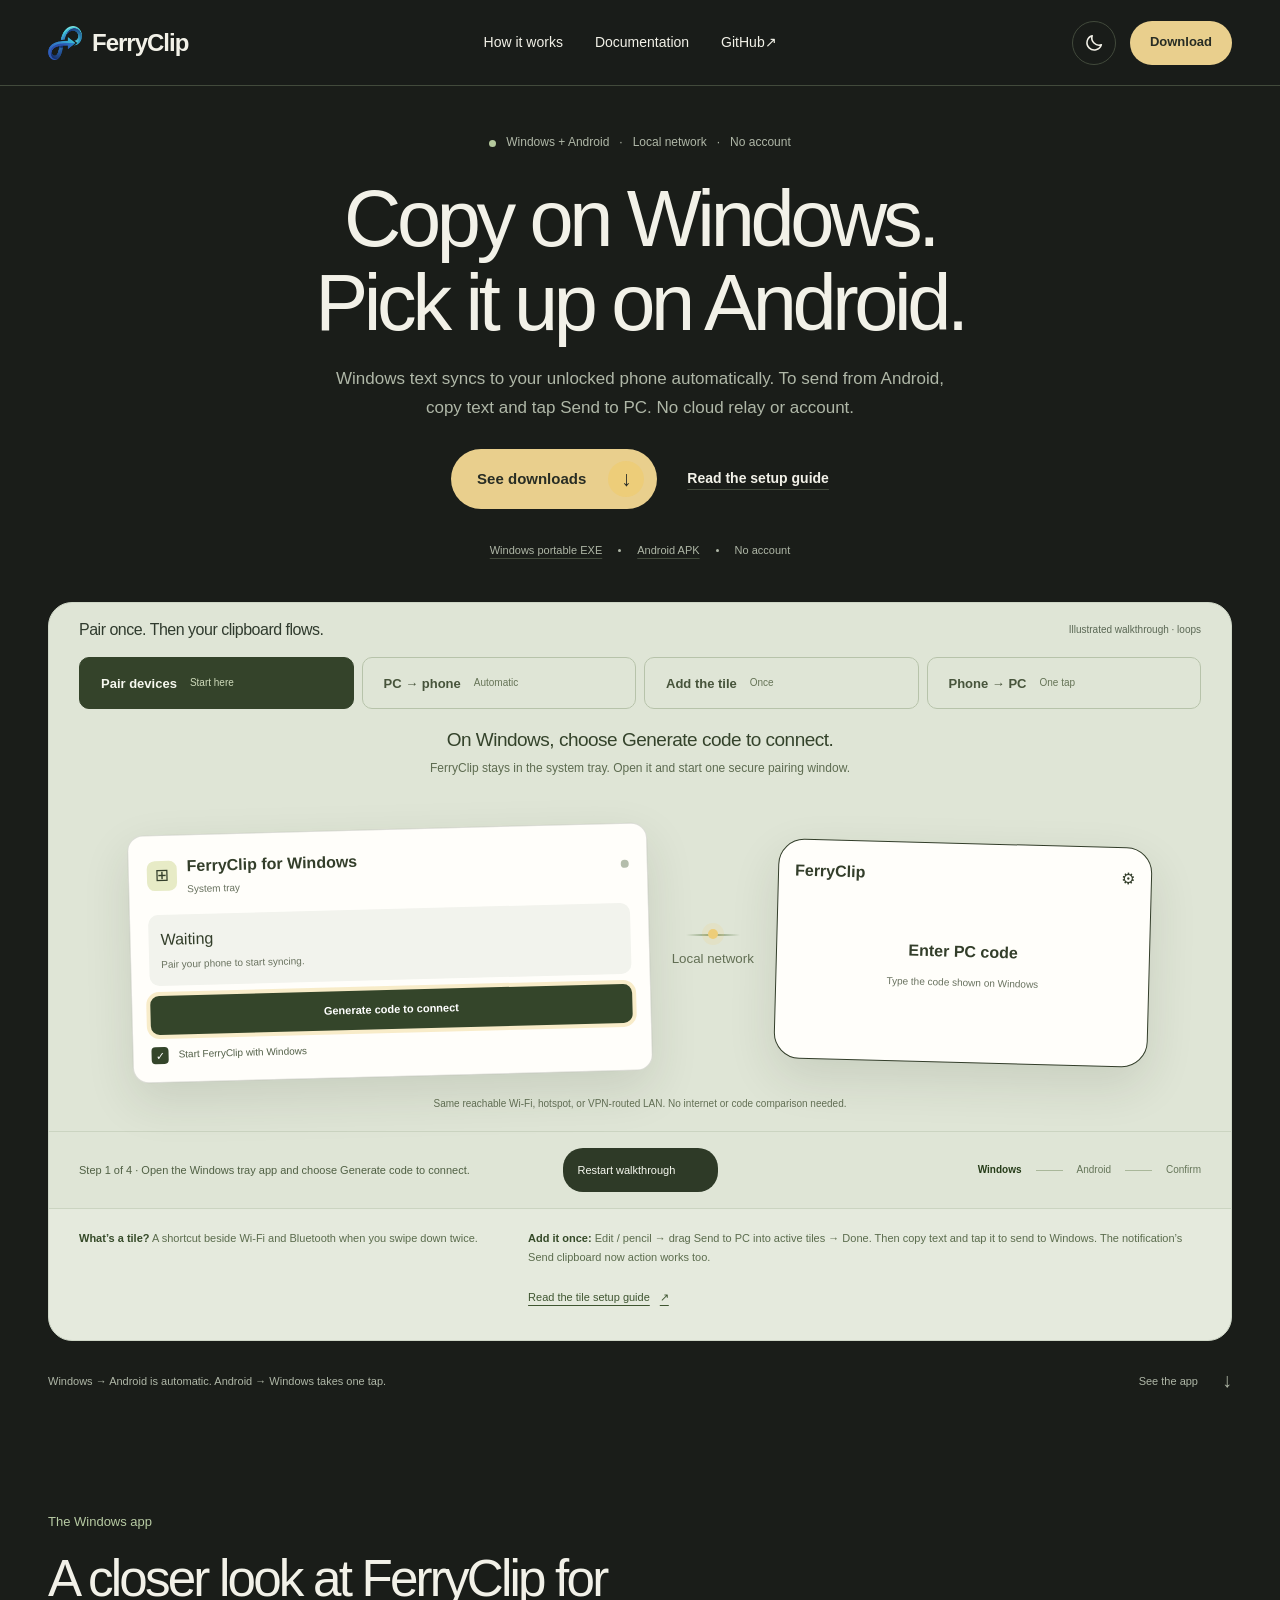
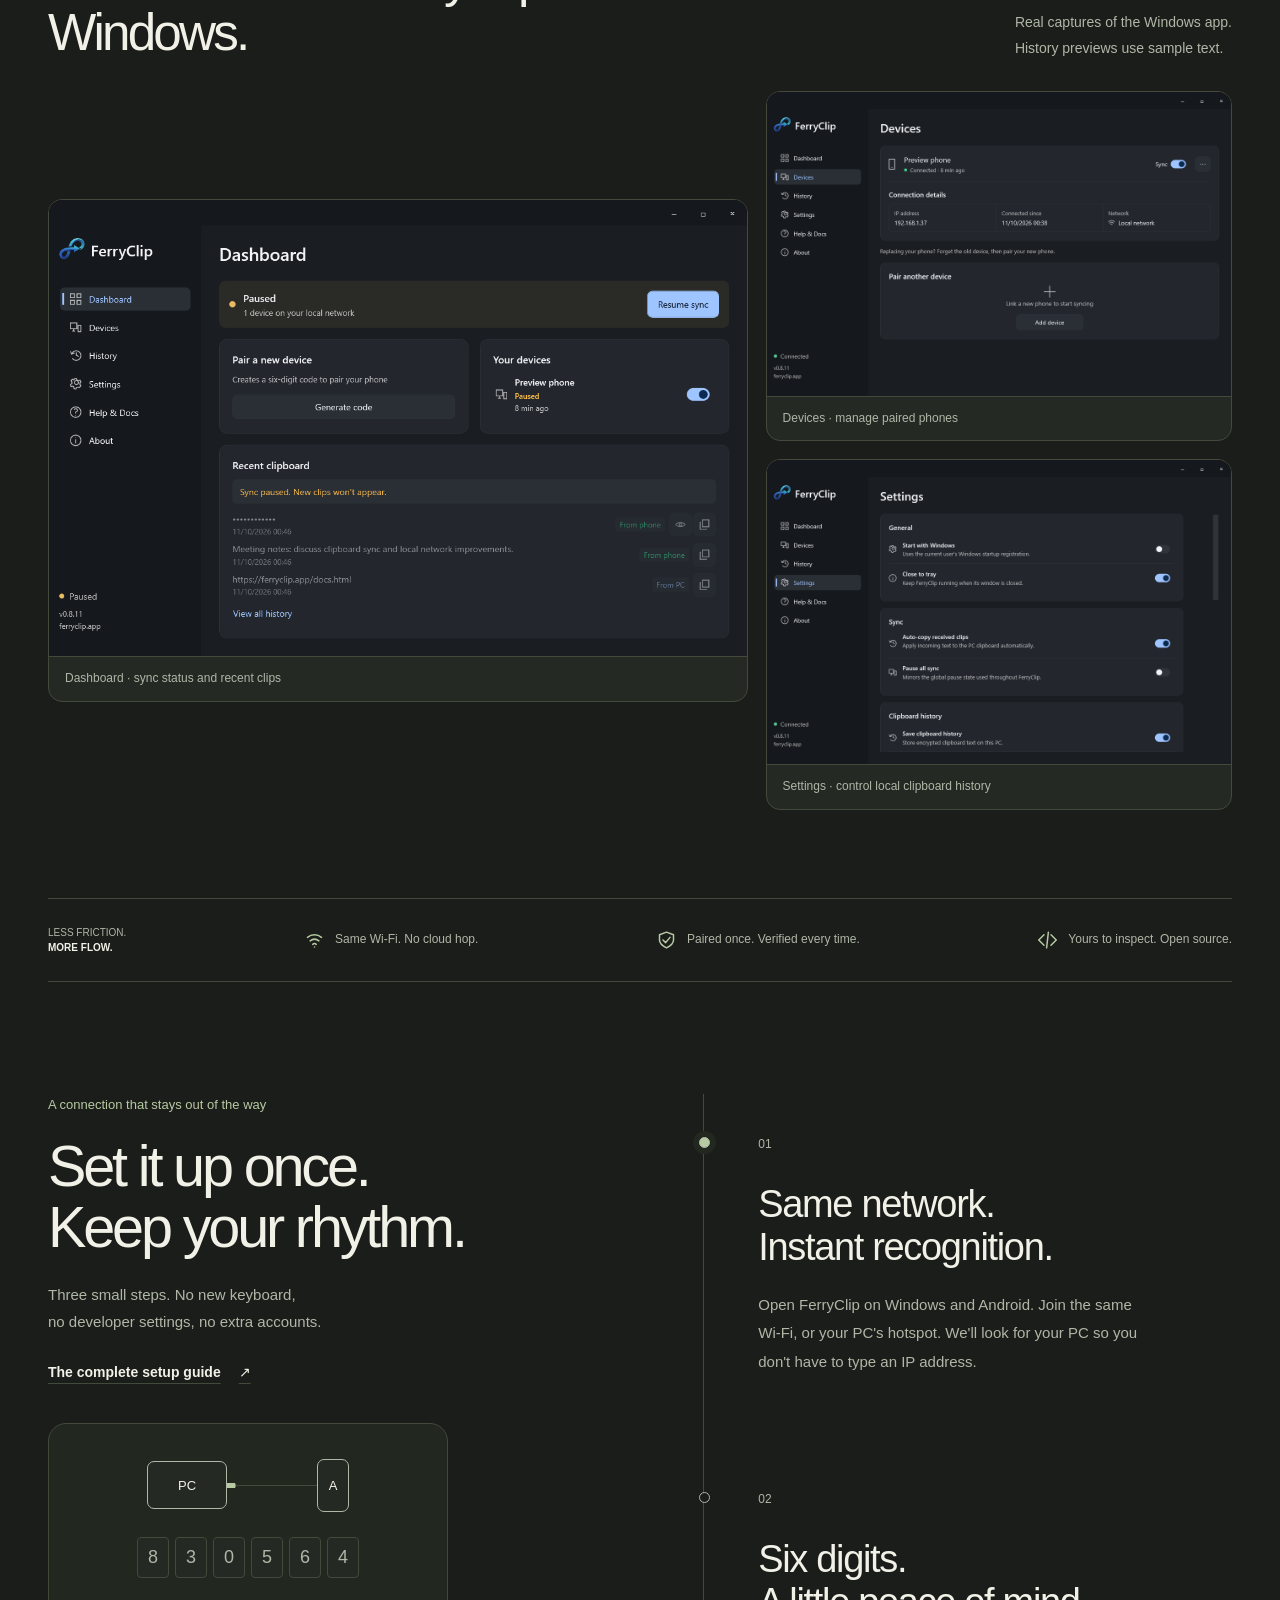
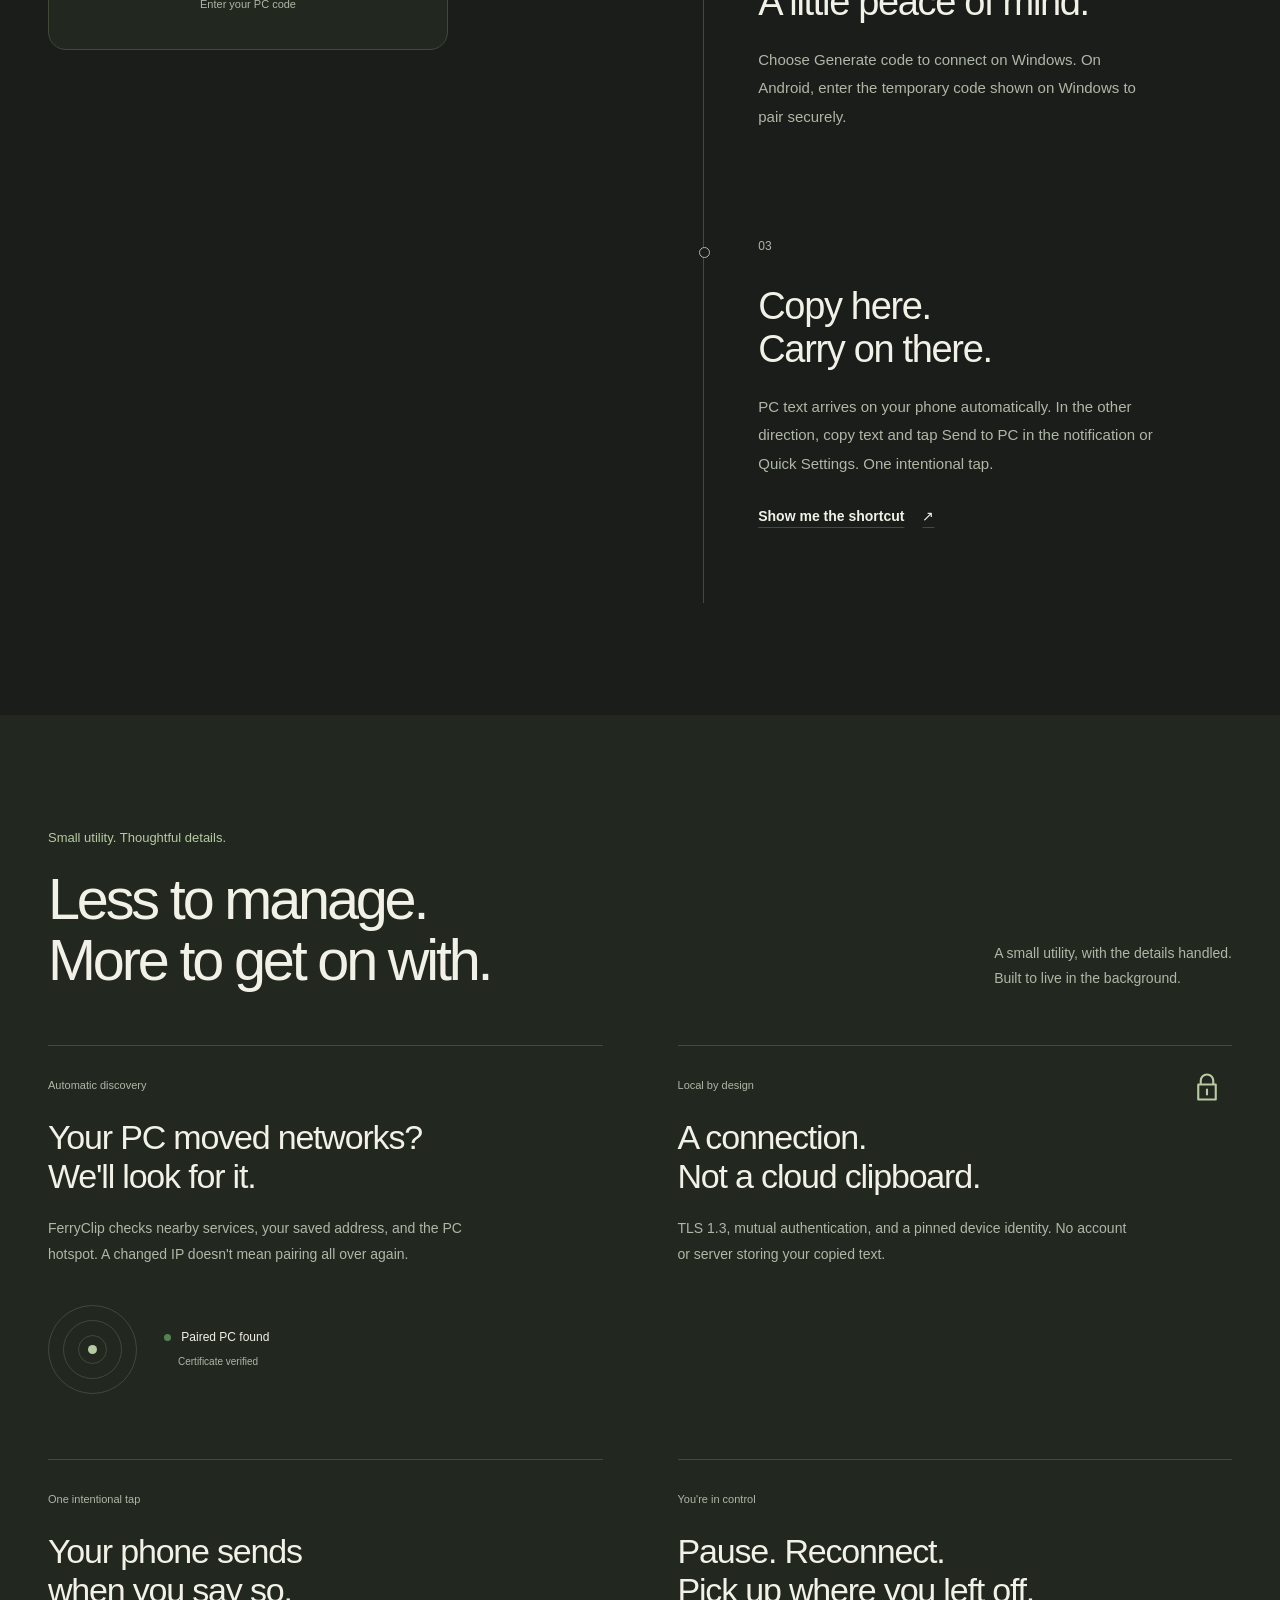
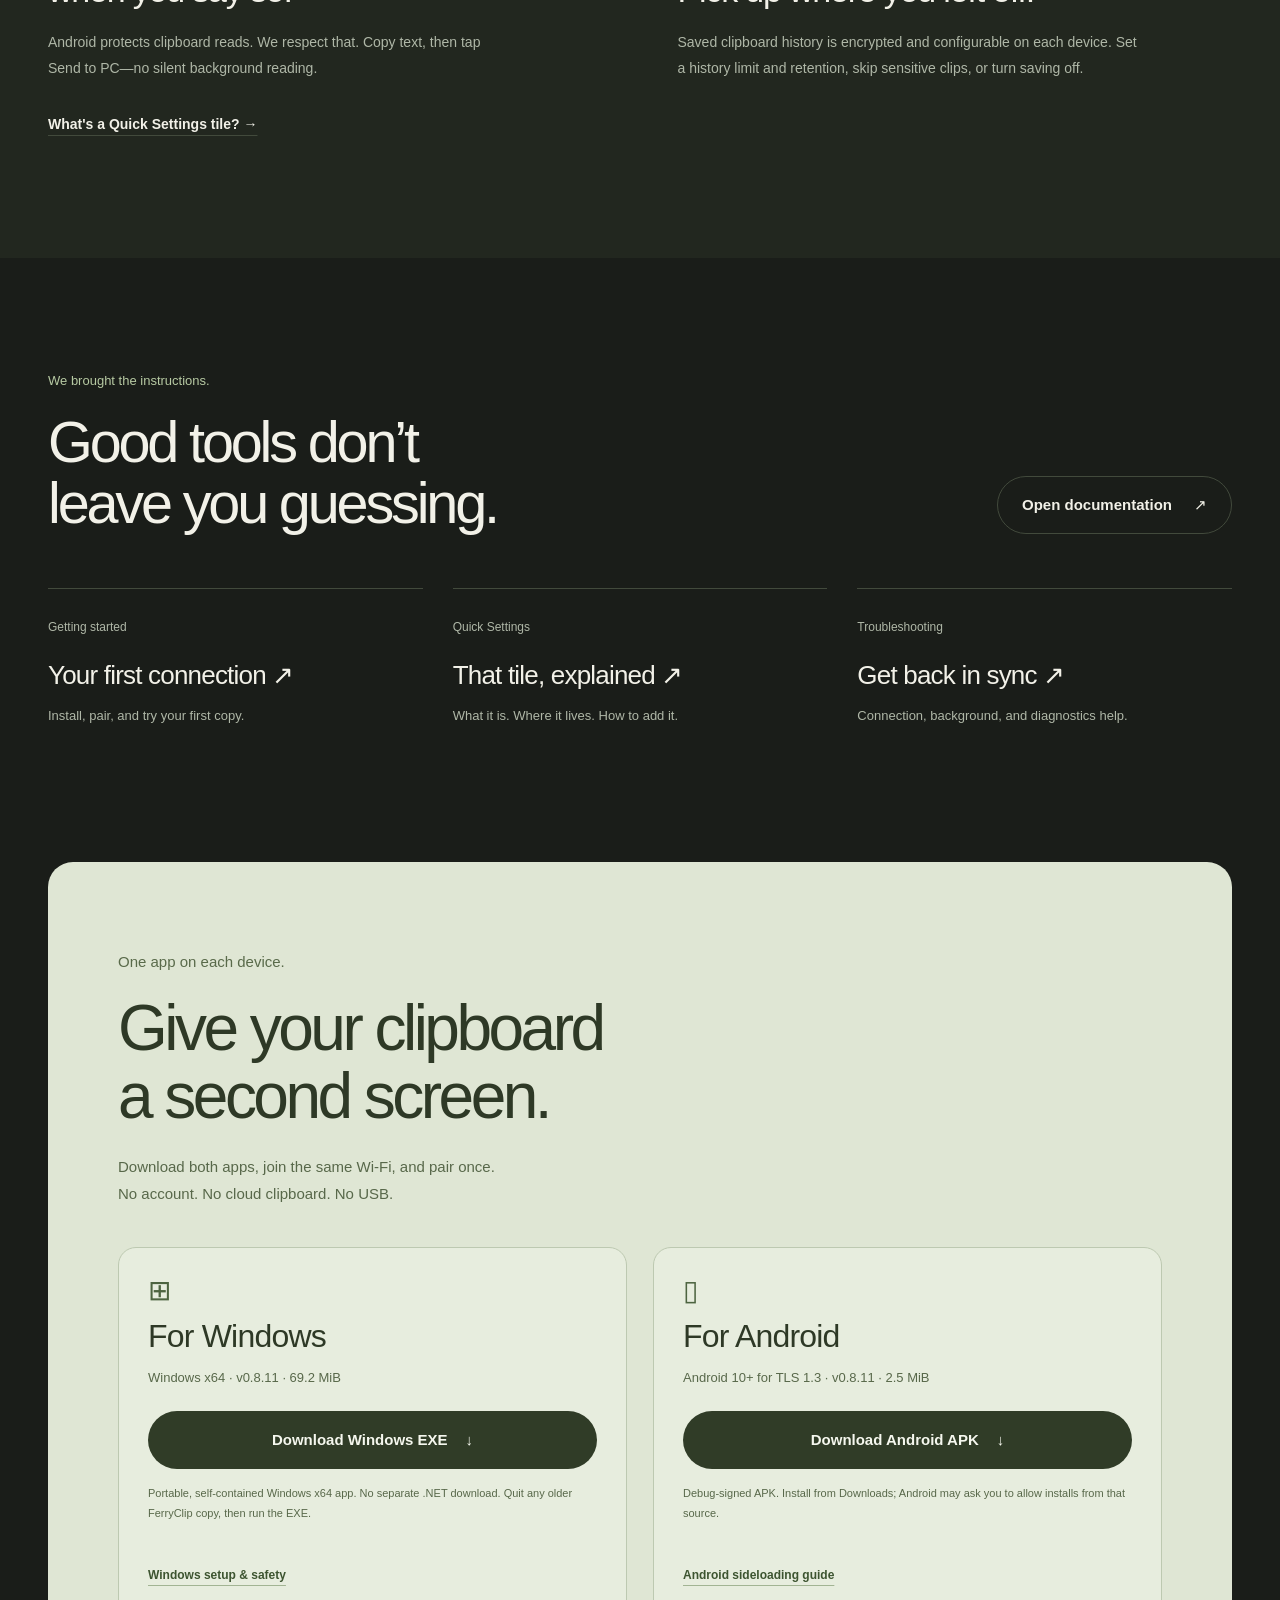
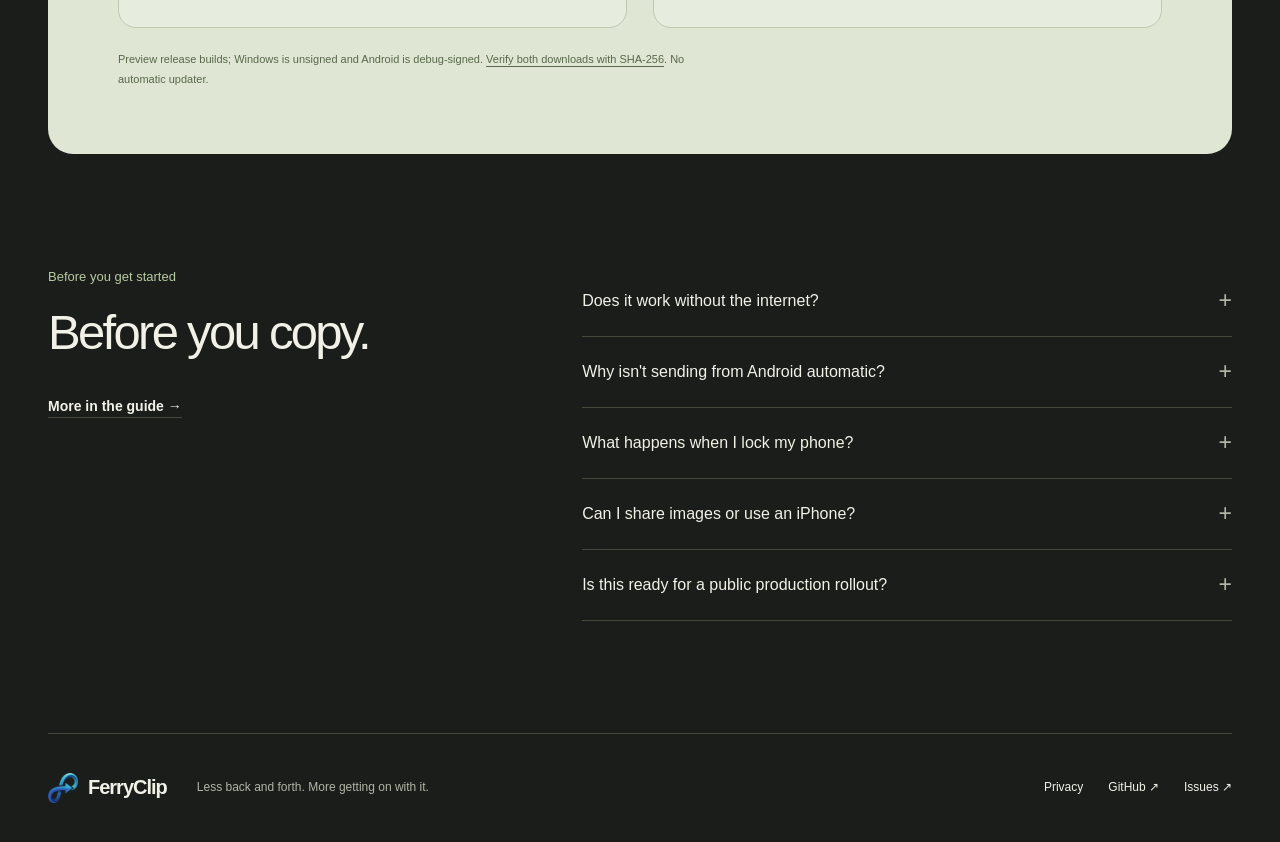
==== site/index.html @ 482cc308 "Phase 10 - Site Improvements #1: Refresh website experience Clarify FerryClip's Windows and Android " ====
<!doctype html>
<html lang="en">
<head>
<meta charset="utf-8"><meta name="viewport" content="width=device-width, initial-scale=1">
<meta name="description" content="FerryClip connects your Windows and Android clipboards over your local network. Transfer clipboard text between Windows and Android over your local network. Windows to Android is automatic; Android to Windows starts with a tap.">
<meta name="color-scheme" content="light dark"><title>FerryClip — Clipboard sync for Windows and Android</title>
<link rel="icon" href="FerryClip-logo.png" type="image/png"><link rel="stylesheet" href="style.css"><script src="app.js" defer></script>
</head>
<body>
<a class="skip" href="#main">Skip to content</a>
<header class="site-header"><div class="container nav">
<a class="brand" href="index.html" aria-label="FerryClip home"><img src="FerryClip-logo.png" width="34" height="34" alt="">FerryClip</a>
<nav aria-label="Main navigation"><a href="#how-it-works">How it works</a><a href="docs.html">Documentation</a><a href="https://github.com/Tanishktewetia/FerryClip" target="_blank" rel="noopener noreferrer">GitHub <span aria-hidden="true">↗</span></a></nav>
<div class="nav-actions"><button class="theme-toggle" aria-label="Switch to dark theme" title="Change theme"><svg viewBox="0 0 24 24" aria-hidden="true"><path d="M20 14A8 8 0 0 1 10 4a8 8 0 1 0 10 10Z"/></svg></button><a class="button small" href="#download">Download</a></div>
</div></header>
<main id="main">
<section class="hero container">
<div class="hero-copy"><p class="release"><span class="dot"></span> Windows + Android <span class="release-divider">·</span> Local network <span class="release-divider">·</span> No account</p>
<h1>Copy on Windows.<br>Pick it up on Android.</h1>
<p class="hero-description">Windows text syncs to your unlocked phone automatically. To send from Android, copy text and tap Send to PC. No cloud relay or account.</p>
<div class="hero-actions"><a class="button" href="#download">See downloads <span class="button-icon" aria-hidden="true">↓</span></a><a class="text-link" href="docs.html#pair">Read the setup guide</a></div>
<p class="hero-facts"><a href="#download">Windows portable EXE</a><span></span><a href="#download">Android APK</a><span></span>No account</p>
</div>
<div class="flow-demo" data-chapter="pair" aria-label="FerryClip product walkthrough: pair Android with Windows, automatic PC to phone, one-time tile setup, then tap to send phone to PC">
<div class="flow-top"><span class="flow-label">Pair once. Then your clipboard flows.</span><div class="motion-tools"><span class="demo-badge">Illustrated walkthrough · loops</span></div></div>
<div class="walkthrough-chapters" role="group" aria-label="Choose a walkthrough chapter" hidden><button type="button" data-chapter-select="pair" aria-pressed="true">Pair devices <small>Start here</small></button><button type="button" data-chapter-select="pc" aria-pressed="false">PC → phone <small>Automatic</small></button><button type="button" data-chapter-select="tile" aria-pressed="false">Add the tile <small>Once</small></button><button type="button" data-chapter-select="phone" aria-pressed="false">Phone → PC <small>One tap</small></button></div>
<div class="scene-instruction"><strong class="instruction-title">On Windows, choose Generate code to connect.</strong><span class="instruction-detail">Then enter that temporary code in FerryClip on Android.</span></div>
<div class="flow-canvas"><div class="pairing-scene" aria-hidden="true"><div class="pair-card pair-windows"><div class="pair-card-top"><span class="pair-os">⊞</span><span><b>FerryClip for Windows</b><small>System tray</small></span><i class="pair-status-dot"></i></div><div class="pair-status"><span>Waiting</span><small>Pair your phone to start syncing.</small></div><div class="pair-action">Generate code to connect</div><div class="pair-code"><small>YOUR CODE</small><b>830 564</b></div><div class="startup-setting"><span class="fake-check">✓</span><span>Start FerryClip with Windows</span></div></div><div class="pair-bridge"><span class="pair-pulse"></span><small>Local network</small></div><div class="pair-card pair-android"><div class="pair-phone-top"><span>FerryClip</span><span>⚙</span></div><div class="android-state android-find"><b>Enter PC code</b><small>Type the code shown on Windows</small></div><div class="android-state android-found"><span class="pair-status-dot"></span><span><b>TANISHK-PC</b><small>PC found by code</small></span></div><div class="android-state android-code"><small>ENTER WINDOWS CODE</small><b>830 564</b><span>Pair securely</span></div><div class="android-state android-connected"><span class="pair-status-dot"></span><b>Connected to TANISHK-PC</b></div></div><div class="pair-caption">Same reachable Wi-Fi, hotspot, or VPN-routed LAN. No internet or code comparison needed.</div></div>
<svg class="flow-track" viewBox="0 0 1000 320" preserveAspectRatio="none" aria-hidden="true"><path class="track-base" d="M160 170 C310 170 335 85 500 85 S680 170 840 170"/><path class="track-signal" d="M160 170 C310 170 335 85 500 85 S680 170 840 170" pathLength="1"/></svg>
<div class="flow-device source-device"><div class="source-chrome"><span class="mini-brand"><img src="FerryClip-logo.png" width="20" height="20" alt="">Windows clipboard</span><span aria-hidden="true">− &nbsp; □</span></div><div class="source-note"><span class="note-caption">On your Windows PC</span><p><span class="selected-text">Keep that thought.</span></p><span class="note-line"></span><span class="note-line short"></span><div class="copy-row"><span class="keycap">Ctrl</span><span class="keycap pc-key">C</span><span class="sample-type">Plain text</span></div><div class="pc-arrival"><span aria-hidden="true">✓</span> From your phone. Ready to paste.</div></div></div>
<div class="in-transit" aria-hidden="true"><span class="paper-clip"></span><span class="paper-lines"></span><span class="paper-lines"></span><b>Direct. Encrypted.</b></div>
<div class="route-note"><svg viewBox="0 0 24 24" aria-hidden="true"><path d="M7 10V7a5 5 0 0 1 10 0v3M5 10h14v11H5zM12 14v3"/></svg><span>Your Wi-Fi.<br> Only your devices.</span></div>
<div class="flow-device destination-device"><div class="phone-speaker"></div><div class="destination-header"><span>9:41</span><span aria-hidden="true">▰</span></div><div class="destination-title"><img src="FerryClip-logo.png" width="20" height="20" alt="">FerryClip<span class="dot"></span></div><p class="destination-greeting">Right where<br>you need it.</p><div class="received-note"><span class="received-label">Ready to paste</span><p class="phone-sample">Keep that thought.</p><span class="arrival-tick" aria-hidden="true">✓</span></div><div class="phone-copy-menu" aria-hidden="true">Copy <span>✓</span></div><div class="phone-swipe" aria-hidden="true"><span>↓</span><small>Swipe down twice</small></div><div class="phone-footnote">From Windows<br><span>Encrypted on your network</span></div><div class="phone-homebar"></div></div>
<div class="tile-zoom" aria-hidden="true"><div class="qs-pull"></div><div class="qs-header"><span>Quick Settings</span><span class="qs-edit">Edit <svg viewBox="0 0 24 24"><path d="m4 15 11-11 5 5-11 11H4v-5ZM13 6l5 5"/></svg></span></div><p class="qs-hint">Your shortcuts beside Wi-Fi and Bluetooth</p><div class="qs-grid"><div class="qs-item"><span aria-hidden="true">◉</span>Wi-Fi</div><div class="qs-item"><span aria-hidden="true">ᛒ</span>Bluetooth</div><div class="qs-item"><span aria-hidden="true">☼</span>Flashlight</div><div class="qs-item qs-slot"><span class="qs-empty">Drop here</span><span class="active-send"><svg viewBox="0 0 24 24"><path d="M3 4h18v12H3zM8 21h8m-4-5v5m-4-10 4-4 4 4m-4-4v7"/></svg><b>Send to PC</b></span><span class="tap-ripple"></span></div></div><div class="qs-footer"><span class="qs-available-label">Available tiles</span><span class="qs-done">Done ✓</span></div><div class="available-send"><svg viewBox="0 0 24 24"><path d="M3 4h18v12H3zM8 21h8m-4-5v5m-4-10 4-4 4 4m-4-4v7"/></svg>Send to PC</div><span class="tile-pointer"></span></div>
</div>
<div class="flow-bottom"><span class="demo-message">PC → phone: automatic. Phone → PC: copy, then tap Send to PC.</span><button class="demo-play" type="button" hidden>Restart walkthrough <span aria-hidden="true">↗</span></button><div class="demo-timeline" aria-hidden="true"><span class="timeline-active">Copy</span><i></i><span>Transfer</span><i></i><span>Paste</span></div></div>
<div class="tile-explainer"><p><strong>What’s a tile?</strong> A shortcut beside Wi-Fi and Bluetooth when you swipe down twice.</p><p><strong>Add it once:</strong> Edit / pencil → drag Send to PC into active tiles → Done. Then copy text and tap it to send to Windows. The notification’s Send clipboard now action works too.</p><a href="docs.html#send">Read the tile setup guide <span aria-hidden="true">↗</span></a></div>
</div>
<div class="hero-scroll"><span>Windows → Android is automatic. Android → Windows takes one tap.</span><a href="#screenshots" aria-label="See FerryClip for Windows">See the app <span aria-hidden="true">↓</span></a></div>
</section>
<section class="app-gallery container" id="screenshots" aria-labelledby="screenshots-title"><div class="section-heading"><div><p class="section-kicker">The Windows app</p><h2 id="screenshots-title">A closer look at FerryClip for Windows.</h2></div><p>Real captures of the Windows app.<br>History previews use sample text.</p></div><div class="app-gallery-grid"><figure class="app-shot app-shot-main"><img src="images/app/windows-dashboard.png" width="1100" height="720" alt="FerryClip for Windows dashboard showing sync status and recent clipboard items"><figcaption>Dashboard · sync status and recent clips</figcaption></figure><figure class="app-shot"><img src="images/app/windows-devices.png" width="1100" height="720" alt="FerryClip for Windows Devices page showing a paired phone and local network connection details"><figcaption>Devices · manage paired phones</figcaption></figure><figure class="app-shot"><img src="images/app/windows-settings.png" width="1100" height="720" alt="FerryClip for Windows Settings page with clipboard-history controls"><figcaption>Settings · control local clipboard history</figcaption></figure></div></section><section class="principles container" aria-label="Product principles"><span>LESS FRICTION.<br><strong>MORE FLOW.</strong></span><div><svg viewBox="0 0 24 24" aria-hidden="true"><path d="M4 9a12 12 0 0 1 16 0M7 13a8 8 0 0 1 10 0m-7 4a3 3 0 0 1 4 0m-2 3h0"/></svg> Same Wi-Fi. No cloud hop.</div><div><svg viewBox="0 0 24 24" aria-hidden="true"><path d="M12 3 4 6v6c0 5 8 9 8 9s8-4 8-9V6ZM8 12l3 3 5-6"/></svg> Paired once. Verified every time.</div><div><svg viewBox="0 0 24 24" aria-hidden="true"><path d="m8 6-6 6 6 6m8-12 6 6-6 6m-3-15-2 18"/></svg> Yours to inspect. Open source.</div></section>
<section class="section container scroll-story" id="how-it-works">
<div class="story-heading"><p class="section-kicker">A connection that stays out of the way</p><h2>Set it up once.<br>Keep your rhythm.</h2><p>Three small steps. No new keyboard,<br>no developer settings, no extra accounts.</p><a class="text-link" href="docs.html#pair">The complete setup guide <span aria-hidden="true">↗</span></a>
<div class="story-object" aria-hidden="true"><div class="story-orbit"><div class="story-host">PC</div><div class="story-wire"><span></span></div><div class="story-phone">A</div></div><div class="story-code"><span>8</span><span>3</span><span>0</span><span>5</span><span>6</span><span>4</span></div><div class="story-caption">Find your devices</div></div></div>
<div class="story-steps"><article data-step="0"><span class="step-number">01</span><h3>Same network.<br>Instant recognition.</h3><p>Open FerryClip on Windows and Android. Join the same Wi-Fi, or your PC's hotspot. We'll look for your PC so you don't have to type an IP address.</p></article><article data-step="1"><span class="step-number">02</span><h3>Six digits.<br>A little peace of mind.</h3><p>Choose Generate code to connect on Windows. On Android, enter the temporary code shown on Windows to pair securely.</p></article><article data-step="2"><span class="step-number">03</span><h3>Copy here.<br>Carry on there.</h3><p>PC text arrives on your phone automatically. In the other direction, copy text and tap Send to PC in the notification or Quick Settings. One intentional tap.</p><a class="text-link" href="docs.html#send">Show me the shortcut <span aria-hidden="true">↗</span></a></article></div>
</section>
<section class="section features-section"><div class="container"><div class="section-heading"><div><p class="section-kicker">Small utility. Thoughtful details.</p><h2>Less to manage.<br>More to get on with.</h2></div><p>A small utility, with the details handled.<br>Built to live in the background.</p></div>
<div class="feature-grid"><article class="feature feature-wide"><span class="feature-tag">AUTOMATIC DISCOVERY</span><h3>Your PC moved networks?<br>We'll look for it.</h3><p>FerryClip checks nearby services, your saved address, and the PC hotspot. A changed IP doesn't mean pairing all over again.</p><div class="discovery-visual"><span class="radar"><i></i><b></b><em></em></span><span class="found-pc"><span class="dot"></span> Paired PC found <small>Certificate verified</small></span></div></article><article class="feature"><span class="feature-tag">LOCAL BY DESIGN</span><div class="lock-art" aria-hidden="true"><svg viewBox="0 0 24 24"><path d="M7 10V7a5 5 0 0 1 10 0v3M5 10h14v12H5zM12 14v4"/></svg></div><h3>A connection.<br>Not a cloud clipboard.</h3><p>TLS 1.3, mutual authentication, and a pinned device identity. No account or server storing your copied text.</p></article><article class="feature"><span class="feature-tag">ONE INTENTIONAL TAP</span><h3>Your phone sends<br>when you say so.</h3><p>Android protects clipboard reads. We respect that. Copy text, then tap Send to PC—no silent background reading.</p><a class="text-link" href="docs.html#send">What's a Quick Settings tile? →</a></article><article class="feature feature-wide feature-control"><div><span class="feature-tag">YOU'RE IN CONTROL</span><h3>Pause. Reconnect.<br>Pick up where you left off.</h3><p>Saved clipboard history is encrypted and configurable on each device. Set a history limit and retention, skip sensitive clips, or turn saving off.</p></div><div class="control-preview"><div><span class="dot"></span> Connected <small>Local network</small></div><hr><p>Pause syncing <span class="switch-demo"></span></p><span class="control-note">A little breathing room,<br>whenever you need it.</span></div></article></div></div></section>
<section class="section container" id="docs"><div class="section-heading"><div><p class="section-kicker">We brought the instructions.</p><h2>Good tools don’t<br>leave you guessing.</h2></div><a class="button secondary" href="docs.html">Open documentation <span aria-hidden="true">↗</span></a></div><div class="doc-cards"><a href="docs.html#pair"><span>Getting started</span><h3>Your first connection ↗</h3><p>Install, pair, and try your first copy.</p></a><a href="docs.html#send"><span>Quick Settings</span><h3>That tile, explained ↗</h3><p>What it is. Where it lives. How to add it.</p></a><a href="docs.html#troubleshoot"><span>Troubleshooting</span><h3>Get back in sync ↗</h3><p>Connection, background, and diagnostics help.</p></a></div></section>
<section class="download-section container" id="download"><div class="downloads-heading"><p class="section-kicker">One app on each device.</p><h2>Give your clipboard<br>a second screen.</h2><p>Download both apps, join the same Wi-Fi, and pair once.<br>No account. No cloud clipboard. No USB.</p></div><div class="platform-downloads"><article class="platform-download"><span class="platform-symbol" aria-hidden="true">⊞</span><h3>For Windows</h3><p data-windows-version>Windows x64 · v0.8.11 · 69.2 MiB</p><a class="button windows-download" href="https://github.com/Tanishktewetia/FerryClip/releases/download/v0.8.11-beta.1/FerryClip-0.8.11-win-x64.exe" download>Download Windows EXE <span aria-hidden="true">↓</span></a><p class="platform-fine">Portable, self-contained Windows x64 app. No separate .NET download. Quit any older FerryClip copy, then run the EXE.</p><a class="text-link" href="docs.html#install">Windows setup &amp; safety</a></article><article class="platform-download"><span class="platform-symbol" aria-hidden="true">▯</span><h3>For Android</h3><p data-android-version>Android 10+ for TLS 1.3 · v0.8.11 · 2.5 MiB</p><a class="button apk-download" href="https://github.com/Tanishktewetia/FerryClip/releases/download/v0.8.11-beta.1/FerryClip-beta-0.8.11.apk" download>Download Android APK <span aria-hidden="true">↓</span></a><p class="platform-fine">Debug-signed APK. Install from Downloads; Android may ask you to allow installs from that source.</p><a class="text-link" href="docs.html#install">Android sideloading guide</a></article></div><p class="download-status" role="status"></p><p class="download-fine">Preview release builds; Windows is unsigned and Android is debug-signed. <a href="downloads/SHA256SUMS.txt" download>Verify both downloads with SHA-256</a>. No automatic updater.</p></section>
<section class="section container faq" id="faq"><div><p class="section-kicker">Before you get started</p><h2>Before you copy.</h2><a class="text-link" href="docs.html">More in the guide →</a></div><div class="faq-list"><details><summary>Does it work without the internet?</summary><p>Clipboard traffic goes directly over your local network. Your devices need to be on the same reachable Wi-Fi or PC hotspot; internet is only needed to download the apps or open online help.</p></details><details><summary>Why isn't sending from Android automatic?</summary><p>Android restricts background clipboard reads. Tap Send clipboard now in the notification, or Send to PC in Quick Settings, to deliberately share your copied text. No extra keyboard or helper app is needed.</p></details><details><summary>What happens when I lock my phone?</summary><p>Incoming PC text is applied when you unlock. Clipboard history is separate: when enabled, clips are stored encrypted on each device and can be limited or cleared in Settings. Android may still show its system clipboard indicator.</p></details><details><summary>Can I share images or use an iPhone?</summary><p>FerryClip currently supports plain text between Windows and Android. Image transfer, iOS, and remote internet syncing are not included.</p></details><details><summary>Is this ready for a public production rollout?</summary><p>These are preview release builds: the Windows EXE is unsigned and the Android APK is debug-signed. Review the source and verify checksums before installing. There is no automatic updater or Play Store release.</p></details></div></section>
</main>
<footer class="container footer"><a class="brand" href="index.html"><img src="FerryClip-logo.png" width="30" height="30" alt="">FerryClip</a><span>Less back and forth. More getting on with it.</span><div><a href="docs.html#privacy">Privacy</a><a href="https://github.com/Tanishktewetia/FerryClip" target="_blank" rel="noopener noreferrer">GitHub ↗</a><a href="https://github.com/Tanishktewetia/FerryClip/issues" target="_blank" rel="noopener noreferrer">Issues ↗</a></div></footer>
</body></html>
---- site/style.css ----
/* FerryClip web: graphite, oyster, soft gold. Device transfer is the visual signature. */
:root{--bg:#f6f5f1;--surface:#fffefa;--soft:#eceee8;--ink:#292d28;--muted:#656b62;--line:#d7dcd1;--brand:#345846;--brand-hover:#254033;--teal:#345846;--gold:#edcd79;--header:rgba(246,245,241,.96);--stage:#e6e9df;--stage-ink:#303b2e;--cta:#292d28;--cta-text:#fffdf6;--ease:cubic-bezier(.22,1,.36,1);font-family:"Segoe UI Variable Text","Segoe UI",Arial,sans-serif;color-scheme:light;font-synthesis:none}
:root[data-theme=dark]{--bg:#1a1d19;--surface:#242923;--soft:#22271f;--ink:#f2f1e8;--muted:#afb7a7;--line:#424a3c;--brand:#e6ca83;--brand-hover:#f1dca8;--teal:#b7caa3;--header:rgba(26,29,25,.96);--stage:#dfe5d6;--stage-ink:#303b2e;--cta:#e9cf8d;--cta-text:#282d24;color-scheme:dark}
*{box-sizing:border-box}html{scroll-behavior:smooth;scroll-padding-top:100px}body{margin:0;background:var(--bg);color:var(--ink);line-height:1.65;-webkit-font-smoothing:antialiased}a{color:inherit;text-decoration:none}button{font:inherit}a,button,summary{touch-action:manipulation;-webkit-tap-highlight-color:transparent}a:focus-visible,button:focus-visible,summary:focus-visible{outline:3px solid var(--brand);outline-offset:5px}img{display:block;max-width:100%}svg{width:22px;height:22px;fill:none;stroke:currentColor;stroke-width:1.7;stroke-linecap:round;stroke-linejoin:round;flex-shrink:0}h1,h2,h3,p{margin:0}h1,h2,h3{font-weight:450;line-height:1.06;letter-spacing:-.055em}h1{font-size:clamp(54px,6.8vw,104px)}h2{font-size:clamp(38px,4.5vw,64px)}h3{font-size:30px;letter-spacing:-.035em}p{color:var(--muted)}.container{width:min(1256px,calc(100% - 96px));margin-inline:auto}.skip{position:fixed;left:20px;top:-90px;background:var(--ink);color:var(--bg);padding:12px 20px;z-index:100}.skip:focus{top:10px}.site-header{height:86px;border-bottom:1px solid var(--line);background:var(--header);position:sticky;top:0;z-index:20;backdrop-filter:blur(16px)}.nav{height:100%;display:flex;align-items:center;justify-content:space-between;gap:24px}.brand{display:flex;align-items:center;gap:10px;font-size:24px;letter-spacing:-1px;font-weight:650;white-space:nowrap}.beta{font-size:9px;letter-spacing:.6px;font-weight:500;border:1px solid var(--line);border-radius:3px;padding:2px 5px;color:var(--muted)}.nav nav{display:flex;gap:32px;font-size:14px}.nav nav a{display:flex;align-items:center;min-height:44px}.nav nav a:hover,.text-link:hover{color:var(--brand)}.nav-actions{display:flex;align-items:center;gap:14px}.theme-toggle{border:1px solid var(--line);background:transparent;color:var(--ink);width:44px;height:44px;display:grid;place-items:center;border-radius:50%;cursor:pointer}.button{display:inline-flex;align-items:center;justify-content:center;gap:22px;background:var(--cta);color:var(--cta-text);border:1px solid transparent;border-radius:100px;padding:11px 12px 11px 25px;min-height:58px;font-size:15px;font-weight:600;line-height:1.3;transition:box-shadow .2s,background .2s;position:relative}.button:hover{box-shadow:0 0 0 5px color-mix(in srgb,var(--ink) 8%,transparent)}.button-icon{width:36px;height:36px;display:grid;place-items:center;border-radius:50%;background:var(--gold);color:#292d28;font-size:21px;font-weight:400;transition:transform .3s var(--ease)}.button:hover .button-icon{transform:rotate(-35deg)}.button.small{min-height:44px;padding:11px 19px;font-size:13px;gap:16px}.button.secondary{background:transparent;border-color:var(--line);color:var(--ink);padding:15px 24px}.button.light{background:var(--gold);color:#292d28;padding:18px 25px}.text-link{font-size:14px;display:inline-flex;align-items:center;gap:18px;min-height:44px;font-weight:550;text-decoration:underline;text-decoration-color:var(--line);text-underline-offset:6px;text-decoration-thickness:1px}.text-link:hover{text-decoration-color:currentColor}.hero{display:block;padding-top:54px;padding-bottom:34px}.hero-copy{text-align:center;max-width:1120px;margin:auto}.release{display:inline-flex;align-items:center;gap:10px;color:var(--muted);font-size:12px;min-height:44px;margin-bottom:22px}.release-version{border:1px solid var(--line);border-radius:20px;padding:3px 9px;font-size:10px}.dot{display:inline-block;width:7px;height:7px;background:#558254;border-radius:50%;flex-shrink:0}[data-theme=dark] .release .dot{background:#b4c89c}.hero-description{font-size:17px;line-height:1.7;margin:24px auto 0;max-width:620px}.hero-actions{display:flex;align-items:center;justify-content:center;gap:30px;margin-top:26px}.hero-facts{display:flex;align-items:center;justify-content:center;gap:16px;font-size:11px;margin-top:19px}.hero-facts span{width:3px;height:3px;border-radius:50%;background:var(--muted)}.hero-scroll{display:flex;justify-content:space-between;font-size:11px;color:var(--muted);align-items:center;padding-top:18px}.hero-scroll a{display:flex;align-items:center;gap:24px;min-height:44px}.hero-scroll a span{font-size:20px}.flow-demo{background:var(--stage);color:var(--stage-ink);border-radius:24px;margin-top:45px;position:relative;overflow:hidden;border:1px solid #ced6c6;isolation:isolate}.flow-top,.flow-bottom{display:flex;align-items:center;justify-content:space-between;gap:20px;position:relative;z-index:5;padding:20px 30px}.flow-label{font-size:16px;letter-spacing:-.5px}.motion-tools{display:flex;align-items:center;gap:15px}.demo-badge{font-size:10px;color:#5b6855}.motion-toggle{border:1px solid #aebaa2;border-radius:30px;color:#35442e;padding:8px 13px;background:transparent;cursor:pointer;min-height:44px;font-size:11px}.motion-toggle:hover{background:#ffffff70}.flow-canvas{height:340px;position:relative;max-width:1080px;margin:auto}.flow-track{position:absolute;inset:0;width:100%;height:100%;stroke-width:1.5;overflow:visible}.track-base{stroke:#9bab8c;stroke-dasharray:3 7}.track-signal{stroke:#607444;stroke-width:2;stroke-dasharray:1;stroke-dashoffset:0}.flow-device{position:absolute;z-index:2;box-shadow:0 18px 40px -25px #25331c65}.source-device{width:340px;left:4%;top:30px;background:#fffefa;border:1px solid #bfc8b6;border-radius:12px;transform:rotate(-4deg)}.source-chrome{display:flex;align-items:center;justify-content:space-between;padding:15px 18px;border-bottom:1px solid #e5e8df;font-size:12px;color:#79826f}.mini-brand{display:flex;align-items:center;gap:8px;font-size:11px;font-weight:600;color:#38452e}.source-note{padding:24px}.note-caption{font-size:10px;color:#637055}.source-note p{font-size:23px;letter-spacing:-.7px;color:#333e2a;margin:13px 0 18px;line-height:1.5}.selected-text{background:#e7ebc6;box-decoration-break:clone;padding:3px}.note-line{display:block;background:#e3e7dc;width:78%;height:5px;border-radius:3px;margin:9px 0}.note-line.short{width:48%}.copy-row{display:flex;align-items:center;gap:5px;margin-top:25px}.keycap{border:1px solid #d8ddcd;background:#f5f6f0;border-radius:4px;color:#727f61;font-size:10px;padding:2px 6px;box-shadow:0 2px 0 #d8ddcd}.demo-play{border:0;background:#2e3a27;color:#f6f8ef;border-radius:20px;min-height:44px;padding:10px 15px;font-size:11px;margin-left:auto;cursor:pointer;display:flex;align-items:center;gap:20px}.demo-play:hover{background:#435039}.destination-device{width:199px;height:313px;right:8%;top:0;background:#fffefa;border:5px solid #333d2c;outline:1px solid #78856c;border-radius:29px;transform:rotate(6deg);padding:12px 14px}.phone-speaker{position:absolute;top:6px;left:calc(50% - 22px);width:44px;height:6px;border-radius:6px;background:#2d3825}.destination-header{display:flex;justify-content:space-between;font-size:7px;color:#69755c;padding:0 5px;margin-bottom:23px}.destination-title{display:flex;align-items:center;gap:7px;font-size:12px;font-weight:650;color:#35402e}.destination-title .dot{margin-left:auto;width:5px;height:5px}.destination-greeting{font-size:22px;line-height:1.1;letter-spacing:-.7px;color:#35402e;margin-top:18px}.received-note{border:1px solid #c6d2b8;background:#e6eddd;padding:12px 11px;margin-top:17px;border-radius:10px;position:relative}.received-label{font-size:8px;color:#596c4b}.received-note p{font-size:11px;color:#384e2b;margin-top:7px}.arrival-tick{position:absolute;right:10px;top:10px;font-size:12px;color:#52733f}.phone-footnote{font-size:8px;line-height:1.8;color:#57684a;margin:14px 3px}.phone-footnote span{font-size:7px;color:#667456}.phone-homebar{position:absolute;bottom:7px;left:calc(50% - 22px);width:44px;height:3px;background:#35402e;border-radius:3px}.in-transit{position:absolute;z-index:4;left:48%;top:50px;width:106px;height:127px;background:#efcf74;box-shadow:0 9px 15px -8px #65552960;border-radius:3px 14px 3px 3px;transform:rotate(9deg);padding:39px 14px 12px;color:#514321;pointer-events:none}.paper-clip{position:absolute;top:-11px;left:18px;height:34px;width:10px;border:2px solid #777549;border-radius:5px;transform:rotate(10deg)}.paper-lines{display:block;height:3px;width:100%;background:#b5995266;margin:7px 0}.paper-lines:nth-of-type(3){width:67%}.in-transit b{font-size:8px;font-weight:500;display:block;margin-top:10px;white-space:nowrap}.route-note{position:absolute;top:215px;left:48%;display:flex;align-items:center;gap:10px;color:#647252;font-size:10px;line-height:1.5}.route-note svg{height:18px;width:18px}.flow-bottom{border-top:1px solid #cbd4c1;font-size:11px;padding-block:16px}.demo-message{color:#506044;min-height:18px}.demo-timeline{display:flex;align-items:center;gap:14px;font-size:10px;color:#66765a}.demo-timeline i{width:27px;height:1px;background:#a9b79a}.demo-timeline .timeline-active{color:#263c19;font-weight:650}.principles{display:flex;justify-content:space-between;gap:24px;align-items:center;padding-block:26px;border-block:1px solid var(--line)}.principles>span{font-size:10px;color:var(--muted);line-height:1.5}.principles strong{font-weight:600;color:var(--ink)}.principles div{display:flex;align-items:center;gap:10px;font-size:12px;color:var(--muted)}.principles svg{color:var(--teal);width:21px}.section{padding-block:112px}.section-kicker{font-size:13px;margin-bottom:20px;color:var(--teal)}.section-heading{display:flex;justify-content:space-between;align-items:flex-end;gap:40px;margin-bottom:54px}.section-heading>p{font-size:14px;line-height:1.8}.scroll-story{display:grid;grid-template-columns:1.05fr 1fr;gap:100px;position:relative}.story-heading{position:sticky;top:128px;align-self:start}.story-heading>p:not(.section-kicker){font-size:15px;margin-top:23px;line-height:1.8}.story-heading>.text-link{margin-top:16px}.story-object{background:var(--soft);border-radius:18px;padding:35px 30px;margin-top:28px;max-width:400px;border:1px solid var(--line)}.story-orbit{display:flex;justify-content:center;align-items:center;margin-bottom:25px}.story-host,.story-phone{display:grid;place-items:center;border:1.5px solid var(--muted);font-size:13px;color:var(--ink);background:var(--surface);width:80px;height:48px;border-radius:7px}.story-phone{width:32px;height:53px}.story-wire{width:90px;height:1px;background:var(--line);position:relative}.story-wire span{position:absolute;inset:-2px 0;background:var(--teal);border-radius:4px;transform:scaleX(.15);transform-origin:left}.story-code{display:flex;gap:6px;justify-content:center}.story-code span{font-size:18px;font-variant-numeric:tabular-nums;background:var(--surface);border:1px solid var(--line);padding:5px 10px;border-radius:4px;color:var(--muted);transition:color .35s,background .35s}.story-caption{text-align:center;margin-top:17px;font-size:11px;color:var(--muted)}.scroll-story[data-active-step="1"] .story-code span{background:var(--gold);color:#3e4129;border-color:#c2b987}.scroll-story[data-active-step="2"] .story-phone{background:var(--gold);color:#3e4129;border-color:#c2b987}.story-steps{position:relative}.story-steps:before{content:"";position:absolute;left:0;top:0;bottom:0;background:var(--line);width:1px}.story-steps article{position:relative;min-height:355px;padding:33px 0 65px 55px;display:flex;flex-direction:column;justify-content:center}.story-steps article:before{content:"";position:absolute;width:9px;height:9px;left:-4px;top:43px;background:var(--bg);border:1px solid var(--muted);border-radius:50%;transition:background .3s,box-shadow .3s}.story-steps article.is-current:before{background:var(--teal);box-shadow:0 0 0 6px var(--soft)}.step-number{font-size:12px;color:var(--muted);margin-bottom:28px;font-variant-numeric:tabular-nums}.story-steps h3{font-size:38px;line-height:1.13;margin-bottom:22px}.story-steps p{font-size:15px;line-height:1.9;max-width:400px}.story-steps .text-link{margin-top:16px;align-self:start}.features-section{background:var(--soft)}.feature-grid{display:grid;grid-template-columns:1fr 1fr;column-gap:75px;row-gap:55px}.feature{padding:30px 0 0;border-top:1px solid var(--line);position:relative;min-width:0}.feature-tag{font-size:11px;color:var(--muted);display:block;margin-bottom:24px;text-transform:lowercase}.feature-tag:first-letter{text-transform:uppercase}.feature h3{font-size:34px;margin-bottom:20px;line-height:1.15}.feature p{font-size:14px;line-height:1.85;max-width:460px}.feature .text-link{margin-top:20px}.discovery-visual{height:110px;display:flex;align-items:center;gap:27px;margin-top:26px}.radar{position:relative;width:89px;height:89px;border:1px solid var(--line);border-radius:50%}.radar i,.radar b,.radar em{position:absolute;inset:14px;border:1px solid var(--line);border-radius:50%}.radar b{inset:29px}.radar em{inset:39px;background:var(--teal);border:0}.found-pc{font-size:12px}.found-pc .dot{margin-right:7px}.found-pc small{display:block;margin:6px 0 0 14px;font-size:10px;color:var(--muted)}.lock-art{position:absolute;right:10px;top:26px;color:var(--teal)}.lock-art svg{width:30px;height:30px}.control-preview{display:none}.doc-cards{display:grid;grid-template-columns:repeat(3,1fr);gap:30px}.doc-cards>a{border-top:1px solid var(--line);padding:24px 0;transition:border-color .2s}.doc-cards>a:hover{border-color:var(--brand)}.doc-cards span{font-size:12px;color:var(--muted)}.doc-cards h3{font-size:26px;margin:23px 0 15px;letter-spacing:-.8px}.doc-cards p{font-size:13px}.download-section{border-radius:25px;background:#dfe6d4;color:#2e3926;padding:64px 70px;display:flex;justify-content:space-between;align-items:center;gap:40px;position:relative;overflow:hidden}.download-section .section-kicker{color:#596a4a}.download-section h2{font-size:64px}.download-section p{color:#58684a;font-size:15px;margin-top:22px;line-height:1.8}.download-actions{display:flex;align-items:center;gap:27px;margin-top:29px;flex-wrap:wrap}.download-actions .button{background:#303c27;color:#f5f7ee}.download-actions .text-link{color:#35442c;text-decoration-color:#acb8a2}.download-fine{font-size:11px!important;max-width:600px}.download-fine a{text-decoration:underline;text-underline-offset:3px}.download-mark{width:190px;text-align:center;flex-shrink:0;margin-right:15px}.download-mark img{width:138px;height:138px;transform:rotate(-11deg);margin:auto}.download-mark span{display:block;font-size:11px;letter-spacing:1px;line-height:1.8;margin-top:32px;color:#657756}.download-status{font-size:12px;margin-top:10px;display:block;color:#354d27}.faq{display:grid;grid-template-columns:1fr 1.4fr;gap:70px}.faq h2{font-size:49px}.faq .text-link{margin-top:26px}.faq-list details{border-bottom:1px solid var(--line)}.faq-list summary{list-style:none;cursor:pointer;font-size:16px;font-weight:500;line-height:1.5;padding:23px 30px 23px 0;position:relative}.faq-list summary::-webkit-details-marker{display:none}.faq-list summary:after{content:"+";position:absolute;right:0;top:17px;font-size:23px;font-weight:300;color:var(--muted)}.faq-list details[open] summary:after{content:"−"}.faq-list p{font-size:14px;line-height:1.9;padding-bottom:24px}.footer{border-top:1px solid var(--line);padding-block:32px;display:flex;align-items:center;gap:30px}.footer .brand{font-size:20px}.footer>span{flex:1;font-size:12px;color:var(--muted)}.footer>div{display:flex;gap:25px;font-size:12px}.footer a:not(.brand){display:inline-flex;align-items:center;min-height:44px}.footer a:hover{color:var(--brand)}[hidden]{display:none!important}
/* Guide uses the same palette and controls, with long-form typography. */
.overline{font-size:12px;color:var(--teal);display:block;margin-bottom:20px;letter-spacing:.4px}.docs-layout{display:grid;grid-template-columns:220px 1fr;gap:72px;padding-block:60px 90px}.docs-sidebar{position:sticky;top:125px;align-self:start}.docs-sidebar strong{font-size:11px;letter-spacing:1px;color:var(--teal);display:block;margin-bottom:15px}.docs-sidebar a{display:block;padding:10px 12px;border-left:2px solid var(--line);font-size:13px;color:var(--muted)}.docs-sidebar a:hover{border-color:var(--brand);color:var(--brand);background:var(--soft)}.docs-content{max-width:790px;min-width:0}.docs-content h1{font-size:60px;margin-bottom:22px}.docs-content>.lead{font-size:18px;max-width:670px}.docs-content section{padding-top:54px;border-top:1px solid var(--line);margin-top:45px;scroll-margin-top:110px}.docs-content h2{font-size:33px;margin-bottom:24px}.docs-content h3{font-size:23px;margin:26px 0 13px}.docs-content p,.docs-content li{font-size:15px;line-height:1.9;color:var(--muted)}.docs-content li{padding-left:6px;margin-block:12px}.docs-content strong{color:var(--ink)}.docs-content a:not(.button){color:var(--brand);text-decoration:underline;text-underline-offset:3px}.callout{background:var(--soft);border-left:3px solid var(--teal);padding:17px 22px;border-radius:0 8px 8px 0;margin:24px 0;font-size:14px;color:var(--muted)}.docs-content code{font:13px Consolas,monospace;overflow-wrap:anywhere;background:var(--soft);padding:3px 5px;border-radius:4px}.docs-content pre{background:var(--soft);border:1px solid var(--line);border-radius:9px;padding:20px;overflow:auto}.docs-content pre code{padding:0;white-space:pre}.docs-content .button{margin-block:16px;padding:17px 24px}.checksum{font:12px/1.8 Consolas,monospace;color:var(--muted);overflow-wrap:anywhere}
@media(max-width:1100px){.container{width:calc(100% - 64px)}h1{font-size:76px}.source-device{width:300px;left:3%;top:38px}.destination-device{right:4%;width:180px;height:306px}.source-note{padding:21px}.source-note p{font-size:21px}.in-transit{left:48%;width:94px;height:117px;top:42px;padding:32px 11px 10px}.in-transit b{font-size:7px}.route-note{left:47%;font-size:9px}.scroll-story{gap:65px}.story-steps article{padding-left:40px}.story-steps h3{font-size:34px}.story-heading h2{font-size:49px}.story-object{padding:27px}.feature-grid{column-gap:45px}.download-section{padding:50px}.download-section h2{font-size:52px}.nav nav{gap:22px}}
@media(max-width:800px){.container{width:calc(100% - 40px)}.site-header{height:76px}.nav{gap:12px}.nav nav{display:none}.brand{font-size:22px}.brand img{width:30px;height:30px}.nav-actions{gap:10px}.hero{padding-top:37px}.hero h1{font-size:65px}.hero-description{font-size:16px}.hero-actions{gap:25px}.hero-copy{max-width:none}.flow-demo{margin-top:35px;border-radius:19px}.flow-canvas{height:303px}.flow-top,.flow-bottom{padding:17px 20px}.flow-top{gap:10px}.flow-label{font-size:14px}.demo-badge{display:none}.source-device{width:260px;left:3%;top:40px}.source-note{padding:17px}.source-note p{font-size:18px}.source-chrome{padding:12px}.source-chrome .mini-brand{font-size:9px}.copy-row{margin-top:17px}.destination-device{width:166px;height:282px;right:4%;top:0;padding:11px}.destination-greeting{font-size:20px;margin-top:14px}.destination-header{margin-bottom:19px}.received-note{padding:10px 8px}.received-note p{font-size:10px}.phone-footnote{font-size:7px}.in-transit{width:80px;height:101px;left:48%;top:43px;padding:28px 10px 8px}.in-transit b{font-size:6px;margin-top:7px}.paper-lines{margin:5px 0}.route-note{left:47%;top:217px;font-size:8px;gap:7px}.route-note svg{width:14px;height:14px}.flow-bottom{font-size:9px;gap:10px}.demo-timeline{gap:9px;font-size:9px}.demo-timeline i{width:17px}.principles{display:grid;grid-template-columns:1fr 1fr;gap:20px}.principles div{font-size:11px}.section{padding-block:75px}.section-heading{gap:26px;margin-bottom:35px}.section-heading h2{font-size:44px}.section-heading>p{font-size:13px}.scroll-story{gap:40px}.story-heading{top:100px}.story-heading h2{font-size:40px}.story-heading>p:not(.section-kicker){font-size:13px}.story-steps article{min-height:350px;padding-left:27px}.story-steps h3{font-size:29px}.story-steps p{font-size:14px}.story-object{padding:23px 18px}.story-host{width:60px}.story-wire{width:45px}.story-code{gap:4px}.story-code span{font-size:15px;padding:4px 7px}.feature h3{font-size:29px}.feature-grid{column-gap:30px}.discovery-visual{gap:17px}.radar{width:69px;height:69px}.radar i{inset:11px}.radar b{inset:23px}.radar em{inset:30px}.found-pc{font-size:10px}.found-pc small{font-size:9px}.doc-cards{gap:20px}.doc-cards h3{font-size:22px}.download-section{padding:36px;gap:20px}.download-section h2{font-size:43px}.download-mark{width:105px;margin:0}.download-mark img{width:100px;height:100px}.download-mark span{font-size:8px}.faq{grid-template-columns:1fr;gap:28px}.faq h2{font-size:42px}.footer{flex-wrap:wrap;gap:15px}.footer>span{flex-basis:60%;font-size:11px}.footer>div{flex-basis:100%}.docs-layout{grid-template-columns:1fr;gap:30px;padding-top:30px}.docs-sidebar{position:static;display:flex;flex-wrap:wrap;gap:4px;border-bottom:1px solid var(--line);padding-bottom:20px}.docs-sidebar strong{width:100%;margin-bottom:5px}.docs-sidebar a{border-left:0;border:1px solid var(--line);border-radius:6px;padding:8px 10px;min-height:44px}.docs-content h1{font-size:49px}}
@media(max-width:600px){.container{width:calc(100% - 36px)}.beta{display:none}.nav-actions{gap:8px}.button.small{font-size:11px;gap:9px;padding:11px 15px}.hero h1{font-size:clamp(40px,8.9vw,53px);letter-spacing:-.055em;line-height:1.08}.release{font-size:10px;gap:7px;margin-bottom:18px}.release-version{font-size:9px;padding:2px 6px}.hero-description{font-size:14px;margin-top:20px;line-height:1.8}.hero-actions{flex-direction:column;gap:8px;margin-top:25px}.hero-actions .button{font-size:14px;gap:20px;width:auto;padding-left:23px}.hero-facts{font-size:10px;gap:12px;margin-top:11px}.hero-scroll{font-size:9px;padding-top:9px;gap:15px}.hero-scroll>span{max-width:150px}.hero-scroll a{gap:12px;white-space:nowrap}.flow-demo{margin-top:30px}.flow-top{padding:14px}.flow-label{font-size:12px}.motion-toggle{font-size:10px;min-height:44px;padding:7px 11px}.flow-canvas{height:312px}.source-device{width:207px;top:23px;left:16px;transform:rotate(-5deg)}.source-chrome{padding:11px}.source-chrome .mini-brand{font-size:8px;gap:6px}.source-chrome .mini-brand img{width:16px;height:16px}.source-chrome>span:last-child{display:none}.source-note{padding:17px 15px}.note-caption{font-size:8px}.source-note p{font-size:16px;margin:10px 0 14px}.copy-row{margin-top:15px}.keycap{font-size:8px;padding:2px 4px}.demo-play{font-size:9px;padding:9px 12px;gap:12px;min-height:44px}.note-line{height:4px;margin:7px 0}.destination-device{width:140px;height:246px;right:15px;top:46px;transform:rotate(7deg);border-width:4px;border-radius:24px;padding:9px}.destination-header{font-size:6px;margin-bottom:18px}.destination-title{font-size:10px;gap:5px}.destination-title img{width:16px;height:16px}.destination-greeting{font-size:18px;margin-top:12px}.received-note{margin-top:12px;padding:9px 7px}.received-label{font-size:7px}.received-note p{font-size:8px}.arrival-tick{font-size:10px;right:7px;top:8px}.phone-footnote{font-size:6px;margin-top:12px}.phone-footnote span{font-size:6px}.in-transit{width:68px;height:86px;left:38%;top:189px;padding:25px 9px 8px;transform:rotate(-7deg);z-index:4}.in-transit b{font-size:5px}.paper-clip{height:25px;width:8px;top:-8px;left:13px}.paper-lines{height:2px}.route-note{left:19px;top:279px;font-size:7px;gap:5px}.route-note span br{display:none}.route-note svg{width:11px;height:11px}.flow-track{opacity:.45}.flow-bottom{display:block;padding:14px;font-size:9px}.demo-timeline{display:none}.principles{padding-block:22px;gap:19px 14px}.principles div{font-size:10px;gap:8px}.principles svg{width:17px}.principles>span{font-size:9px}.section{padding-block:60px}.section-heading{flex-direction:column;align-items:flex-start;gap:23px}.section-heading h2{font-size:39px}.section-heading>p br{display:none}.section-kicker{font-size:11px;margin-bottom:17px}.scroll-story{display:block}.story-heading{position:static}.story-heading h2{font-size:43px}.story-heading>p:not(.section-kicker){font-size:14px}.story-object{display:none}.story-steps{margin-top:32px}.story-steps article{min-height:0;padding:25px 0 34px 29px}.story-steps article:before{top:32px}.story-steps h3{font-size:30px;margin-bottom:17px}.step-number{margin-bottom:20px}.feature-grid{grid-template-columns:1fr;gap:35px}.feature h3{font-size:32px}.feature{padding-top:23px}.feature-tag{margin-bottom:19px}.discovery-visual{height:92px}.doc-cards{grid-template-columns:1fr;gap:5px}.doc-cards>a{padding-block:23px}.doc-cards h3{font-size:27px;margin:17px 0 12px}.download-section{padding:30px;display:block;border-radius:19px}.download-section h2{font-size:43px}.download-section p{font-size:14px}.desktop-break{display:none}.download-actions{gap:8px;margin-top:24px;flex-direction:column;align-items:stretch}.download-actions .button{padding:17px 20px;font-size:13px}.download-actions .text-link{justify-content:center}.download-fine{font-size:10px!important}.download-mark{display:none}.faq-list summary{font-size:15px}.faq h2{font-size:40px}.footer>span{flex-basis:100%;font-size:12px}.footer>div{justify-content:space-between}.docs-content h1{font-size:44px}.docs-content h2{font-size:29px}.docs-content ol,.docs-content ul{padding-left:20px}}
@media(max-width:360px){.release{flex-wrap:wrap;justify-content:center;gap:5px}.source-device{width:190px;left:10px}.destination-device{width:125px;right:10px;top:68px;height:230px}.destination-greeting{font-size:17px}.received-note p{font-size:7px}.source-note{padding:13px}.source-note p{font-size:15px}.route-note{top:286px}.hero h1{font-size:39px}.flow-label{font-size:11px}}
@media(prefers-reduced-motion:reduce){html{scroll-behavior:auto}*,*:before,*:after{animation:none!important;transition:none!important}.button:hover .button-icon{transform:none}.story-heading{position:static}}
@media print{.story-heading{position:static}.motion-tools,.demo-play,.theme-toggle{display:none}.site-header{position:static}}

/* The sample control lives outside device layers: never occluded on a narrow phone. */
.sample-type{font-size:9px;color:#62714f;margin-left:auto}
.flow-bottom .demo-play{margin:0;min-width:116px;flex-shrink:0}
@media(min-width:801px){.hero{padding-top:35px}.hero h1{font-size:clamp(60px,6.2vw,94px)}.hero .release{margin-bottom:12px}.hero-description{margin-top:20px}.flow-demo{margin-top:30px}.flow-top{padding-block:14px}.flow-canvas{height:325px}}
@media(max-width:800px){.flow-bottom{flex-wrap:wrap}.demo-message{flex-basis:100%}.flow-bottom .demo-play{margin-left:auto;min-height:44px}.demo-timeline{order:1}.flow-bottom .demo-play{order:2}}
@media(max-width:600px){.flow-bottom{display:flex;align-items:center;gap:12px}.demo-message{font-size:10px}.flow-bottom .demo-play{margin:0;min-width:125px;font-size:11px}.flow-canvas{height:300px}.route-note{top:276px}}

@media(min-width:801px){.flow-bottom{display:grid;grid-template-columns:minmax(0,1fr) auto minmax(0,1fr)}.demo-timeline{justify-self:end}.flow-bottom .demo-play{justify-self:center}}
/* Bidirectional product walkthrough. The tile UI is a clearly labelled illustration. */
.walkthrough-chapters{display:flex;gap:8px;padding:0 30px 18px;justify-content:center}.walkthrough-chapters button{border:1px solid #b7c3aa;background:transparent;color:#47543b;border-radius:10px;min-height:52px;padding:9px 21px;font-size:13px;font-weight:600;cursor:pointer;display:flex;align-items:center;gap:13px}.walkthrough-chapters button small{font-size:10px;font-weight:400;color:#667457}.walkthrough-chapters button[aria-pressed=true]{background:#34432a;color:#f6f8ef;border-color:#34432a}.walkthrough-chapters button[aria-pressed=true] small{color:#cedaba}.scene-instruction{text-align:center;min-height:79px;padding:0 25px 18px;color:#34432b;position:relative;z-index:5}.instruction-title{display:block;font-size:19px;font-weight:500;letter-spacing:-.5px;line-height:1.4}.instruction-detail{display:block;font-size:12px;line-height:1.6;margin-top:5px;color:#5e6c51}.pc-arrival{display:none;font-size:10px;color:#44662d;margin-top:13px;align-items:center;gap:7px}.pc-arrival span{border-radius:50%;background:#dde9ce;width:17px;height:17px;display:grid;place-items:center}.source-note .copy-row{margin-top:20px}.source-device{min-height:261px}.phone-copy-menu{position:absolute;top:111px;left:37px;padding:6px 14px;background:#34432b;color:#f4f7ed;border-radius:20px;font-size:10px;opacity:0}.phone-copy-menu span{margin-left:10px;color:#e6cf83}.phone-swipe{position:absolute;top:18px;left:20px;right:20px;display:flex;flex-direction:column;align-items:center;background:#eaf0e0ed;border-radius:13px;padding:12px 5px;opacity:0;color:#35492a}.phone-swipe>span{font-size:34px;line-height:1.2}.phone-swipe small{font-size:9px}.tile-zoom{position:absolute;left:calc(50% - 166px);top:3px;width:332px;height:295px;background:#fafcf6;border:1px solid #9daa8e;border-radius:20px;z-index:6;padding:14px 18px;box-shadow:0 18px 44px -19px #33422780;opacity:0;visibility:hidden;pointer-events:none;color:#36442b;transform-origin:90% 50%}.qs-pull{height:3px;width:30px;background:#b6c1a8;border-radius:3px;margin:0 auto 10px}.qs-header{display:flex;align-items:center;justify-content:space-between;font-size:16px;font-weight:600}.qs-edit{font-size:11px;font-weight:500;display:flex;gap:5px;align-items:center;min-height:23px;color:#62734e}.qs-edit svg{height:14px;width:14px}.qs-hint{font-size:9px;line-height:1.5;color:#6a785b;margin:5px 0 12px}.qs-grid{display:grid;grid-template-columns:1fr 1fr;gap:8px}.qs-item{height:53px;background:#e7ecdF;border:1px solid #d4ddc8;border-radius:13px;display:flex;align-items:center;gap:9px;padding:12px 14px;font-size:11px;position:relative;overflow:hidden}.qs-item>span:first-child:not(.qs-empty){font-size:16px}.qs-slot{background:#f8faf4;border:1px dashed #a6b493;padding:0;justify-content:center}.qs-empty{font-size:10px;color:#72815e}.active-send{position:absolute;inset:0;display:flex;align-items:center;justify-content:center;gap:7px;background:#ecd080;color:#3b4226;border-radius:12px;opacity:0}.active-send svg{height:19px;width:19px}.active-send b{font-size:11px;font-weight:600}.qs-footer{display:flex;justify-content:space-between;font-size:9px;color:#71815e;margin-top:13px}.qs-done{font-size:10px;color:#3d602c;opacity:0}.available-send{display:flex;gap:7px;align-items:center;justify-content:center;background:#dfe7d3;border:1px solid #c3d0b3;border-radius:11px;width:136px;height:40px;margin-top:7px;font-size:11px;position:relative;z-index:3}.available-send svg{height:17px;width:17px}.tile-pointer{position:absolute;left:20px;top:20px;width:19px;height:19px;border:2px solid #fafcf6;background:#354a29;border-radius:50%;box-shadow:0 2px 8px #2d3e2450;z-index:7;opacity:0}.tap-ripple{position:absolute;width:22px;height:22px;border-radius:50%;border:2px solid #5e6a34;opacity:0;pointer-events:none}.tile-explainer{padding:20px 30px;border-top:1px solid #cbd4c1;background:#ffffff2b;display:grid;grid-template-columns:.8fr 1.3fr;gap:9px 35px;font-size:11px;line-height:1.7}.tile-explainer p{color:#5b6c4d}.tile-explainer strong{color:#354a28;font-weight:600}.tile-explainer a{grid-column:2;justify-self:start;color:#3f5631;text-decoration:underline;text-underline-offset:4px;min-height:44px;display:flex;align-items:center;gap:10px}.flow-demo[data-state=phone-received] .pc-arrival{display:flex}.flow-demo[data-chapter=phone] .source-note>p{font-size:22px}.flow-demo[data-chapter=tile] .route-note{visibility:hidden}.platform-downloads{display:grid;grid-template-columns:1fr 1fr;gap:26px;margin-top:40px;width:100%}.download-section{display:block}.downloads-heading>p{max-width:660px}.platform-download{border:1px solid #bdc9b1;border-radius:18px;padding:29px;background:#f9fcf150}.platform-symbol{font-size:28px;color:#4d6440;display:block;margin-bottom:15px;line-height:1}.platform-download h3{font-size:32px;letter-spacing:-.8px}.platform-download>p{margin-top:12px;font-size:13px}.platform-download .button{margin-top:22px;padding:17px 22px;gap:18px;width:100%;background:#303c27;color:#f5f7ee;border-radius:100px}.platform-download .platform-fine{font-size:11px;line-height:1.8;min-height:61px;margin-top:15px}.platform-download .text-link{color:#3d5430;margin-top:9px;text-decoration-color:#a2b493;font-size:12px}.download-section>.download-fine{margin-top:20px}.flow-bottom .demo-play{min-width:155px}
@media(max-width:1100px){.tile-zoom{left:calc(50% - 151px);width:302px;padding-inline:14px}.qs-item{padding-inline:10px}.source-device{min-height:251px}.flow-demo[data-chapter=phone] .source-note>p{font-size:20px}}
@media(max-width:800px){.walkthrough-chapters{padding-inline:20px;gap:7px}.walkthrough-chapters button{padding:9px 15px;font-size:11px;gap:9px}.walkthrough-chapters button small{font-size:9px}.instruction-title{font-size:18px}.instruction-detail{font-size:11px}.tile-zoom{top:0;left:calc(50% - 145px);width:290px;height:288px}.tile-explainer{padding:18px 20px;gap:10px 24px;font-size:10px}.platform-downloads{gap:18px}.platform-download{padding:23px}.platform-download h3{font-size:28px}.platform-download .button{font-size:12px;padding:16px}.source-device{min-height:235px}.flow-demo[data-chapter=phone] .source-note>p{font-size:18px}}
@media(max-width:600px){.walkthrough-chapters{padding:0 12px 16px;gap:5px}.walkthrough-chapters button{padding:8px 6px;flex:1;gap:4px;flex-direction:column;min-height:52px;font-size:10px;border-radius:9px;line-height:1.4}.walkthrough-chapters button small{font-size:8px}.scene-instruction{padding:0 16px 18px;min-height:100px}.instruction-title{font-size:17px;line-height:1.3}.instruction-detail{font-size:10px}.tile-zoom{width:calc(100% - 34px);max-width:300px;left:50%;margin-left:0;translate:-50% 0;top:1px;height:287px;border-radius:17px}.qs-header{font-size:15px}.qs-hint{font-size:9px}.qs-item{font-size:10px;padding:10px;gap:7px;height:51px}.qs-slot{padding:0}.active-send b{font-size:10px}.available-send{font-size:10px;width:127px}.tile-explainer{display:block;font-size:10px;padding:17px 15px}.tile-explainer p+p{margin-top:8px}.tile-explainer a{margin-top:5px;font-size:10px;min-height:44px}.phone-copy-menu{left:20px;top:90px;font-size:8px;padding:6px 10px}.phone-swipe{left:10px;right:10px;top:17px;padding-block:9px}.phone-swipe>span{font-size:30px}.phone-swipe small{font-size:8px}.source-device{min-height:221px}.pc-arrival{font-size:8px;gap:5px;margin-top:9px}.pc-arrival span{height:14px;width:14px}.flow-demo[data-chapter=phone] .source-note>p{font-size:15px}.source-note .copy-row{margin-top:16px}.platform-downloads{grid-template-columns:1fr;gap:17px;margin-top:27px}.platform-download{padding:24px}.platform-download h3{font-size:30px}.platform-download .platform-fine{min-height:0}.platform-download>p{font-size:12px}.platform-download .button{font-size:12px}.flow-bottom .demo-play{min-width:166px;font-size:10px}}
@media(prefers-reduced-motion:reduce){.tile-pointer{display:none}.walkthrough-chapters button{transition:none}}

.hero-facts a{display:inline-flex;align-items:center;min-height:44px;text-decoration:underline;text-underline-offset:4px;text-decoration-color:var(--line)}

/* Pairing-first walkthrough */
.walkthrough-chapters{display:grid;grid-template-columns:repeat(4,minmax(0,1fr))}.pairing-scene{position:absolute;inset:22px 30px 18px;display:grid;grid-template-columns:minmax(220px,1fr) 90px minmax(210px,.72fr);align-items:center;gap:18px;opacity:0;visibility:hidden;transform:translateY(12px);transition:opacity .35s ease,transform .35s ease,visibility .35s;z-index:8}.flow-demo[data-chapter=pair] .pairing-scene{opacity:1;visibility:visible;transform:none}.flow-demo[data-chapter=pair] .flow-track,.flow-demo[data-chapter=pair] .flow-device,.flow-demo[data-chapter=pair] .in-transit,.flow-demo[data-chapter=pair] .route-note,.flow-demo[data-chapter=pair] .tile-zoom{opacity:0!important;visibility:hidden!important}.pair-card{border:1px solid rgba(51,62,42,.17);background:#fffefa;border-radius:16px;box-shadow:0 18px 48px rgba(38,48,31,.12);padding:18px;color:#333e2a;min-height:220px}.pair-windows{transform:rotate(-1.5deg)}.pair-android{border-radius:26px;transform:rotate(1.5deg);border-color:#333e2a;padding:18px 16px}.pair-card-top,.pair-phone-top,.android-state,.startup-setting{display:flex;align-items:center;gap:10px}.pair-card-top span:nth-child(2){display:flex;flex-direction:column;gap:2px}.pair-card small{font-size:10px;color:#69725f}.pair-os{display:grid;place-items:center;width:30px;height:30px;border-radius:8px;background:#e7ebc6;font-size:17px}.pair-status-dot{width:8px;height:8px;border-radius:50%;background:#b4bdab;margin-left:auto}.pair-status{display:flex;flex-direction:column;gap:4px;background:#f2f3ed;border-radius:10px;padding:12px;margin:16px 0 10px}.pair-action,.android-code span{display:grid;place-items:center;background:#34452a;color:#fff;border-radius:9px;min-height:39px;font-size:11px;font-weight:700}.pair-code{display:none;text-align:center;margin-top:10px;padding:12px;border:1px solid #d8ddcd;border-radius:10px}.pair-code small{display:block;letter-spacing:.12em}.pair-code b,.android-code b{display:block;font-size:24px;letter-spacing:.14em;margin-top:4px}.startup-setting{font-size:10px;margin-top:12px;color:#536048}.fake-check{display:grid;place-items:center;width:17px;height:17px;border-radius:4px;background:#34452a;color:white;font-size:11px}.pair-bridge{text-align:center;color:#637055}.pair-pulse{display:block;width:54px;height:2px;margin:0 auto 9px;background:linear-gradient(90deg,transparent,#7d956b,transparent);position:relative}.pair-pulse:after{content:'';position:absolute;inset:-5px auto auto 22px;width:10px;height:10px;border-radius:50%;background:#edcd79;box-shadow:0 0 0 6px rgba(237,205,121,.18)}.pair-phone-top{justify-content:space-between;font-weight:700;margin-bottom:18px}.android-state{display:none;min-height:118px;justify-content:center;text-align:center;flex-direction:column}.android-found{flex-direction:row;text-align:left}.android-found .pair-status-dot{margin:0;background:#83a36d}.android-found span:last-child{display:flex;flex-direction:column}.android-code span{width:100%;margin-top:12px}.android-connected .pair-status-dot{margin:0;background:#83a36d}.pair-caption{grid-column:1/-1;text-align:center;font-size:10px;color:#637055}.flow-demo[data-state=pair-windows] .pair-action{box-shadow:0 0 0 4px rgba(237,205,121,.38)}.flow-demo[data-state=pair-search] .android-find,.flow-demo[data-state=pair-windows] .android-find{display:flex}.flow-demo[data-state=pair-search] .android-find{color:#34452a}.flow-demo[data-state=pair-search] .pair-action{background:#e7ebc6;color:#34452a}.flow-demo[data-state=pair-code] .android-code,.flow-demo[data-state=pair-done] .android-connected{display:flex}.flow-demo[data-state=pair-code] .pair-code,.flow-demo[data-state=pair-done] .pair-code{display:block}.flow-demo[data-state=pair-done] .pair-status{background:#e1eccf}.flow-demo[data-state=pair-done] .pair-status span{font-weight:700}.flow-demo[data-state=pair-done] .pair-status span:before{content:'Connected';font-size:0}.flow-demo[data-state=pair-done] .pair-action{opacity:.45}.flow-demo[data-state=pair-done] .pair-code{border-color:#83a36d}.flow-demo[data-state=pair-done] .pair-code:after{content:'Codes matched';display:block;color:#558254;font-size:10px;margin-top:5px}@media(max-width:800px){.walkthrough-chapters{grid-template-columns:repeat(2,minmax(0,1fr))}.pairing-scene{inset:16px 20px;grid-template-columns:1fr 50px .82fr;gap:10px}.pair-card{padding:13px;min-height:210px}.pair-caption{font-size:9px}}@media(max-width:600px){.walkthrough-chapters{grid-template-columns:repeat(2,minmax(0,1fr));padding-inline:12px}.pairing-scene{inset:10px 12px 12px;grid-template-columns:1fr 24px 1fr;gap:6px}.pair-card{padding:10px;min-height:205px}.pair-card-top{gap:6px}.pair-card-top b{font-size:10px}.pair-os{width:25px;height:25px}.pair-status{padding:8px;margin:10px 0 8px}.pair-action{font-size:9px;min-height:34px}.pair-code{padding:8px}.pair-code b,.android-code b{font-size:17px}.startup-setting{font-size:8px;gap:5px}.pair-bridge small{display:none}.pair-pulse{width:20px}.pair-caption{font-size:8px}.pair-phone-top{font-size:10px;margin-bottom:10px}.android-state{min-height:125px;font-size:9px}}@media(prefers-reduced-motion:reduce){.pairing-scene{transition:none}.pair-pulse:after{box-shadow:none}}

@media(max-width:600px){.flow-demo[data-chapter=pair] .flow-canvas{height:620px;min-height:620px}.flow-demo[data-chapter=pair] .pairing-scene{inset:10px 14px;grid-template-columns:1fr;grid-template-rows:auto 28px auto auto;gap:8px}.flow-demo[data-chapter=pair] .pair-card{min-height:0;transform:none}.flow-demo[data-chapter=pair] .pair-bridge{display:flex;align-items:center;justify-content:center;gap:10px}.flow-demo[data-chapter=pair] .pair-bridge small{display:block}.flow-demo[data-chapter=pair] .pair-pulse{width:54px;margin:0}.flow-demo[data-chapter=pair] .pair-caption{font-size:9px;line-height:1.45}.flow-demo[data-chapter=pair] .android-state{min-height:76px}.flow-demo[data-chapter=pair] .pair-phone-top{margin-bottom:4px}}

/* Real Windows product captures and a scroll-aware guide index. */
.docs-sidebar a[aria-current="location"]{border-left-color:var(--brand);color:var(--ink);background:var(--soft);font-weight:650;box-shadow:inset 3px 0 0 var(--brand);}
.docs-sidebar a:focus-visible{outline:2px solid var(--brand);outline-offset:2px;}
.docs-content section{scroll-margin-top:120px;}
.app-gallery{padding-block:74px 88px;}
.app-gallery .section-heading{margin-bottom:30px;}
.app-gallery .section-heading h2{font-size:clamp(34px,4vw,52px);max-width:620px;}
.app-gallery-grid{display:grid;grid-template-columns:minmax(0,1.5fr) minmax(250px,1fr);gap:18px;}
.app-shot{margin:0;min-width:0;background:var(--surface);border:1px solid var(--line);border-radius:14px;overflow:hidden;}
.app-shot img{display:block;width:100%;height:auto;background:#17191e;}
.app-shot figcaption{padding:12px 16px;font-size:12px;color:var(--muted);border-top:1px solid var(--line);}
.app-shot-main{grid-row:span 2;align-self:center;}
@media(max-width:800px){.app-gallery{padding-block:55px 65px;}.app-gallery-grid{grid-template-columns:1fr;gap:14px;}.app-shot-main{grid-row:auto;}.docs-sidebar a[aria-current="location"]{border-color:var(--brand);}}
@media(prefers-reduced-motion:reduce){.app-shot{scroll-behavior:auto;}}
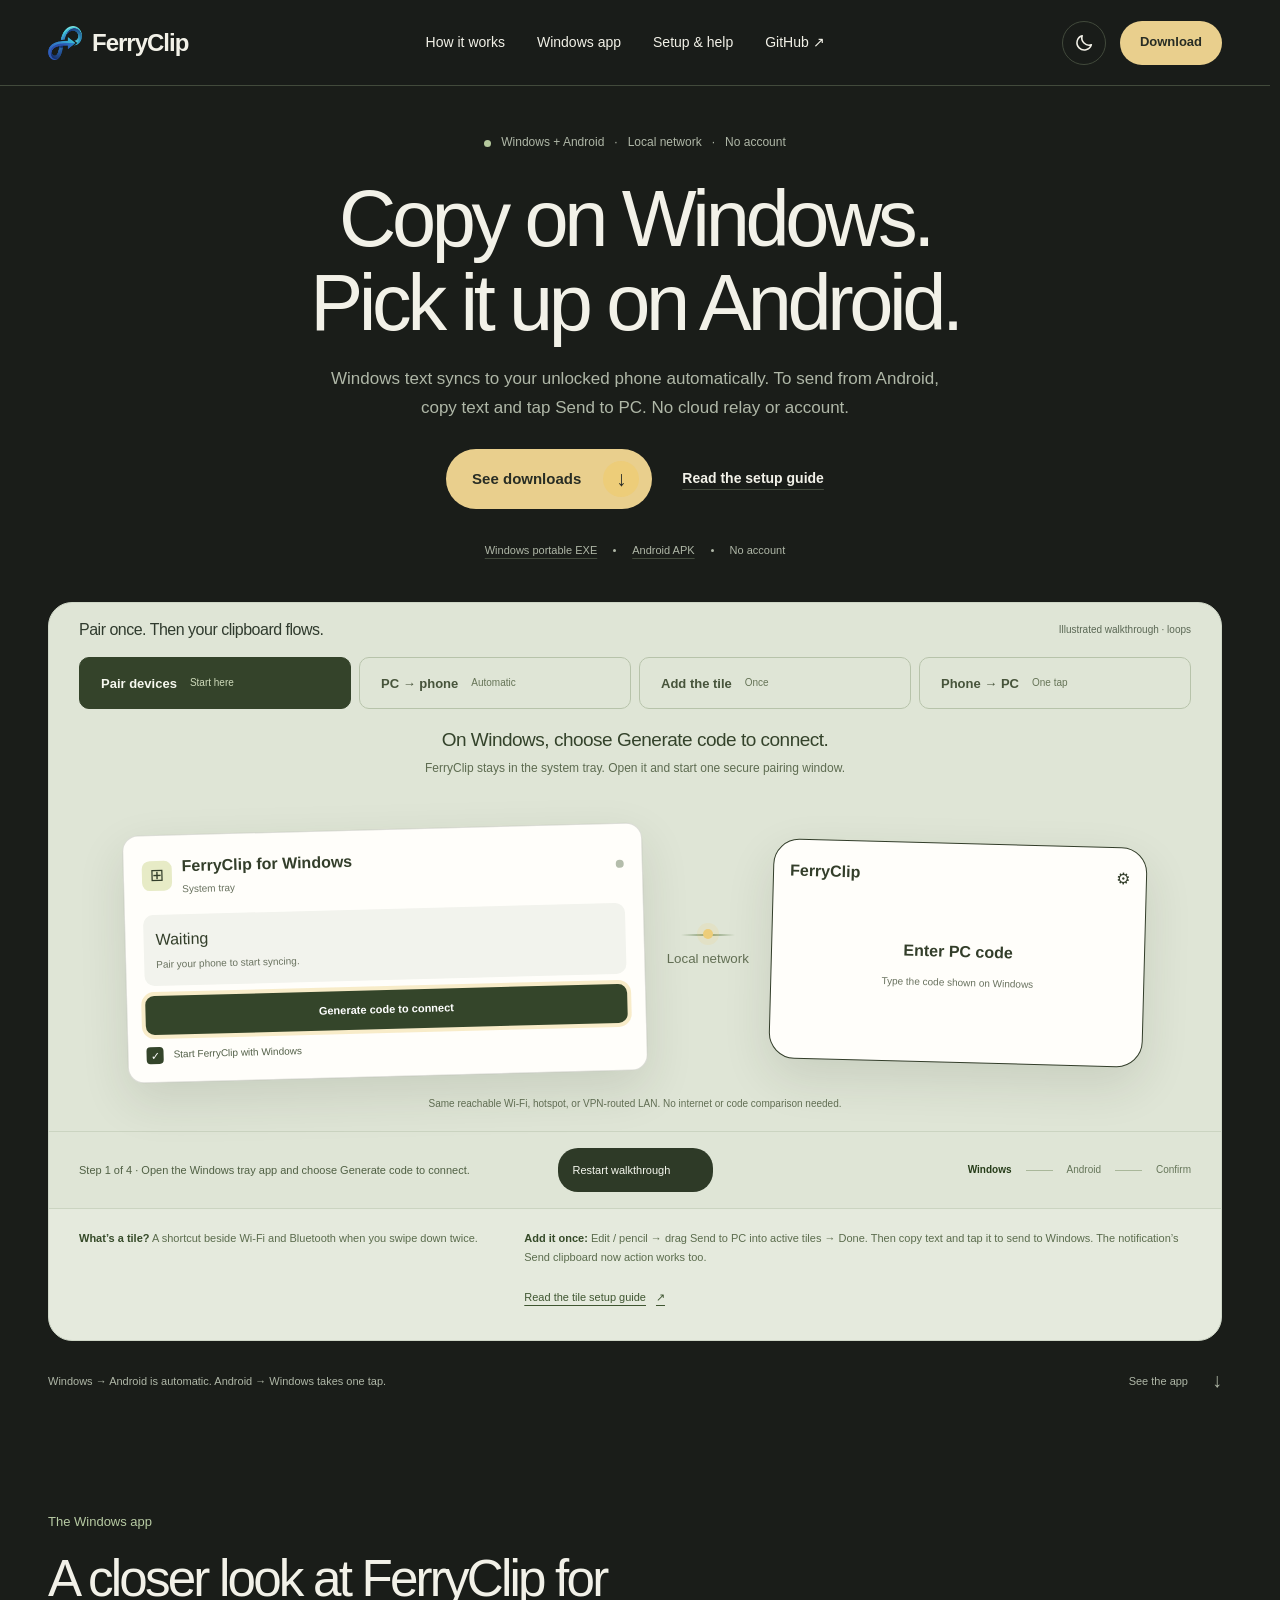
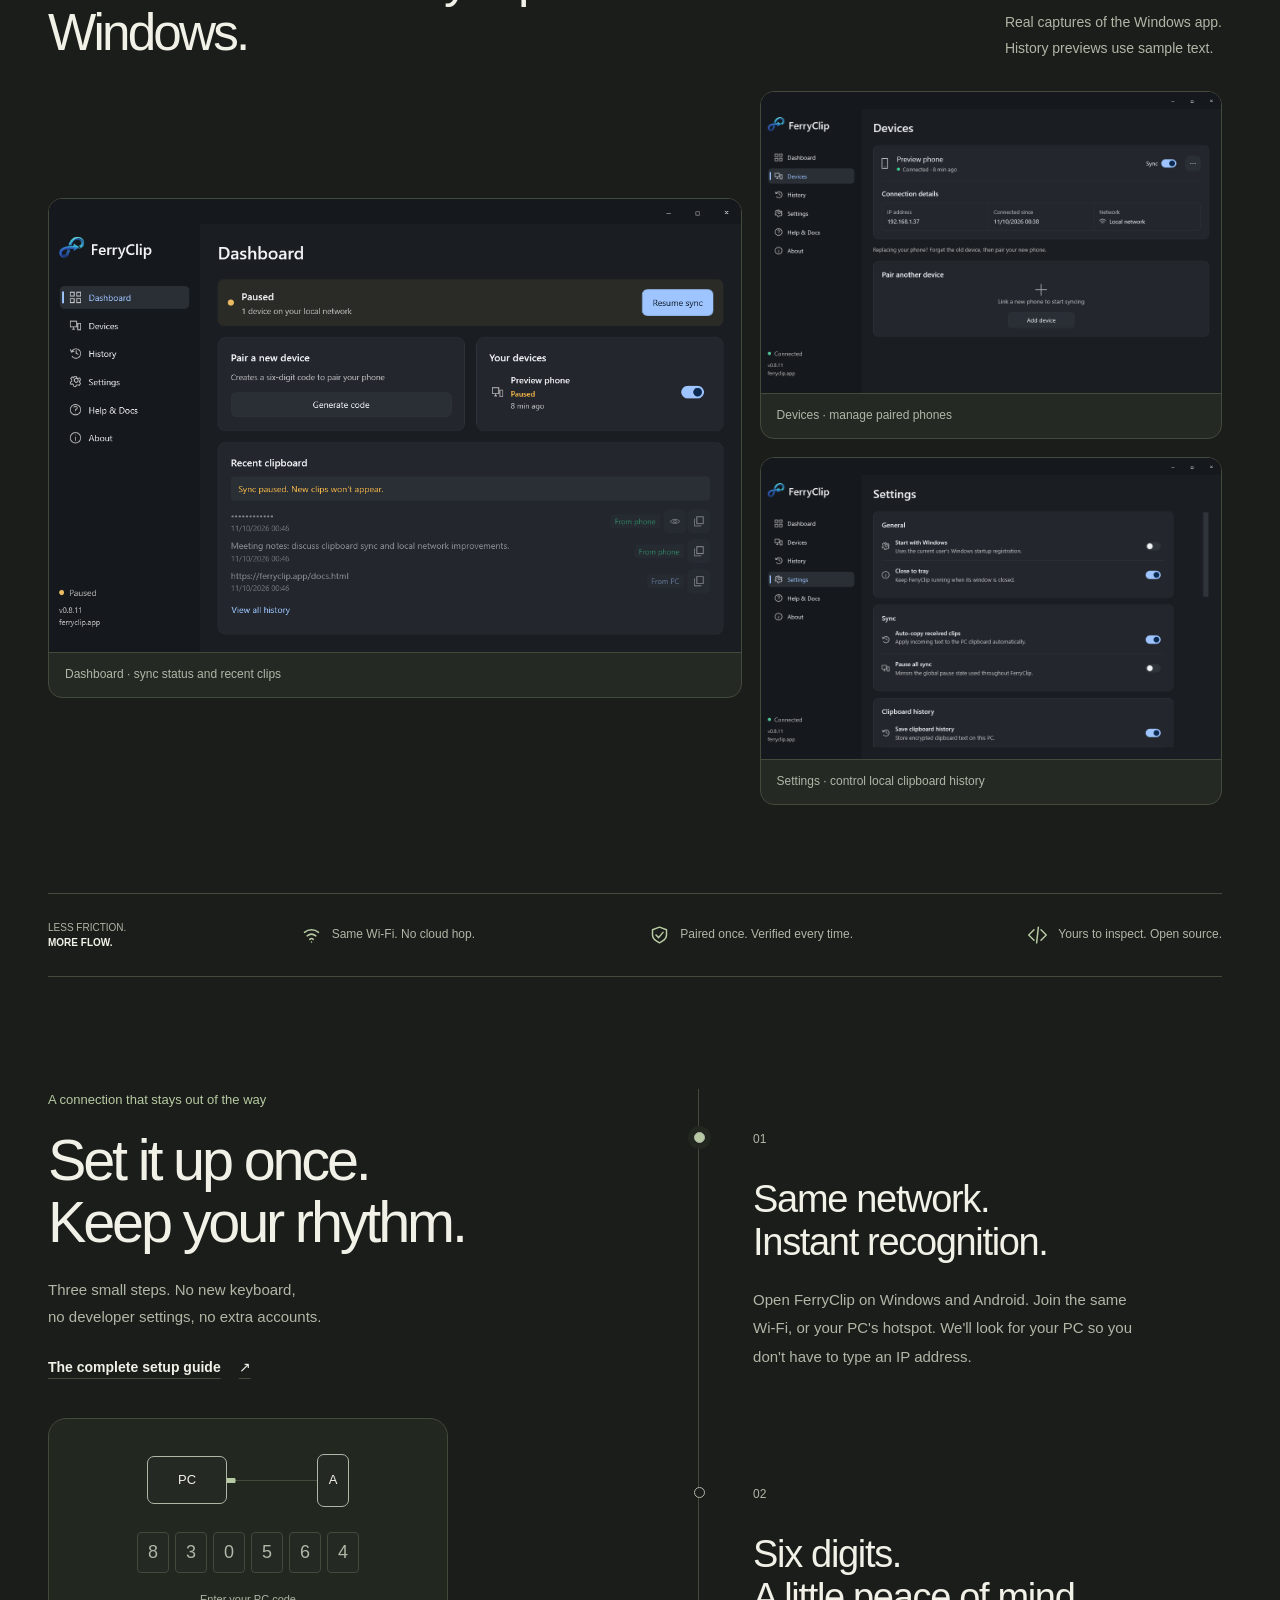
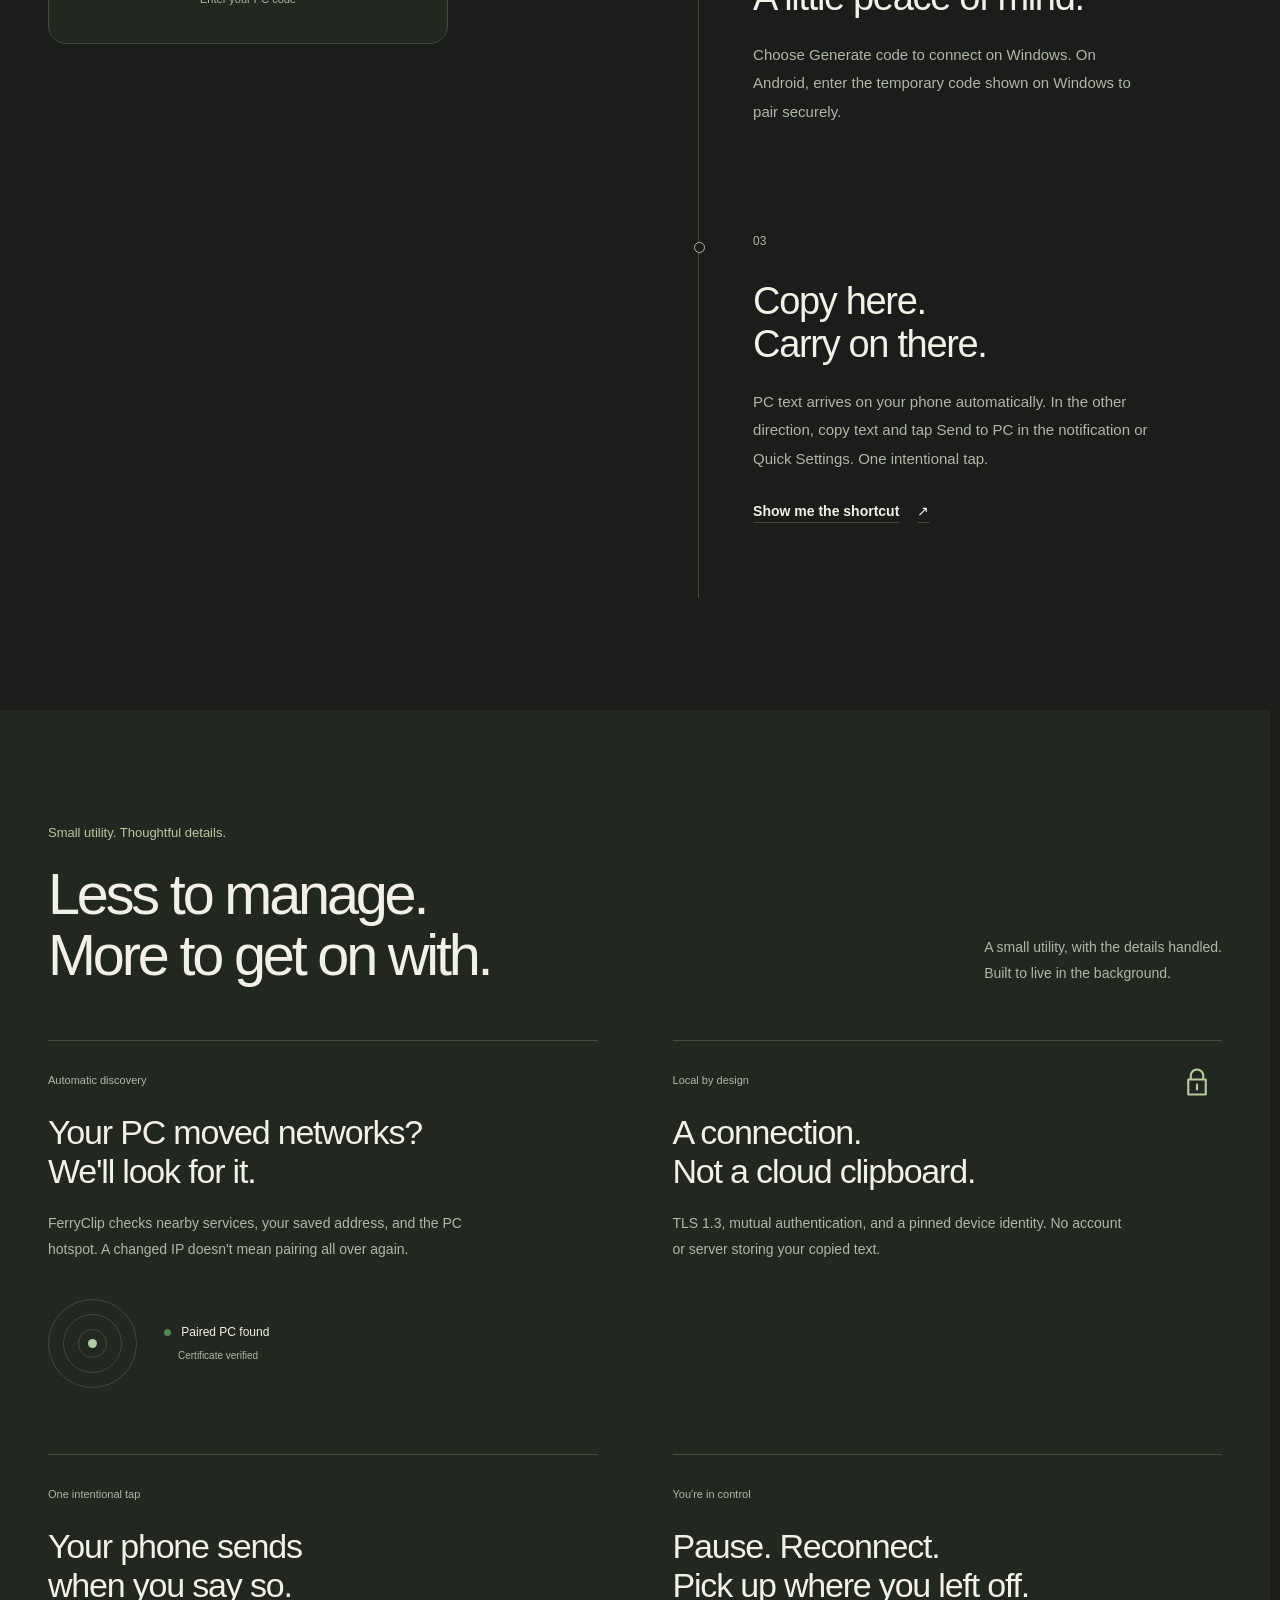
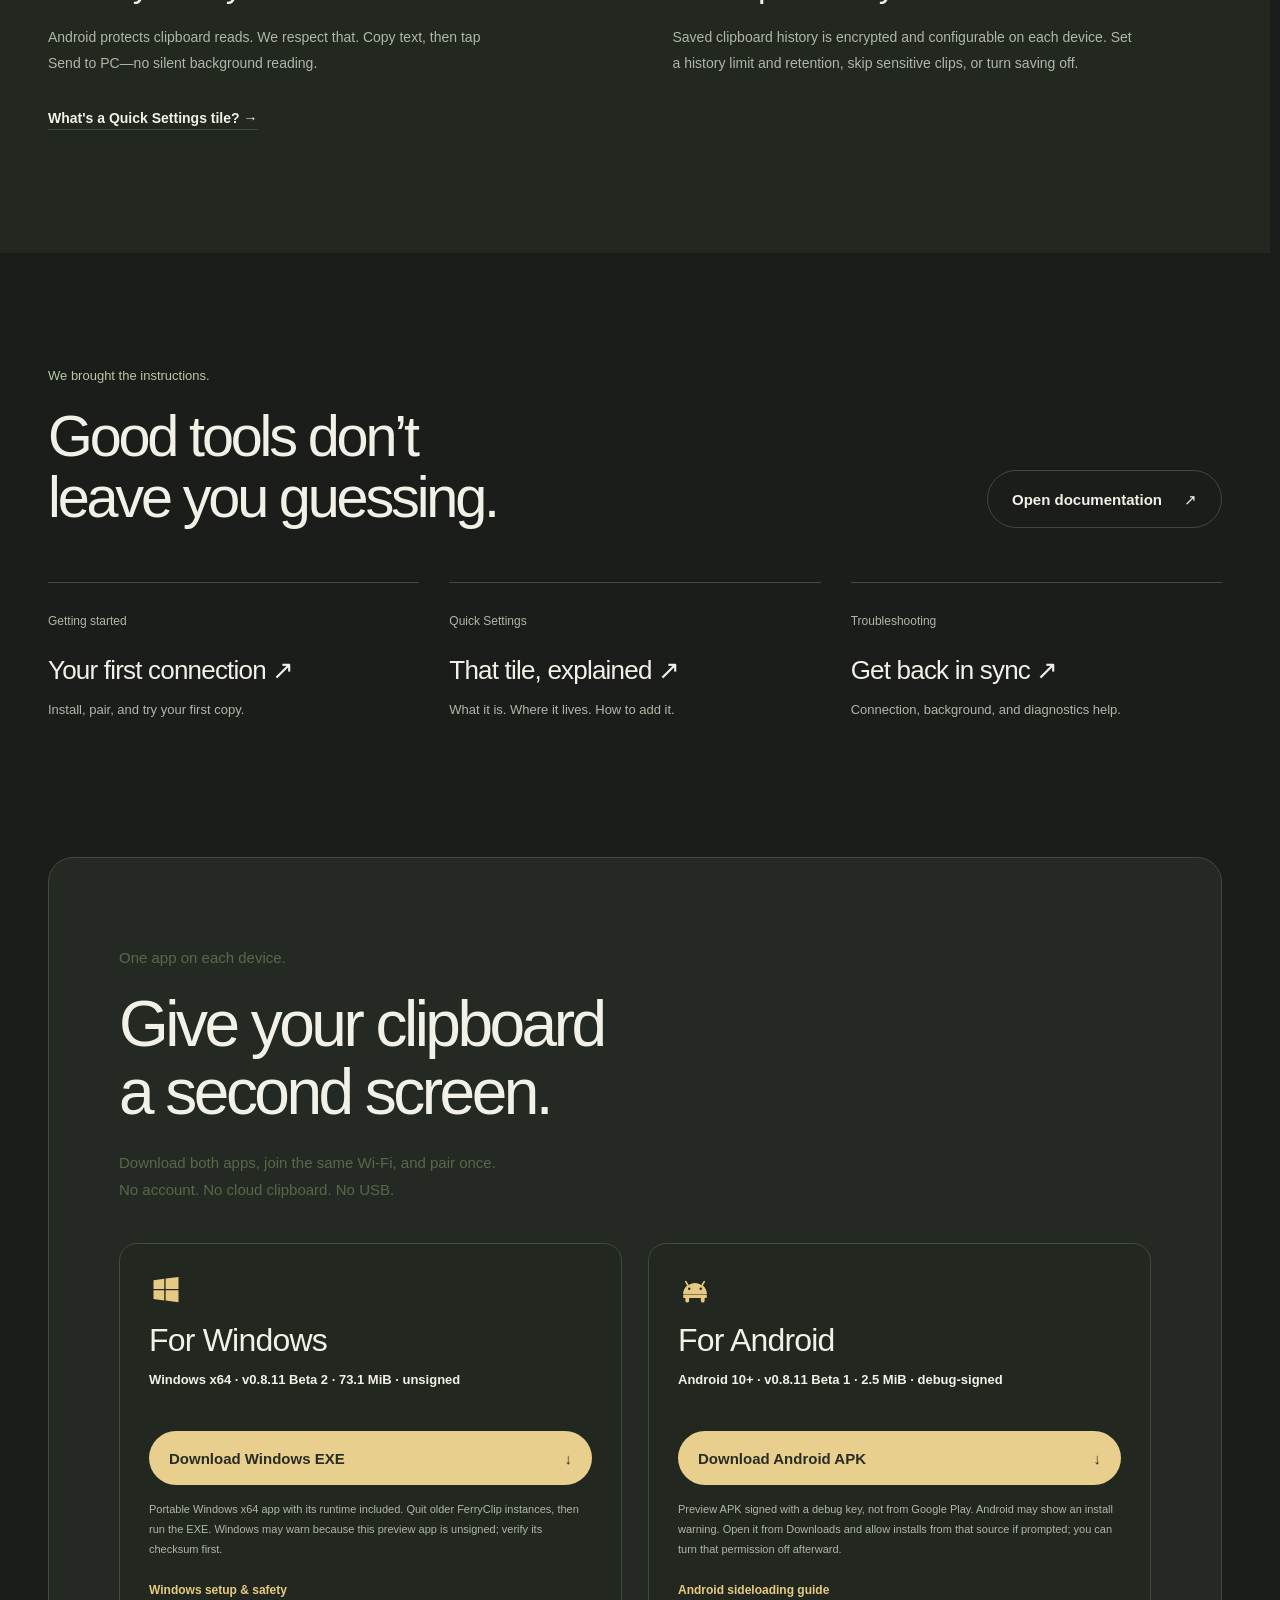
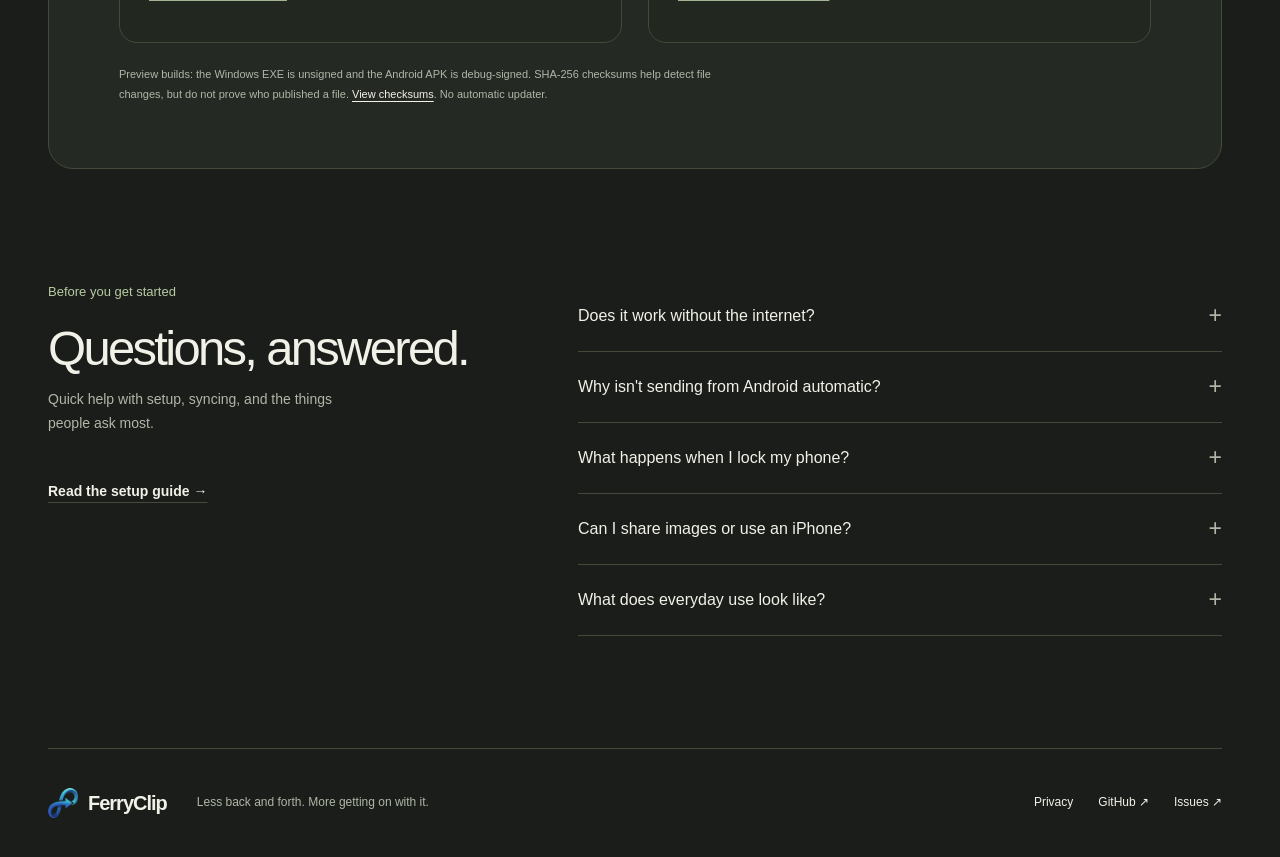
==== commit 7821233f: "Phase 10 - Site Improvements #2: Refine FAQ, downloads, and navigation" ====
--- a/site/index.html
+++ b/site/index.html
@@ -10,8 +10,8 @@
 <a class="skip" href="#main">Skip to content</a>
 <header class="site-header"><div class="container nav">
 <a class="brand" href="index.html" aria-label="FerryClip home"><img src="FerryClip-logo.png" width="34" height="34" alt="">FerryClip</a>
-<nav aria-label="Main navigation"><a href="#how-it-works">How it works</a><a href="docs.html">Documentation</a><a href="https://github.com/Tanishktewetia/FerryClip" target="_blank" rel="noopener noreferrer">GitHub <span aria-hidden="true">↗</span></a></nav>
-<div class="nav-actions"><button class="theme-toggle" aria-label="Switch to dark theme" title="Change theme"><svg viewBox="0 0 24 24" aria-hidden="true"><path d="M20 14A8 8 0 0 1 10 4a8 8 0 1 0 10 10Z"/></svg></button><a class="button small" href="#download">Download</a></div>
+<nav id="primary-navigation" aria-label="Main navigation"><a href="#how-it-works">How it works</a><a href="#screenshots">Windows app</a><a href="docs.html">Setup &amp; help</a><a href="https://github.com/Tanishktewetia/FerryClip" target="_blank" rel="noopener noreferrer">GitHub ↗</a></nav>
+<button class="nav-menu-toggle" type="button" aria-controls="primary-navigation" aria-expanded="false" aria-label="Open navigation"><span></span><span></span></button><div class="nav-actions"><button class="theme-toggle" aria-label="Switch to dark theme" title="Change theme"><svg viewBox="0 0 24 24" aria-hidden="true"><path d="M20 14A8 8 0 0 1 10 4a8 8 0 1 0 10 10Z"/></svg></button><a class="button small" href="#download">Download</a></div>
 </div></header>
 <main id="main">
 <section class="hero container">
@@ -47,8 +47,8 @@
 <section class="section features-section"><div class="container"><div class="section-heading"><div><p class="section-kicker">Small utility. Thoughtful details.</p><h2>Less to manage.<br>More to get on with.</h2></div><p>A small utility, with the details handled.<br>Built to live in the background.</p></div>
 <div class="feature-grid"><article class="feature feature-wide"><span class="feature-tag">AUTOMATIC DISCOVERY</span><h3>Your PC moved networks?<br>We'll look for it.</h3><p>FerryClip checks nearby services, your saved address, and the PC hotspot. A changed IP doesn't mean pairing all over again.</p><div class="discovery-visual"><span class="radar"><i></i><b></b><em></em></span><span class="found-pc"><span class="dot"></span> Paired PC found <small>Certificate verified</small></span></div></article><article class="feature"><span class="feature-tag">LOCAL BY DESIGN</span><div class="lock-art" aria-hidden="true"><svg viewBox="0 0 24 24"><path d="M7 10V7a5 5 0 0 1 10 0v3M5 10h14v12H5zM12 14v4"/></svg></div><h3>A connection.<br>Not a cloud clipboard.</h3><p>TLS 1.3, mutual authentication, and a pinned device identity. No account or server storing your copied text.</p></article><article class="feature"><span class="feature-tag">ONE INTENTIONAL TAP</span><h3>Your phone sends<br>when you say so.</h3><p>Android protects clipboard reads. We respect that. Copy text, then tap Send to PC—no silent background reading.</p><a class="text-link" href="docs.html#send">What's a Quick Settings tile? →</a></article><article class="feature feature-wide feature-control"><div><span class="feature-tag">YOU'RE IN CONTROL</span><h3>Pause. Reconnect.<br>Pick up where you left off.</h3><p>Saved clipboard history is encrypted and configurable on each device. Set a history limit and retention, skip sensitive clips, or turn saving off.</p></div><div class="control-preview"><div><span class="dot"></span> Connected <small>Local network</small></div><hr><p>Pause syncing <span class="switch-demo"></span></p><span class="control-note">A little breathing room,<br>whenever you need it.</span></div></article></div></div></section>
 <section class="section container" id="docs"><div class="section-heading"><div><p class="section-kicker">We brought the instructions.</p><h2>Good tools don’t<br>leave you guessing.</h2></div><a class="button secondary" href="docs.html">Open documentation <span aria-hidden="true">↗</span></a></div><div class="doc-cards"><a href="docs.html#pair"><span>Getting started</span><h3>Your first connection ↗</h3><p>Install, pair, and try your first copy.</p></a><a href="docs.html#send"><span>Quick Settings</span><h3>That tile, explained ↗</h3><p>What it is. Where it lives. How to add it.</p></a><a href="docs.html#troubleshoot"><span>Troubleshooting</span><h3>Get back in sync ↗</h3><p>Connection, background, and diagnostics help.</p></a></div></section>
-<section class="download-section container" id="download"><div class="downloads-heading"><p class="section-kicker">One app on each device.</p><h2>Give your clipboard<br>a second screen.</h2><p>Download both apps, join the same Wi-Fi, and pair once.<br>No account. No cloud clipboard. No USB.</p></div><div class="platform-downloads"><article class="platform-download"><span class="platform-symbol" aria-hidden="true">⊞</span><h3>For Windows</h3><p data-windows-version>Windows x64 · v0.8.11 · 69.2 MiB</p><a class="button windows-download" href="https://github.com/Tanishktewetia/FerryClip/releases/download/v0.8.11-beta.1/FerryClip-0.8.11-win-x64.exe" download>Download Windows EXE <span aria-hidden="true">↓</span></a><p class="platform-fine">Portable, self-contained Windows x64 app. No separate .NET download. Quit any older FerryClip copy, then run the EXE.</p><a class="text-link" href="docs.html#install">Windows setup &amp; safety</a></article><article class="platform-download"><span class="platform-symbol" aria-hidden="true">▯</span><h3>For Android</h3><p data-android-version>Android 10+ for TLS 1.3 · v0.8.11 · 2.5 MiB</p><a class="button apk-download" href="https://github.com/Tanishktewetia/FerryClip/releases/download/v0.8.11-beta.1/FerryClip-beta-0.8.11.apk" download>Download Android APK <span aria-hidden="true">↓</span></a><p class="platform-fine">Debug-signed APK. Install from Downloads; Android may ask you to allow installs from that source.</p><a class="text-link" href="docs.html#install">Android sideloading guide</a></article></div><p class="download-status" role="status"></p><p class="download-fine">Preview release builds; Windows is unsigned and Android is debug-signed. <a href="downloads/SHA256SUMS.txt" download>Verify both downloads with SHA-256</a>. No automatic updater.</p></section>
-<section class="section container faq" id="faq"><div><p class="section-kicker">Before you get started</p><h2>Before you copy.</h2><a class="text-link" href="docs.html">More in the guide →</a></div><div class="faq-list"><details><summary>Does it work without the internet?</summary><p>Clipboard traffic goes directly over your local network. Your devices need to be on the same reachable Wi-Fi or PC hotspot; internet is only needed to download the apps or open online help.</p></details><details><summary>Why isn't sending from Android automatic?</summary><p>Android restricts background clipboard reads. Tap Send clipboard now in the notification, or Send to PC in Quick Settings, to deliberately share your copied text. No extra keyboard or helper app is needed.</p></details><details><summary>What happens when I lock my phone?</summary><p>Incoming PC text is applied when you unlock. Clipboard history is separate: when enabled, clips are stored encrypted on each device and can be limited or cleared in Settings. Android may still show its system clipboard indicator.</p></details><details><summary>Can I share images or use an iPhone?</summary><p>FerryClip currently supports plain text between Windows and Android. Image transfer, iOS, and remote internet syncing are not included.</p></details><details><summary>Is this ready for a public production rollout?</summary><p>These are preview release builds: the Windows EXE is unsigned and the Android APK is debug-signed. Review the source and verify checksums before installing. There is no automatic updater or Play Store release.</p></details></div></section>
+<section class="download-section container" id="download"><div class="downloads-heading"><p class="section-kicker">One app on each device.</p><h2>Give your clipboard<br>a second screen.</h2><p>Download both apps, join the same Wi-Fi, and pair once.<br>No account. No cloud clipboard. No USB.</p></div><div class="platform-downloads"><article class="platform-download"><span class="platform-symbol" aria-hidden="true"><svg viewBox="0 0 24 24" focusable="false"><path fill="currentColor" stroke="none" d="M2 4.2 10.6 3v8.1H2V4.2Zm9.7-1.4L22 1.5v9.6H11.7V2.8ZM2 12.2h8.6v8.1L2 19.1v-6.9Zm9.7 0H22v9.6l-10.3-1.4v-8.2Z"/></svg></span><h3>For Windows</h3><p data-windows-version>Windows x64 · v0.8.11 Beta 2 · 73.1 MiB · unsigned</p><a class="button windows-download" href="https://github.com/Tanishktewetia/FerryClip/releases/download/v0.8.11-beta.2/FerryClip.exe" download>Download Windows EXE <span aria-hidden="true">↓</span></a><p class="platform-fine">Portable Windows x64 app with its runtime included. Quit older FerryClip instances, then run the EXE. Windows may warn because this preview app is unsigned; verify its checksum first.</p><a class="text-link" href="docs.html#install">Windows setup &amp; safety</a></article><article class="platform-download"><span class="platform-symbol" aria-hidden="true"><svg viewBox="0 0 24 24" focusable="false"><path fill="currentColor" stroke="none" d="M5.7 8.4 4.1 5.7a.65.65 0 0 1 1.1-.7l1.7 2.9a10.1 10.1 0 0 1 10.2 0l1.7-2.9a.65.65 0 1 1 1.1.7l-1.6 2.7a9.2 9.2 0 0 1 3.2 6.8H2.5a9.2 9.2 0 0 1 3.2-6.8ZM7.4 12a1 1 0 1 0 0-2 1 1 0 0 0 0 2Zm9.2 0a1 1 0 1 0 0-2 1 1 0 0 0 0 2ZM2.5 16.4c0-.5.4-.9.9-.9h17.2c.5 0 .9.4.9.9v1.1c0 .5-.4.9-.9.9h-.9v2.1a1.5 1.5 0 0 1-3 0v-2.1H7.3v2.1a1.5 1.5 0 0 1-3 0v-2.1h-.9a.9.9 0 0 1-.9-.9v-1.1Z"/></svg></span><h3>For Android</h3><p data-android-version>Android 10+ · v0.8.11 Beta 1 · 2.5 MiB · debug-signed</p><a class="button apk-download" href="https://github.com/Tanishktewetia/FerryClip/releases/download/v0.8.11-beta.1/FerryClip-beta-0.8.11.apk" download>Download Android APK <span aria-hidden="true">↓</span></a><p class="platform-fine">Preview APK signed with a debug key, not from Google Play. Android may show an install warning. Open it from Downloads and allow installs from that source if prompted; you can turn that permission off afterward.</p><a class="text-link" href="docs.html#install">Android sideloading guide</a></article></div><p class="download-status" role="status"></p><p class="download-fine">Preview builds: the Windows EXE is unsigned and the Android APK is debug-signed. SHA-256 checksums help detect file changes, but do not prove who published a file. <a href="downloads/SHA256SUMS.txt" download>View checksums</a>. No automatic updater.</p></section>
+<section class="section container faq" id="faq"><div><p class="section-kicker">Before you get started</p><h2>Questions, answered.</h2><p class="faq-intro">Quick help with setup, syncing, and the things people ask most.</p><a class="text-link" href="docs.html#start">Read the setup guide →</a></div><div class="faq-list"><details><summary>Does it work without the internet?</summary><p>Clipboard traffic goes directly over your local network. Your devices need to be on the same reachable Wi-Fi or PC hotspot; internet is only needed to download the apps or open online help.</p></details><details><summary>Why isn't sending from Android automatic?</summary><p>Android restricts background clipboard reads. Tap Send clipboard now in the notification, or Send to PC in Quick Settings, to deliberately share your copied text. No extra keyboard or helper app is needed.</p></details><details><summary>What happens when I lock my phone?</summary><p>Incoming PC text is applied when you unlock. Clipboard history is separate: when enabled, clips are stored encrypted on each device and can be limited or cleared in Settings. Android may still show its system clipboard indicator.</p></details><details><summary>Can I share images or use an iPhone?</summary><p>FerryClip currently supports plain text between Windows and Android. Image transfer, iOS, and remote internet syncing are not included.</p></details><details><summary>What does everyday use look like?</summary><p>Once paired, Windows copies sync to your unlocked Android phone automatically. To send the other way, copy text on your phone and tap Send to PC in the notification or Quick Settings tile. </p></details></div></section>
 </main>
 <footer class="container footer"><a class="brand" href="index.html"><img src="FerryClip-logo.png" width="30" height="30" alt="">FerryClip</a><span>Less back and forth. More getting on with it.</span><div><a href="docs.html#privacy">Privacy</a><a href="https://github.com/Tanishktewetia/FerryClip" target="_blank" rel="noopener noreferrer">GitHub ↗</a><a href="https://github.com/Tanishktewetia/FerryClip/issues" target="_blank" rel="noopener noreferrer">Issues ↗</a></div></footer>
 </body></html>
--- a/site/style.css
+++ b/site/style.css
@@ -47,3 +47,41 @@
 .app-shot-main{grid-row:span 2;align-self:center;}
 @media(max-width:800px){.app-gallery{padding-block:55px 65px;}.app-gallery-grid{grid-template-columns:1fr;gap:14px;}.app-shot-main{grid-row:auto;}.docs-sidebar a[aria-current="location"]{border-color:var(--brand);}}
 @media(prefers-reduced-motion:reduce){.app-shot{scroll-behavior:auto;}}
+/* Shared navigation, mobile menu, and theme-matched scrollbar. */
+:root{scrollbar-color:color-mix(in srgb,var(--muted) 42%,transparent) transparent;scrollbar-width:thin}
+::-webkit-scrollbar{width:9px;height:9px}
+::-webkit-scrollbar-track{background:var(--bg)}
+::-webkit-scrollbar-thumb{background:color-mix(in srgb,var(--muted) 38%,transparent);border:2px solid var(--bg);border-radius:999px}
+::-webkit-scrollbar-thumb:hover{background:color-mix(in srgb,var(--brand) 78%,var(--muted))}
+.site-header .nav nav a[aria-current=page]{color:var(--ink);font-weight:650;position:relative}
+.site-header .nav nav a[aria-current=page]:after{content:"";position:absolute;bottom:3px;left:0;right:0;height:2px;border-radius:2px;background:var(--brand)}
+.nav-menu-toggle{display:none}
+.faq-intro{max-width:290px;margin:13px 0 8px;font-size:14px;line-height:1.7}
+.platform-symbol{width:34px;height:34px;display:grid;place-items:center;margin-bottom:17px;color:var(--brand)}
+.platform-symbol svg{width:30px;height:30px;fill:currentColor;stroke:none}
+.platform-download>p:not(.platform-fine){font-size:13px;line-height:1.7;color:var(--ink);font-weight:550;font-variant-numeric:tabular-nums;min-height:44px}
+.platform-download .button{min-height:54px;width:100%;justify-content:space-between;margin-top:18px;padding:12px 19px;background:var(--cta);color:var(--cta-text)}
+.platform-download .button:hover{background:var(--brand-hover);color:var(--bg)}
+.platform-download .platform-fine{color:var(--muted);min-height:0}
+.download-section>.download-fine{color:var(--muted);line-height:1.8}
+.download-fine a{text-decoration:underline;text-underline-offset:3px;color:var(--ink)}
+@media(max-width:800px){
+ .site-header{height:72px}.nav{gap:12px;position:relative}
+ .nav-menu-toggle{display:flex;flex-direction:column;justify-content:center;align-items:center;gap:5px;width:44px;height:44px;padding:0;border:1px solid var(--line);border-radius:50%;background:transparent;color:var(--ink);cursor:pointer;order:3}
+ .nav-menu-toggle span{width:16px;height:1.5px;background:currentColor;transition:transform .2s}
+ .nav-menu-toggle[aria-expanded=true] span:first-child{transform:translateY(3.25px) rotate(45deg)}.nav-menu-toggle[aria-expanded=true] span:last-child{transform:translateY(-3.25px) rotate(-45deg)}
+ .nav-actions{margin-left:auto;gap:8px}
+ .nav nav{display:none;position:absolute;top:calc(100% + 1px);left:-1px;right:-1px;z-index:30;flex-direction:column;gap:2px;padding:10px 16px 14px;background:var(--header);border:1px solid var(--line);border-radius:0 0 16px 16px;box-shadow:0 16px 28px #0002}
+ .nav nav.is-open{display:flex}.nav nav a{min-height:46px;padding-inline:8px}.site-header .nav nav a[aria-current=page]:after{display:none}.platform-download>p:not(.platform-fine){min-height:0}
+}
+@media(max-width:420px){.brand{font-size:21px}.nav-actions .button.small{padding-inline:13px}.theme-toggle{width:40px;height:40px}.nav-menu-toggle{width:40px;height:40px}}
+@media(prefers-reduced-motion:reduce){.nav-menu-toggle span{transition:none}}
+/* Final theme and scrollbar refinements. */
+html{scrollbar-gutter:stable;scrollbar-color:var(--scroll-thumb,var(--muted)) transparent}
+::-webkit-scrollbar{width:8px;height:8px}
+::-webkit-scrollbar-thumb{background:var(--scroll-thumb,var(--muted));border:2px solid var(--bg);border-radius:999px}
+:root[data-theme=dark]{--scroll-thumb:#687160}
+:root[data-theme=light]{--scroll-thumb:#a0a79a}
+:root[data-theme=dark] .download-section{background:var(--surface);color:var(--ink);border:1px solid var(--line)}
+:root[data-theme=dark] .platform-download{background:var(--soft);border-color:var(--line)}
+:root[data-theme=dark] .platform-download .text-link{color:var(--brand)}
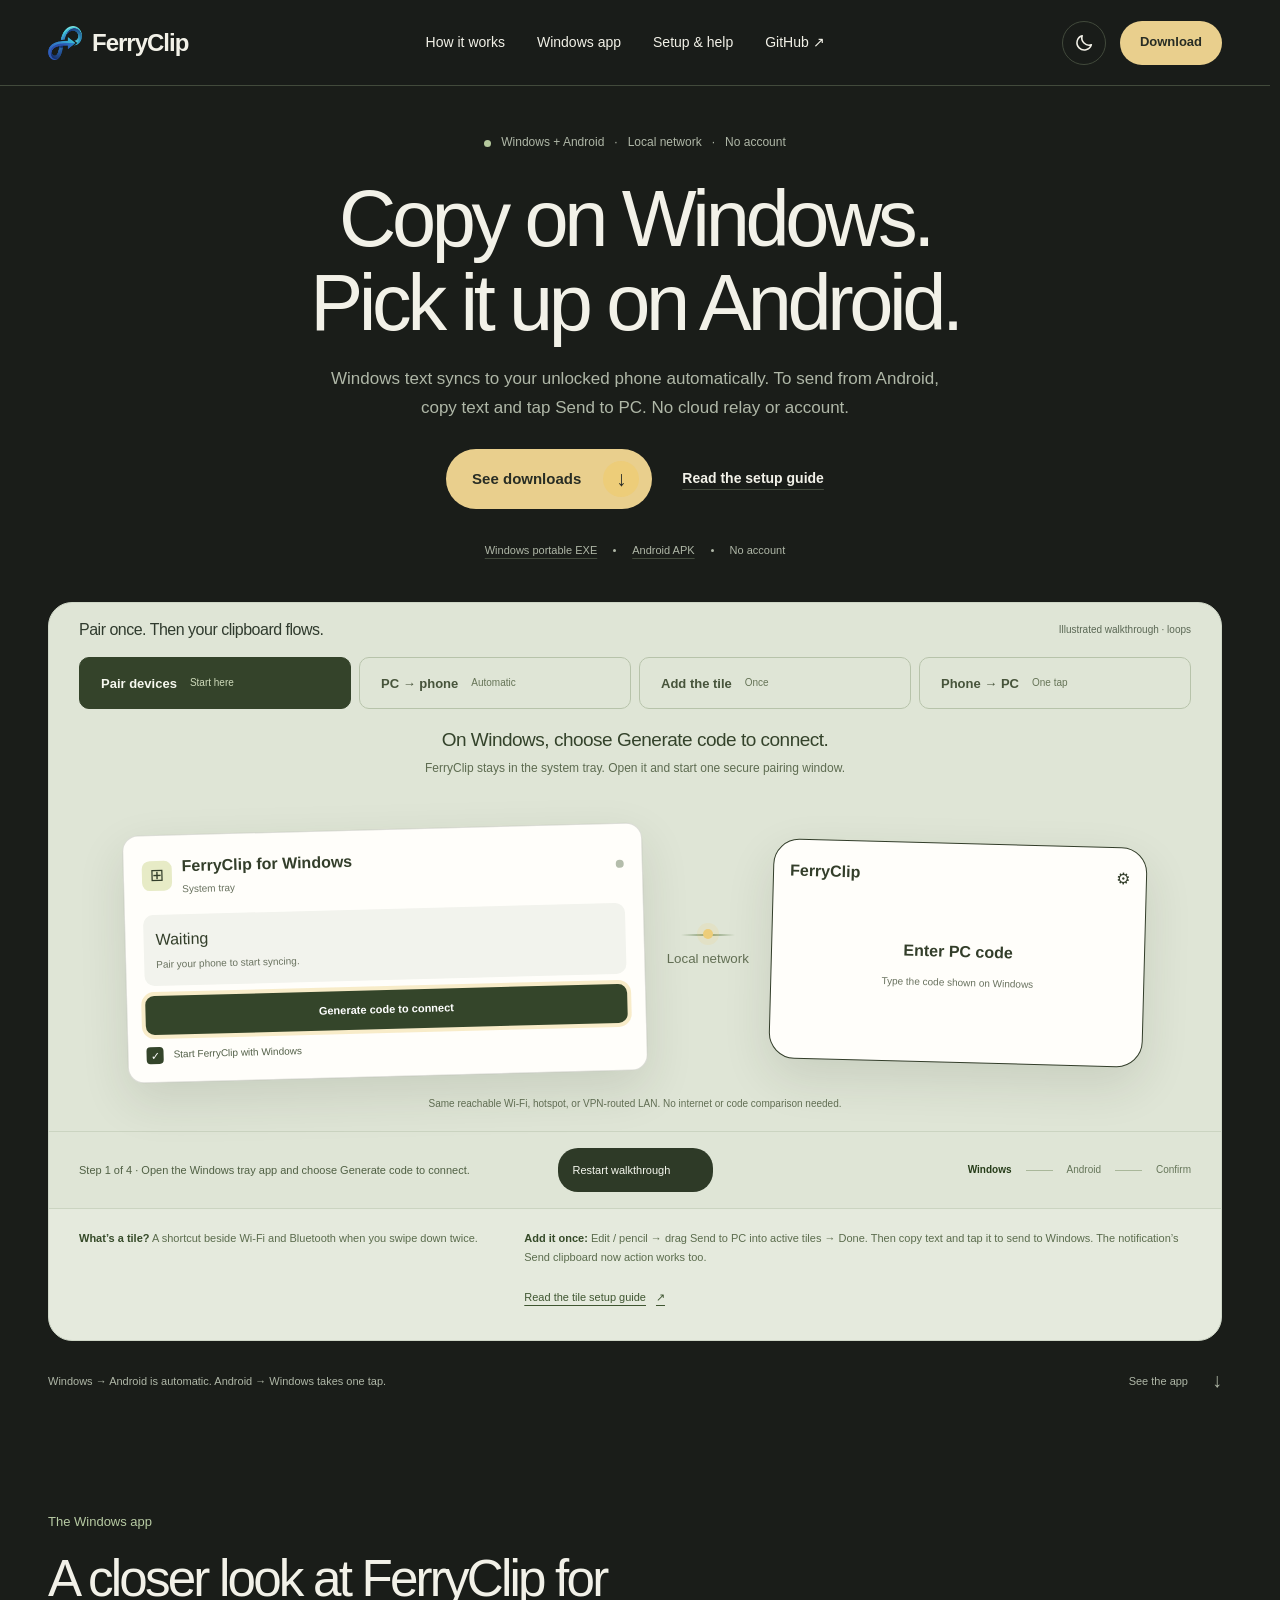
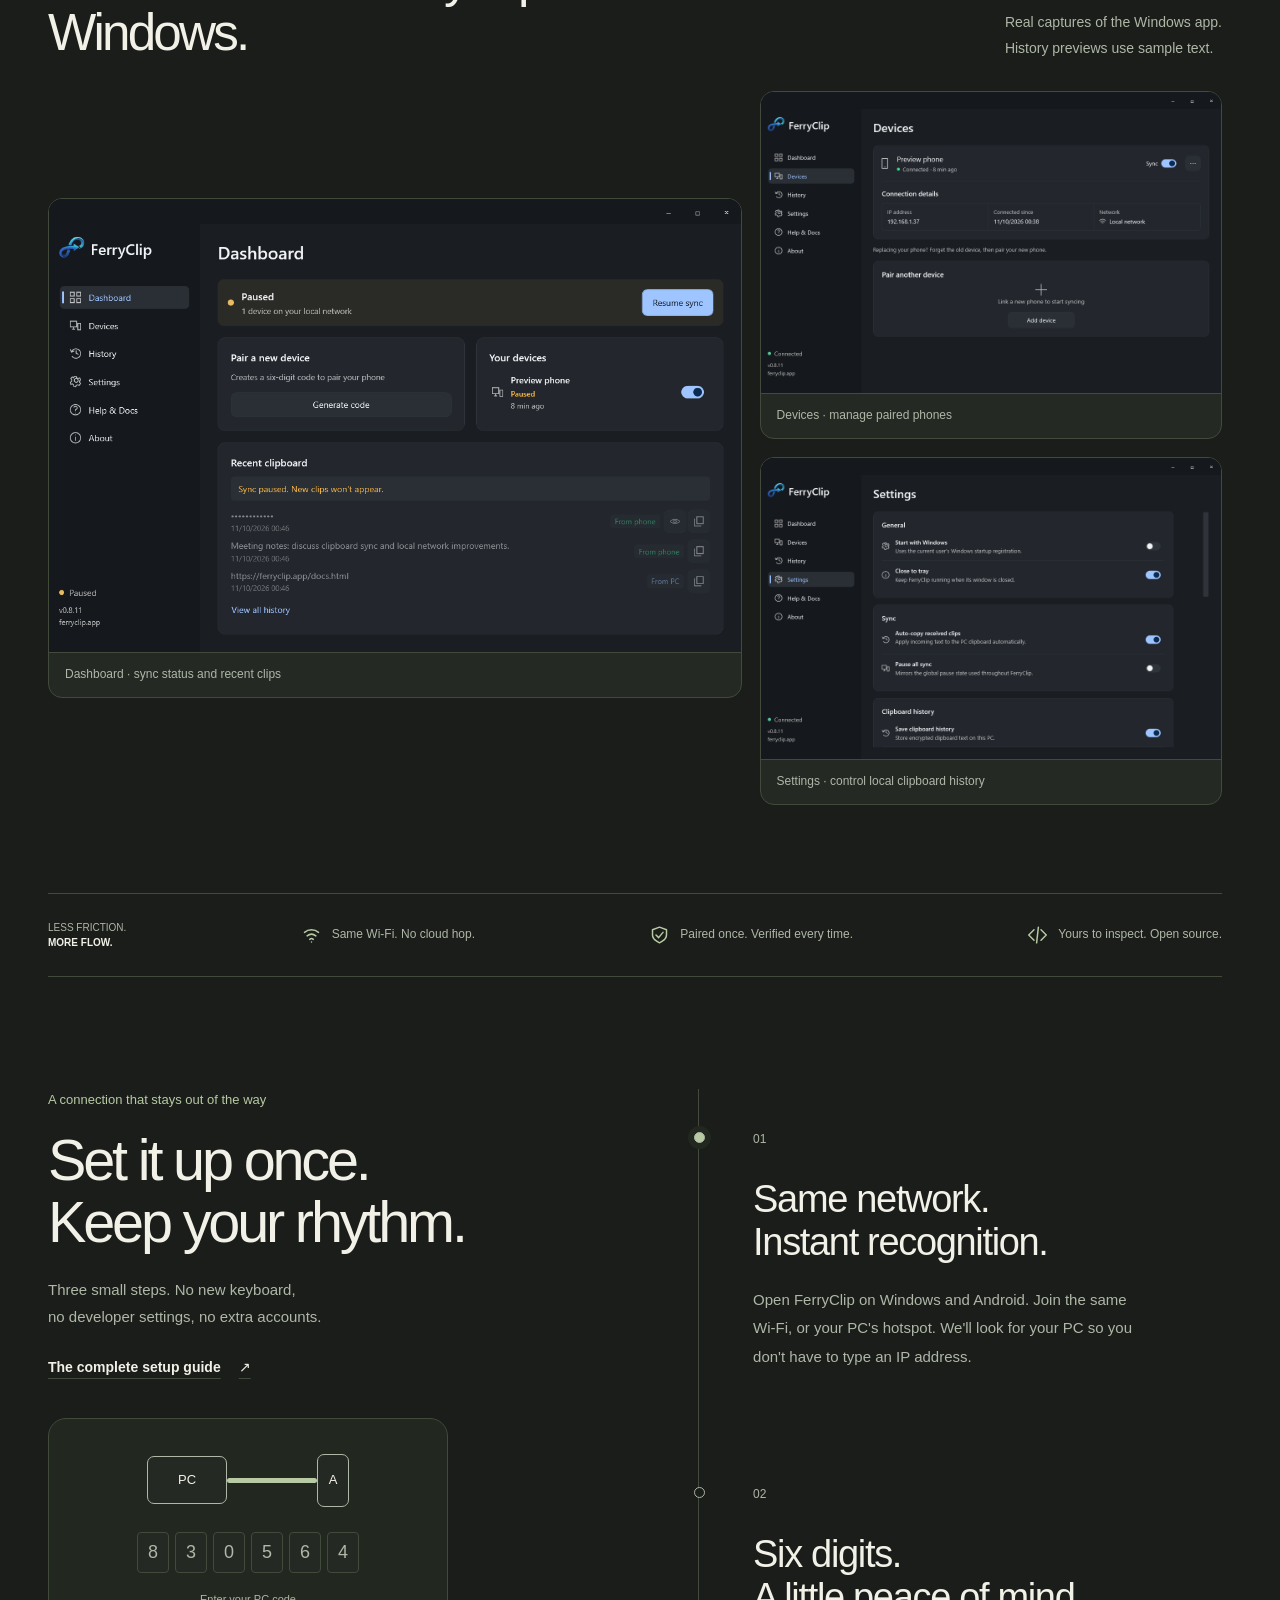
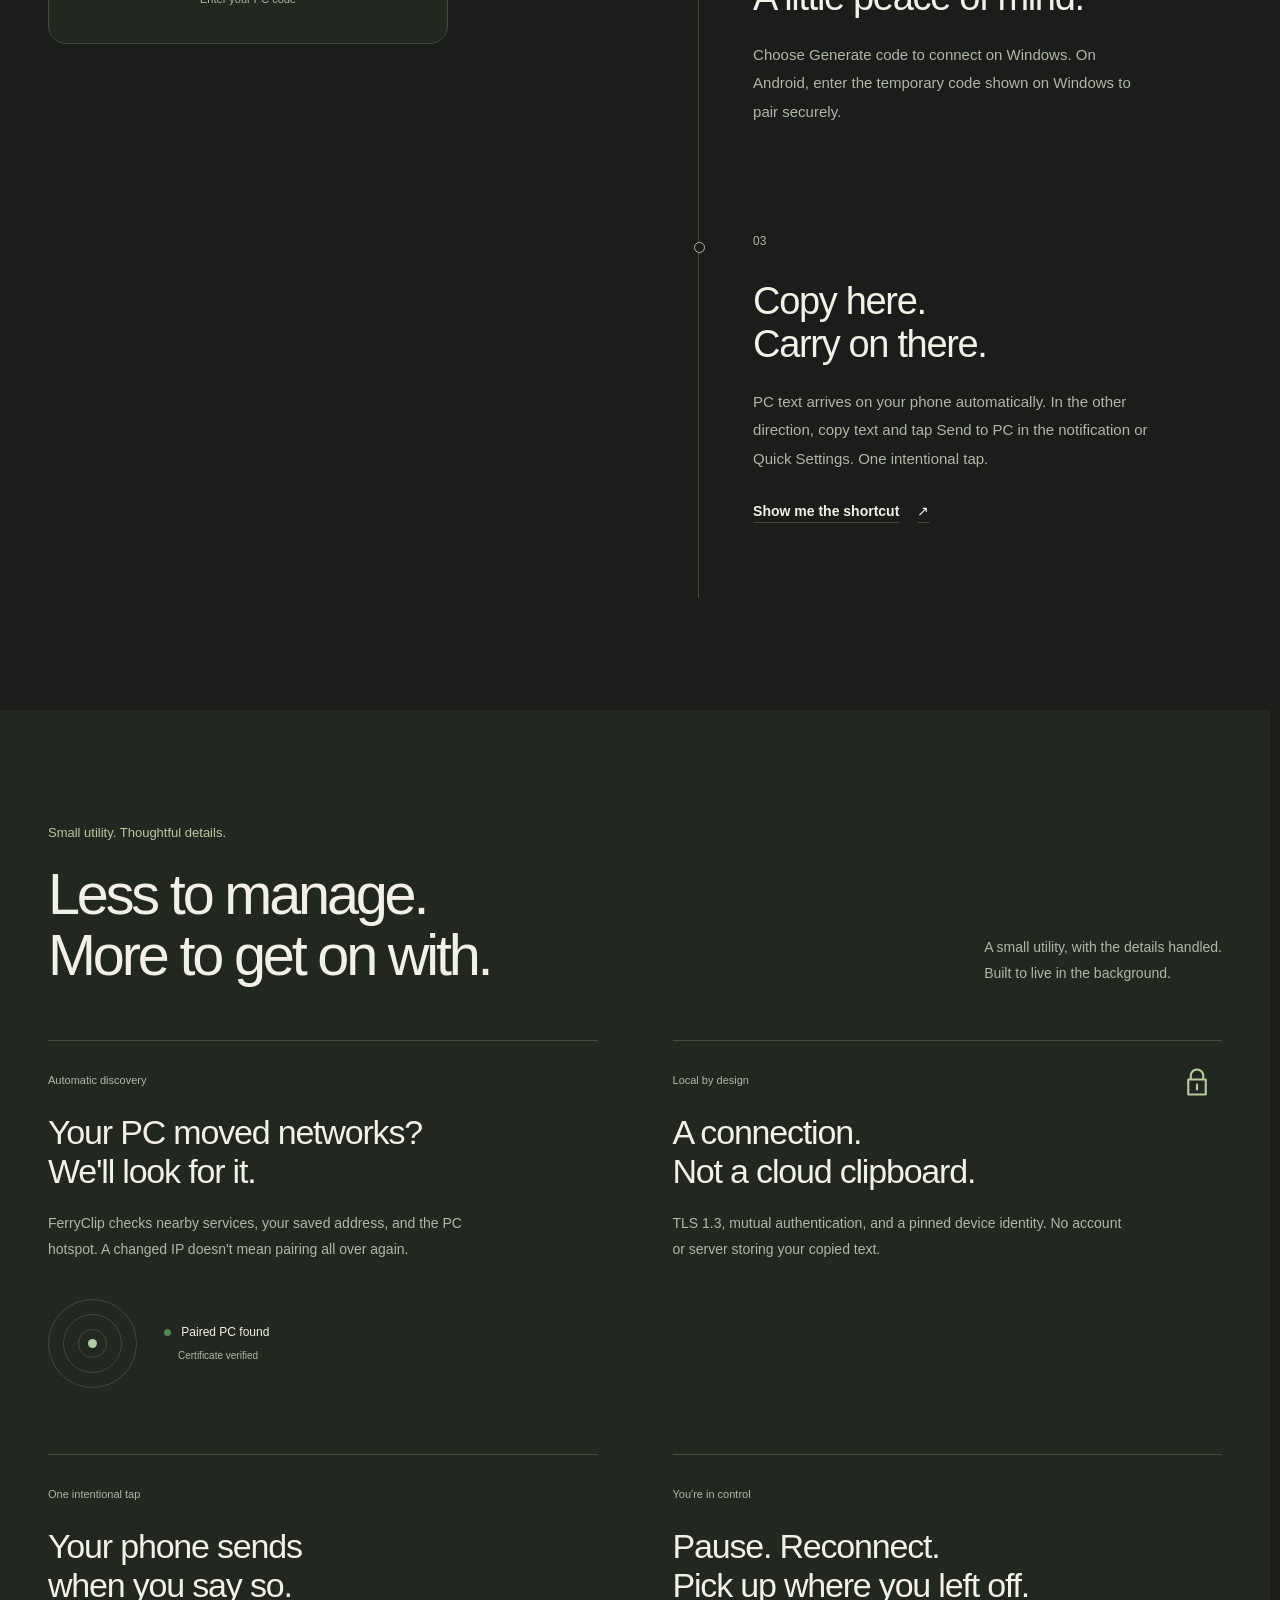
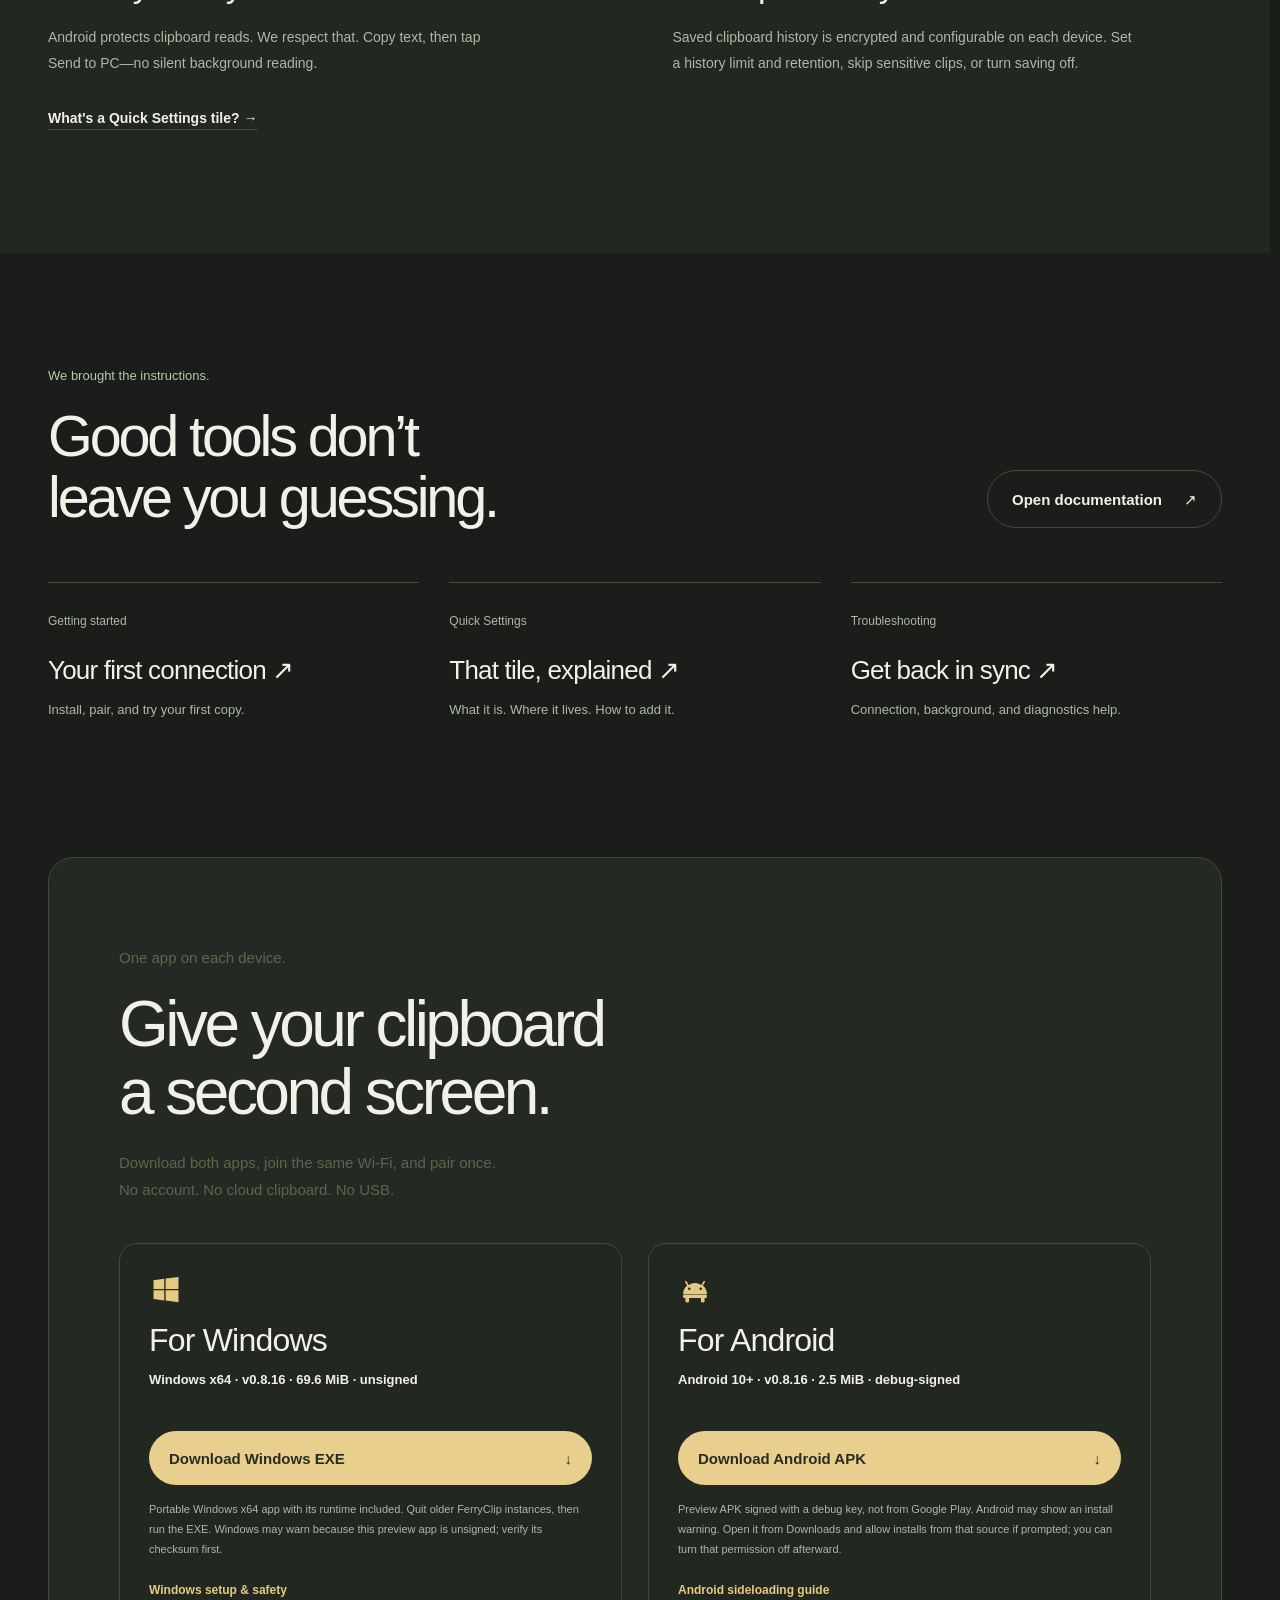
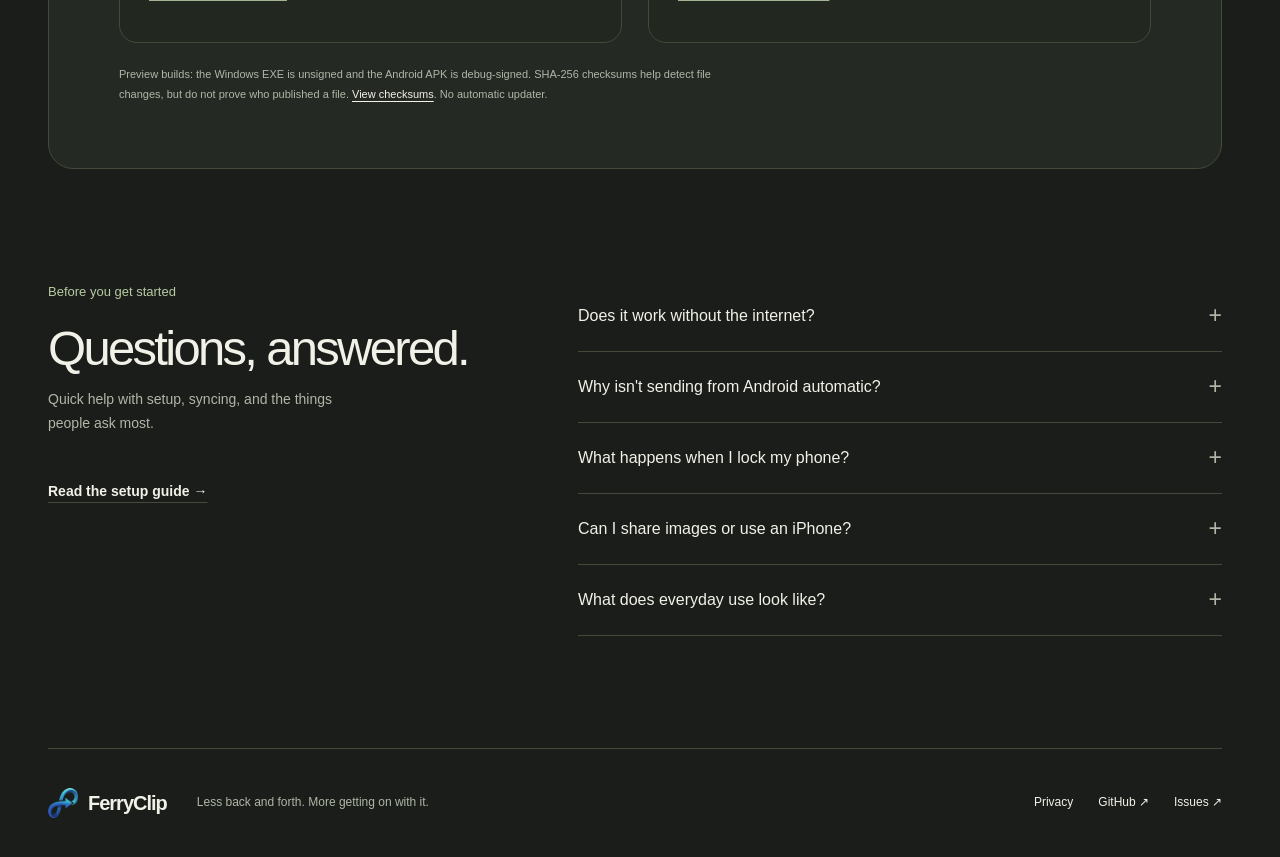
==== commit 0a2f4e18: "Phase 10 - Windows_App Improvements #3: Detect repeated clipboard copy events Track Windows clipboar" ====
--- a/site/index.html
+++ b/site/index.html
@@ -47,7 +47,7 @@
 <section class="section features-section"><div class="container"><div class="section-heading"><div><p class="section-kicker">Small utility. Thoughtful details.</p><h2>Less to manage.<br>More to get on with.</h2></div><p>A small utility, with the details handled.<br>Built to live in the background.</p></div>
 <div class="feature-grid"><article class="feature feature-wide"><span class="feature-tag">AUTOMATIC DISCOVERY</span><h3>Your PC moved networks?<br>We'll look for it.</h3><p>FerryClip checks nearby services, your saved address, and the PC hotspot. A changed IP doesn't mean pairing all over again.</p><div class="discovery-visual"><span class="radar"><i></i><b></b><em></em></span><span class="found-pc"><span class="dot"></span> Paired PC found <small>Certificate verified</small></span></div></article><article class="feature"><span class="feature-tag">LOCAL BY DESIGN</span><div class="lock-art" aria-hidden="true"><svg viewBox="0 0 24 24"><path d="M7 10V7a5 5 0 0 1 10 0v3M5 10h14v12H5zM12 14v4"/></svg></div><h3>A connection.<br>Not a cloud clipboard.</h3><p>TLS 1.3, mutual authentication, and a pinned device identity. No account or server storing your copied text.</p></article><article class="feature"><span class="feature-tag">ONE INTENTIONAL TAP</span><h3>Your phone sends<br>when you say so.</h3><p>Android protects clipboard reads. We respect that. Copy text, then tap Send to PC—no silent background reading.</p><a class="text-link" href="docs.html#send">What's a Quick Settings tile? →</a></article><article class="feature feature-wide feature-control"><div><span class="feature-tag">YOU'RE IN CONTROL</span><h3>Pause. Reconnect.<br>Pick up where you left off.</h3><p>Saved clipboard history is encrypted and configurable on each device. Set a history limit and retention, skip sensitive clips, or turn saving off.</p></div><div class="control-preview"><div><span class="dot"></span> Connected <small>Local network</small></div><hr><p>Pause syncing <span class="switch-demo"></span></p><span class="control-note">A little breathing room,<br>whenever you need it.</span></div></article></div></div></section>
 <section class="section container" id="docs"><div class="section-heading"><div><p class="section-kicker">We brought the instructions.</p><h2>Good tools don’t<br>leave you guessing.</h2></div><a class="button secondary" href="docs.html">Open documentation <span aria-hidden="true">↗</span></a></div><div class="doc-cards"><a href="docs.html#pair"><span>Getting started</span><h3>Your first connection ↗</h3><p>Install, pair, and try your first copy.</p></a><a href="docs.html#send"><span>Quick Settings</span><h3>That tile, explained ↗</h3><p>What it is. Where it lives. How to add it.</p></a><a href="docs.html#troubleshoot"><span>Troubleshooting</span><h3>Get back in sync ↗</h3><p>Connection, background, and diagnostics help.</p></a></div></section>
-<section class="download-section container" id="download"><div class="downloads-heading"><p class="section-kicker">One app on each device.</p><h2>Give your clipboard<br>a second screen.</h2><p>Download both apps, join the same Wi-Fi, and pair once.<br>No account. No cloud clipboard. No USB.</p></div><div class="platform-downloads"><article class="platform-download"><span class="platform-symbol" aria-hidden="true"><svg viewBox="0 0 24 24" focusable="false"><path fill="currentColor" stroke="none" d="M2 4.2 10.6 3v8.1H2V4.2Zm9.7-1.4L22 1.5v9.6H11.7V2.8ZM2 12.2h8.6v8.1L2 19.1v-6.9Zm9.7 0H22v9.6l-10.3-1.4v-8.2Z"/></svg></span><h3>For Windows</h3><p data-windows-version>Windows x64 · v0.8.11 Beta 2 · 73.1 MiB · unsigned</p><a class="button windows-download" href="https://github.com/Tanishktewetia/FerryClip/releases/download/v0.8.11-beta.2/FerryClip.exe" download>Download Windows EXE <span aria-hidden="true">↓</span></a><p class="platform-fine">Portable Windows x64 app with its runtime included. Quit older FerryClip instances, then run the EXE. Windows may warn because this preview app is unsigned; verify its checksum first.</p><a class="text-link" href="docs.html#install">Windows setup &amp; safety</a></article><article class="platform-download"><span class="platform-symbol" aria-hidden="true"><svg viewBox="0 0 24 24" focusable="false"><path fill="currentColor" stroke="none" d="M5.7 8.4 4.1 5.7a.65.65 0 0 1 1.1-.7l1.7 2.9a10.1 10.1 0 0 1 10.2 0l1.7-2.9a.65.65 0 1 1 1.1.7l-1.6 2.7a9.2 9.2 0 0 1 3.2 6.8H2.5a9.2 9.2 0 0 1 3.2-6.8ZM7.4 12a1 1 0 1 0 0-2 1 1 0 0 0 0 2Zm9.2 0a1 1 0 1 0 0-2 1 1 0 0 0 0 2ZM2.5 16.4c0-.5.4-.9.9-.9h17.2c.5 0 .9.4.9.9v1.1c0 .5-.4.9-.9.9h-.9v2.1a1.5 1.5 0 0 1-3 0v-2.1H7.3v2.1a1.5 1.5 0 0 1-3 0v-2.1h-.9a.9.9 0 0 1-.9-.9v-1.1Z"/></svg></span><h3>For Android</h3><p data-android-version>Android 10+ · v0.8.11 Beta 1 · 2.5 MiB · debug-signed</p><a class="button apk-download" href="https://github.com/Tanishktewetia/FerryClip/releases/download/v0.8.11-beta.1/FerryClip-beta-0.8.11.apk" download>Download Android APK <span aria-hidden="true">↓</span></a><p class="platform-fine">Preview APK signed with a debug key, not from Google Play. Android may show an install warning. Open it from Downloads and allow installs from that source if prompted; you can turn that permission off afterward.</p><a class="text-link" href="docs.html#install">Android sideloading guide</a></article></div><p class="download-status" role="status"></p><p class="download-fine">Preview builds: the Windows EXE is unsigned and the Android APK is debug-signed. SHA-256 checksums help detect file changes, but do not prove who published a file. <a href="downloads/SHA256SUMS.txt" download>View checksums</a>. No automatic updater.</p></section>
+<section class="download-section container" id="download"><div class="downloads-heading"><p class="section-kicker">One app on each device.</p><h2>Give your clipboard<br>a second screen.</h2><p>Download both apps, join the same Wi-Fi, and pair once.<br>No account. No cloud clipboard. No USB.</p></div><div class="platform-downloads"><article class="platform-download"><span class="platform-symbol" aria-hidden="true"><svg viewBox="0 0 24 24" focusable="false"><path fill="currentColor" stroke="none" d="M2 4.2 10.6 3v8.1H2V4.2Zm9.7-1.4L22 1.5v9.6H11.7V2.8ZM2 12.2h8.6v8.1L2 19.1v-6.9Zm9.7 0H22v9.6l-10.3-1.4v-8.2Z"/></svg></span><h3>For Windows</h3><p data-windows-version>Windows x64 · v0.8.16 · 69.6 MiB · unsigned</p><a class="button windows-download" href="https://github.com/Tanishktewetia/FerryClip/releases/download/v0.8.11-beta.2/FerryClip-0.8.16-Windows.exe" download>Download Windows EXE <span aria-hidden="true">↓</span></a><p class="platform-fine">Portable Windows x64 app with its runtime included. Quit older FerryClip instances, then run the EXE. Windows may warn because this preview app is unsigned; verify its checksum first.</p><a class="text-link" href="docs.html#install">Windows setup &amp; safety</a></article><article class="platform-download"><span class="platform-symbol" aria-hidden="true"><svg viewBox="0 0 24 24" focusable="false"><path fill="currentColor" stroke="none" d="M5.7 8.4 4.1 5.7a.65.65 0 0 1 1.1-.7l1.7 2.9a10.1 10.1 0 0 1 10.2 0l1.7-2.9a.65.65 0 1 1 1.1.7l-1.6 2.7a9.2 9.2 0 0 1 3.2 6.8H2.5a9.2 9.2 0 0 1 3.2-6.8ZM7.4 12a1 1 0 1 0 0-2 1 1 0 0 0 0 2Zm9.2 0a1 1 0 1 0 0-2 1 1 0 0 0 0 2ZM2.5 16.4c0-.5.4-.9.9-.9h17.2c.5 0 .9.4.9.9v1.1c0 .5-.4.9-.9.9h-.9v2.1a1.5 1.5 0 0 1-3 0v-2.1H7.3v2.1a1.5 1.5 0 0 1-3 0v-2.1h-.9a.9.9 0 0 1-.9-.9v-1.1Z"/></svg></span><h3>For Android</h3><p data-android-version>Android 10+ · v0.8.16 · 2.5 MiB · debug-signed</p><a class="button apk-download" href="https://github.com/Tanishktewetia/FerryClip/releases/download/v0.8.11-beta.2/FerryClip-0.8.16-Android.apk" download>Download Android APK <span aria-hidden="true">↓</span></a><p class="platform-fine">Preview APK signed with a debug key, not from Google Play. Android may show an install warning. Open it from Downloads and allow installs from that source if prompted; you can turn that permission off afterward.</p><a class="text-link" href="docs.html#install">Android sideloading guide</a></article></div><p class="download-status" role="status"></p><p class="download-fine">Preview builds: the Windows EXE is unsigned and the Android APK is debug-signed. SHA-256 checksums help detect file changes, but do not prove who published a file. <a href="downloads/SHA256SUMS.txt" download>View checksums</a>. No automatic updater.</p></section>
 <section class="section container faq" id="faq"><div><p class="section-kicker">Before you get started</p><h2>Questions, answered.</h2><p class="faq-intro">Quick help with setup, syncing, and the things people ask most.</p><a class="text-link" href="docs.html#start">Read the setup guide →</a></div><div class="faq-list"><details><summary>Does it work without the internet?</summary><p>Clipboard traffic goes directly over your local network. Your devices need to be on the same reachable Wi-Fi or PC hotspot; internet is only needed to download the apps or open online help.</p></details><details><summary>Why isn't sending from Android automatic?</summary><p>Android restricts background clipboard reads. Tap Send clipboard now in the notification, or Send to PC in Quick Settings, to deliberately share your copied text. No extra keyboard or helper app is needed.</p></details><details><summary>What happens when I lock my phone?</summary><p>Incoming PC text is applied when you unlock. Clipboard history is separate: when enabled, clips are stored encrypted on each device and can be limited or cleared in Settings. Android may still show its system clipboard indicator.</p></details><details><summary>Can I share images or use an iPhone?</summary><p>FerryClip currently supports plain text between Windows and Android. Image transfer, iOS, and remote internet syncing are not included.</p></details><details><summary>What does everyday use look like?</summary><p>Once paired, Windows copies sync to your unlocked Android phone automatically. To send the other way, copy text on your phone and tap Send to PC in the notification or Quick Settings tile. </p></details></div></section>
 </main>
 <footer class="container footer"><a class="brand" href="index.html"><img src="FerryClip-logo.png" width="30" height="30" alt="">FerryClip</a><span>Less back and forth. More getting on with it.</span><div><a href="docs.html#privacy">Privacy</a><a href="https://github.com/Tanishktewetia/FerryClip" target="_blank" rel="noopener noreferrer">GitHub ↗</a><a href="https://github.com/Tanishktewetia/FerryClip/issues" target="_blank" rel="noopener noreferrer">Issues ↗</a></div></footer>
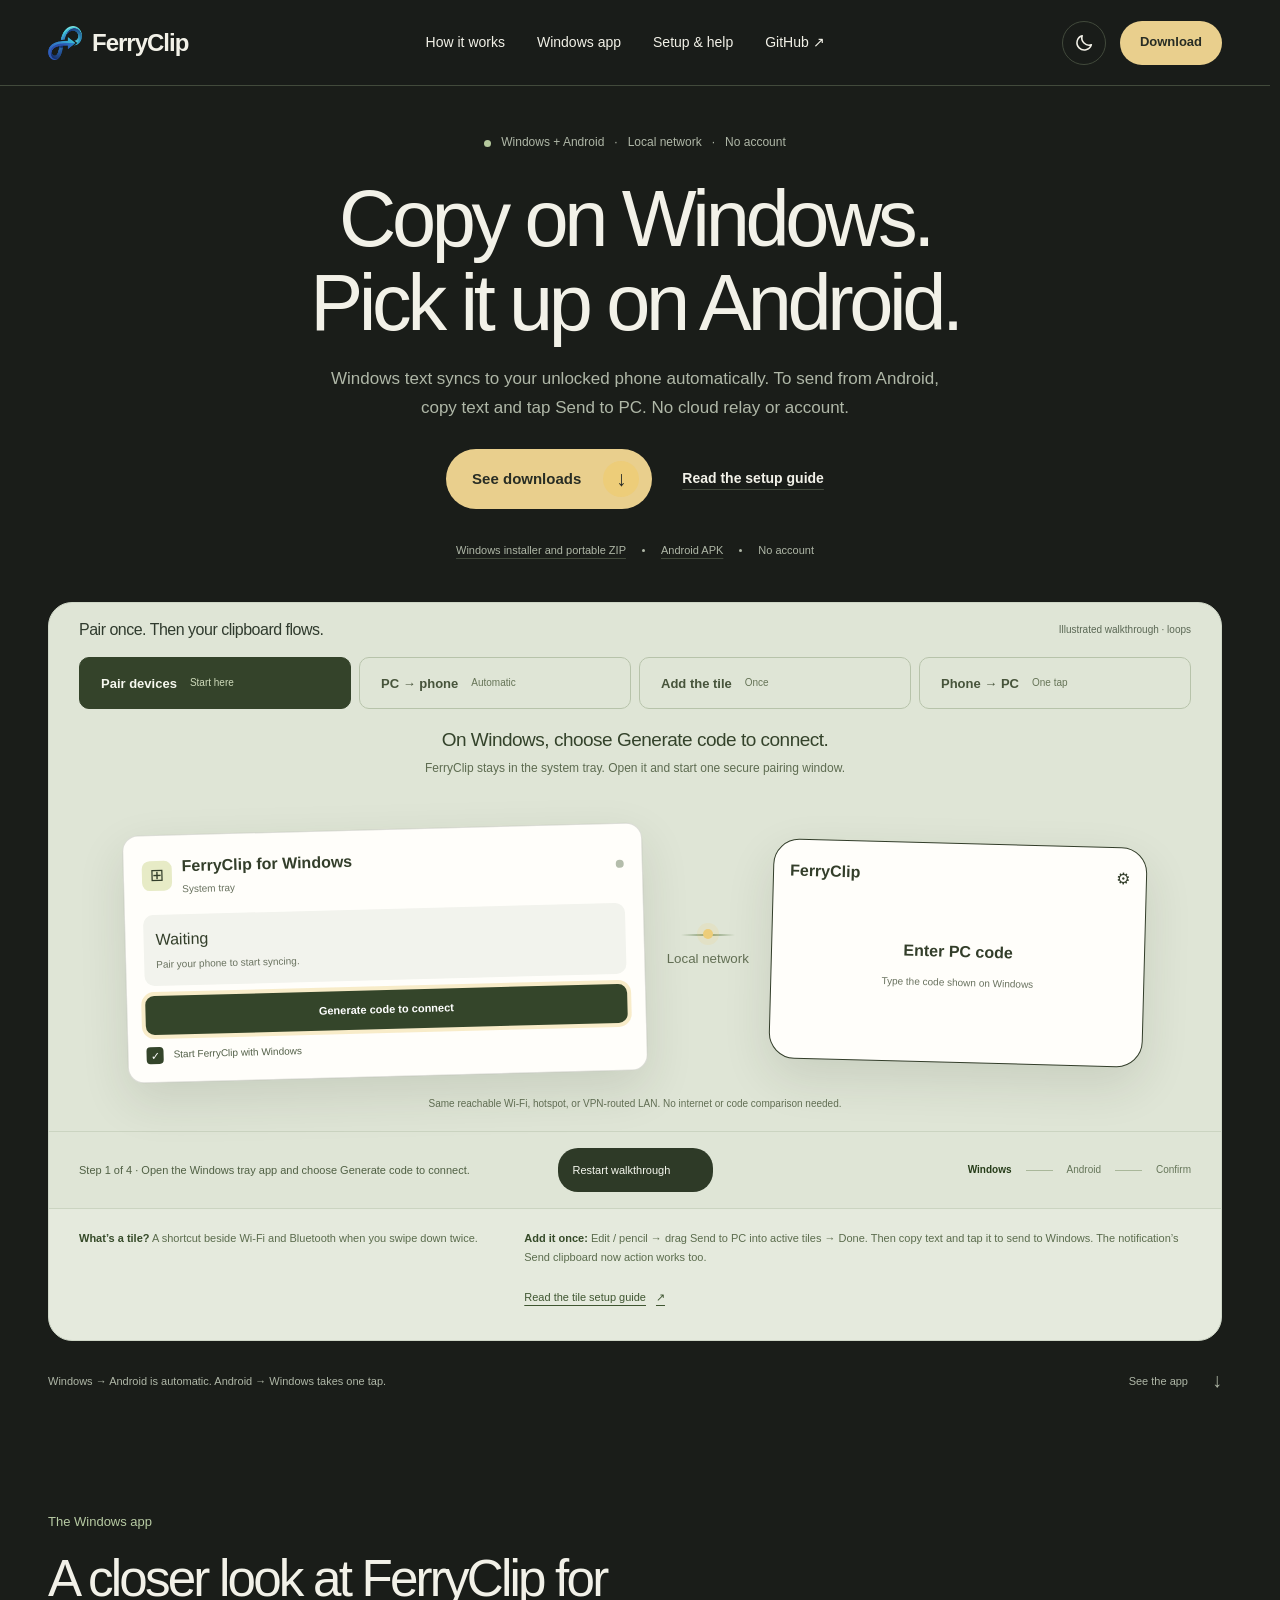
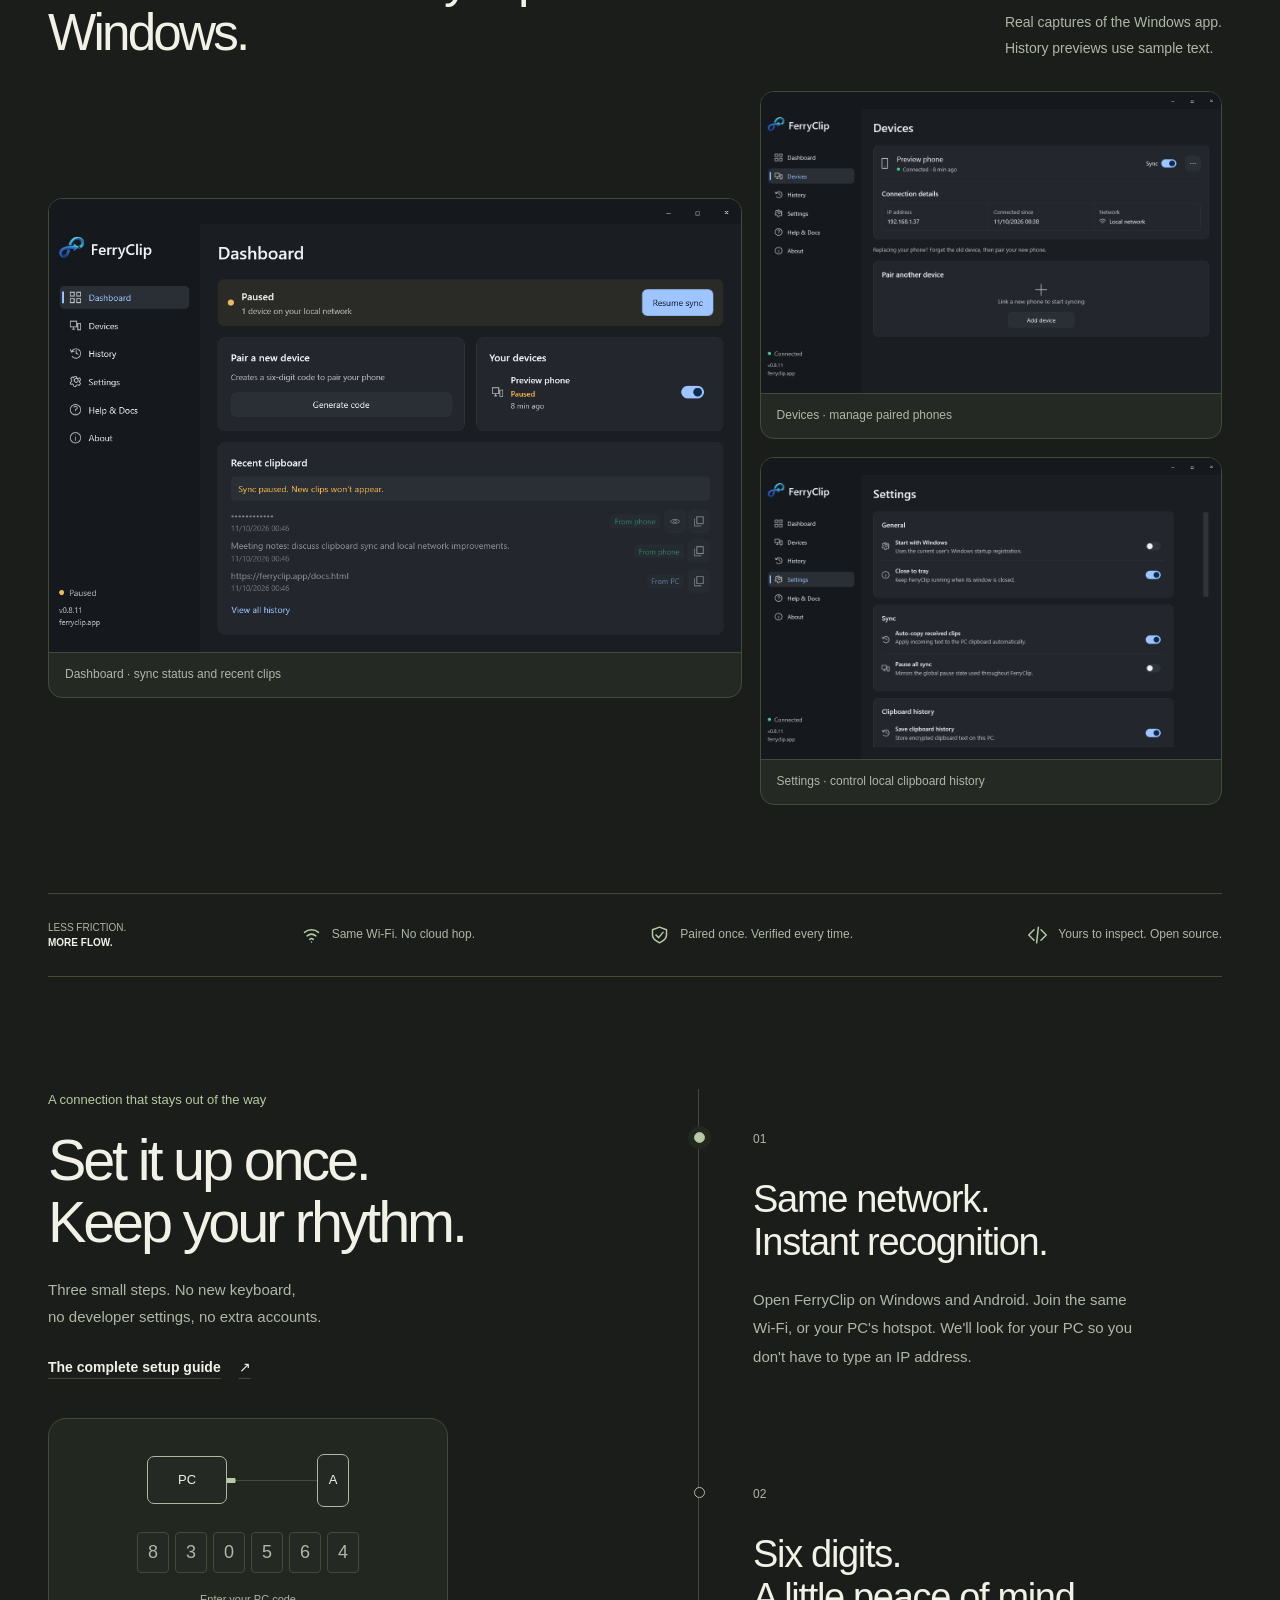
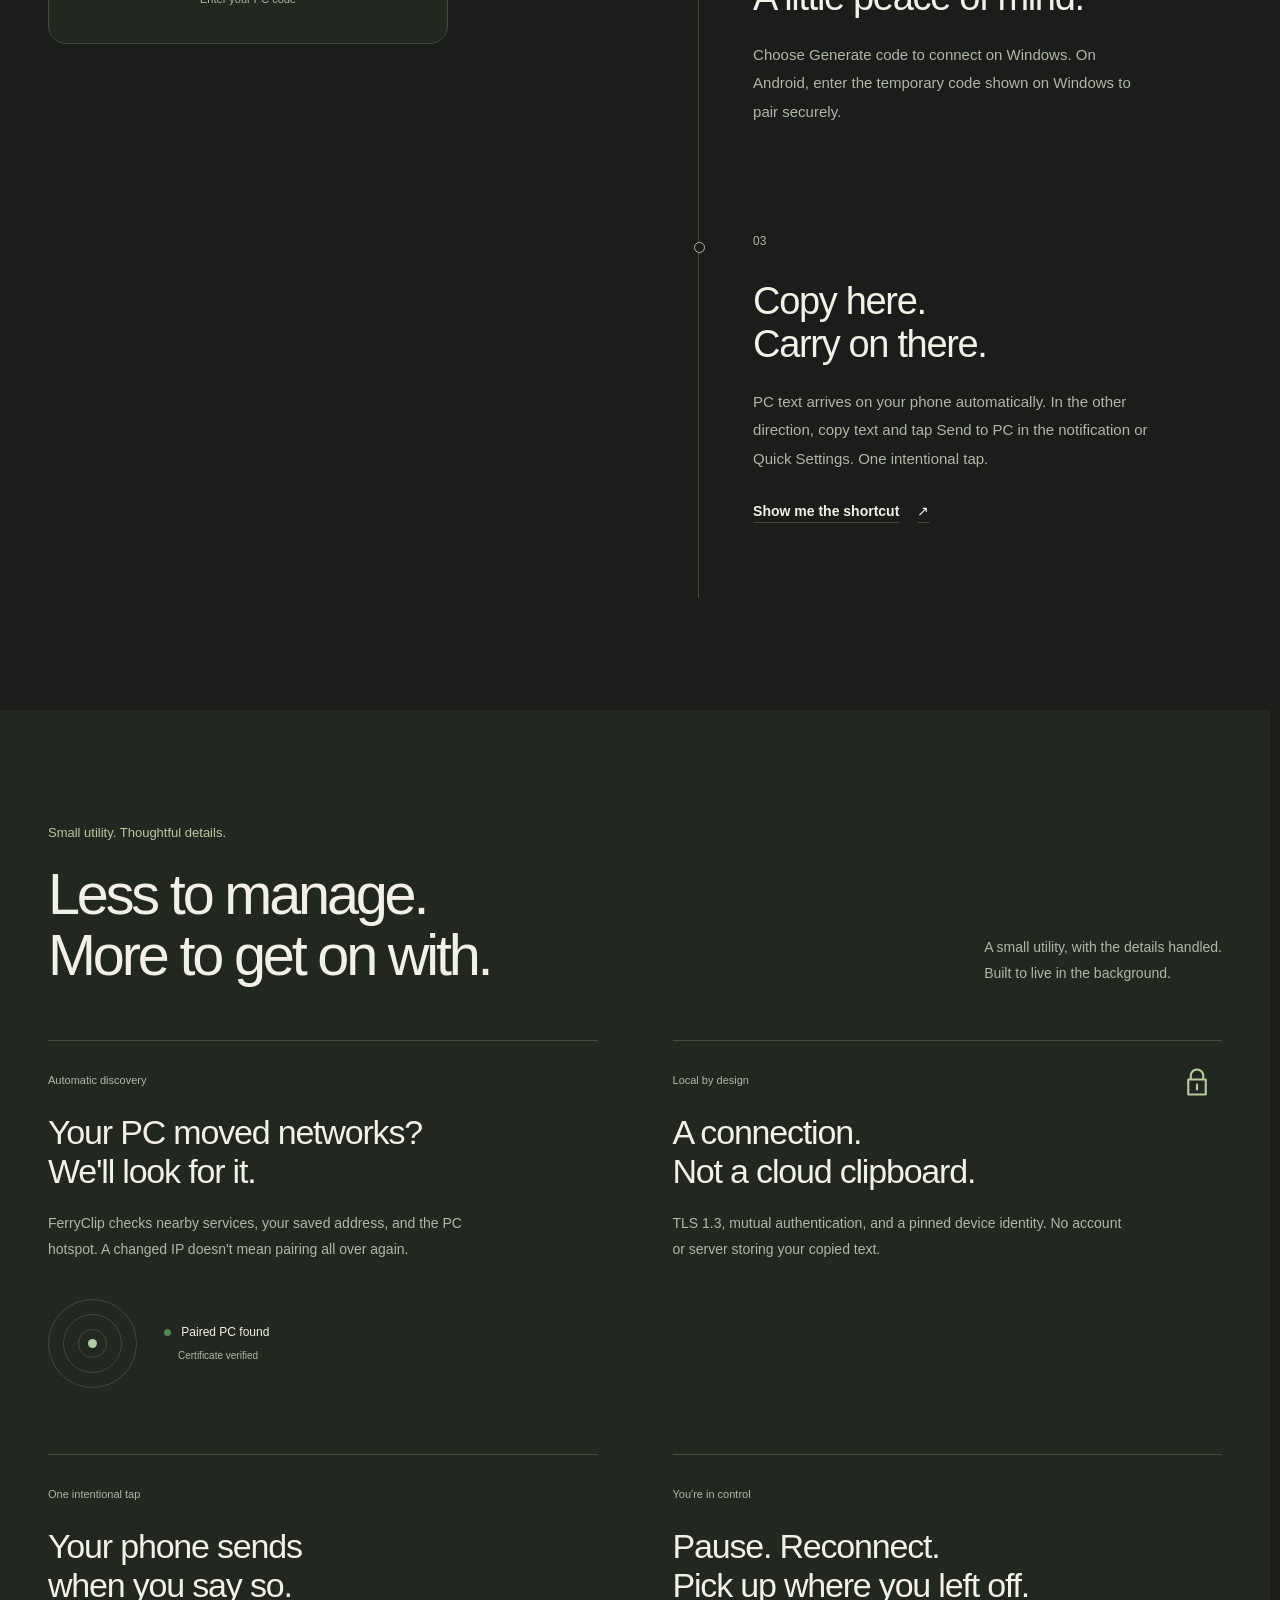
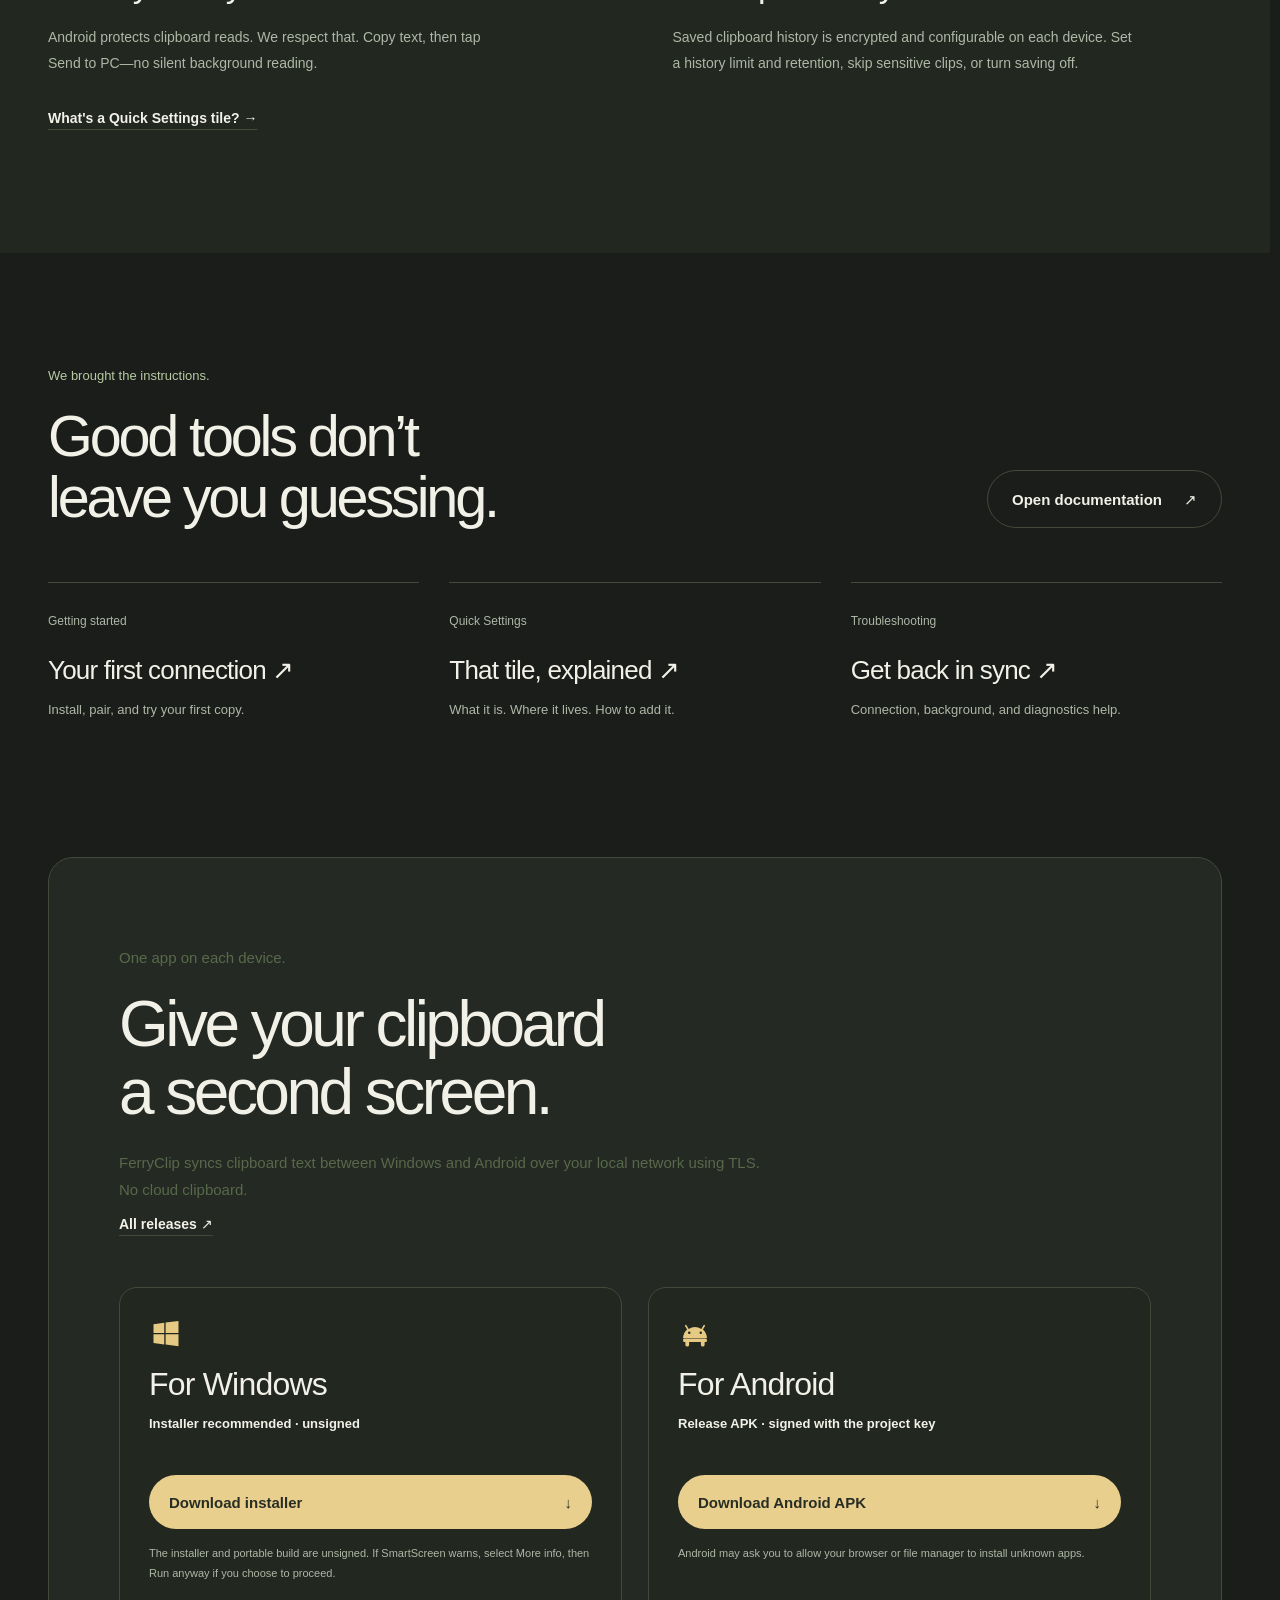
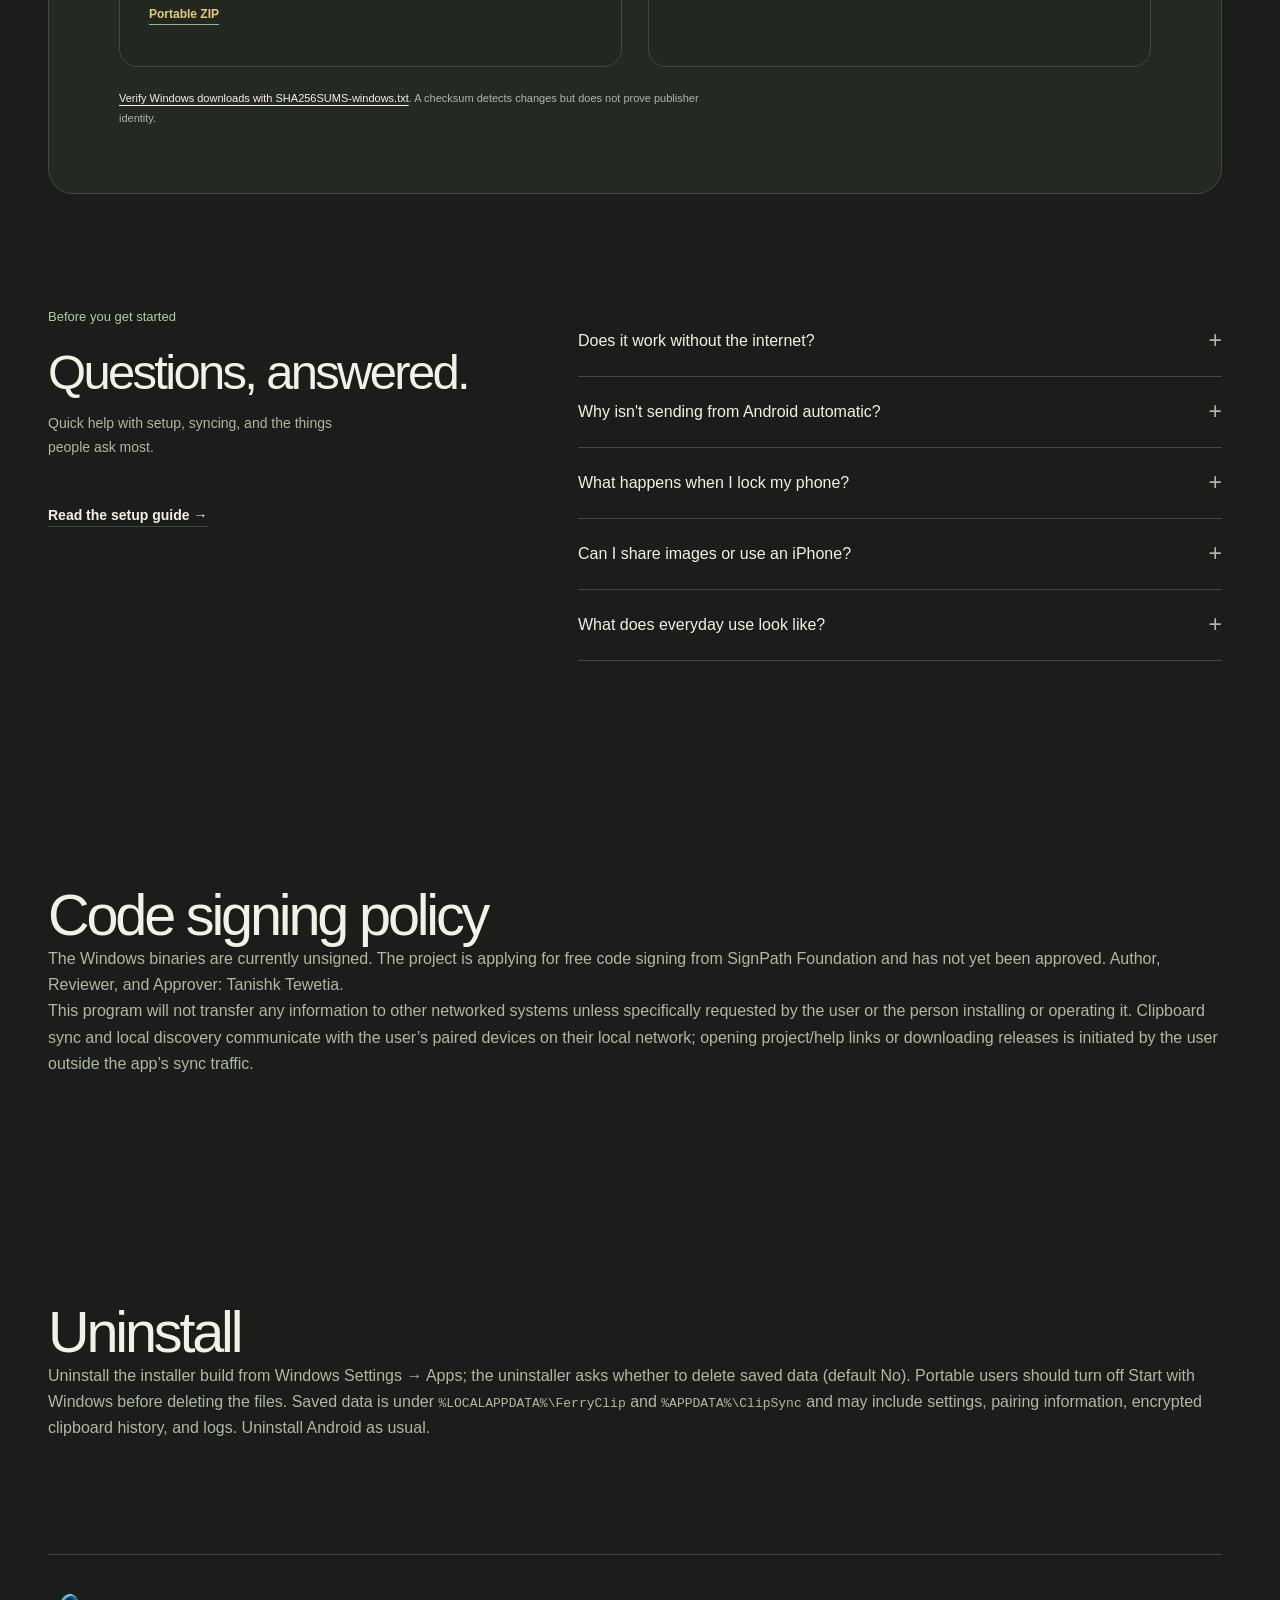
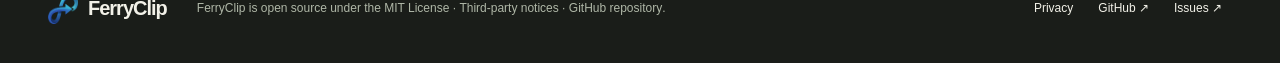
==== commit 61825401: "Phase 11 - Site Improvements #1: Update download links, verification and code signing policy" ====
--- a/site/index.html
+++ b/site/index.html
@@ -19,7 +19,7 @@
 <h1>Copy on Windows.<br>Pick it up on Android.</h1>
 <p class="hero-description">Windows text syncs to your unlocked phone automatically. To send from Android, copy text and tap Send to PC. No cloud relay or account.</p>
 <div class="hero-actions"><a class="button" href="#download">See downloads <span class="button-icon" aria-hidden="true">↓</span></a><a class="text-link" href="docs.html#pair">Read the setup guide</a></div>
-<p class="hero-facts"><a href="#download">Windows portable EXE</a><span></span><a href="#download">Android APK</a><span></span>No account</p>
+<p class="hero-facts"><a href="#download">Windows installer and portable ZIP</a><span></span><a href="#download">Android APK</a><span></span>No account</p>
 </div>
 <div class="flow-demo" data-chapter="pair" aria-label="FerryClip product walkthrough: pair Android with Windows, automatic PC to phone, one-time tile setup, then tap to send phone to PC">
 <div class="flow-top"><span class="flow-label">Pair once. Then your clipboard flows.</span><div class="motion-tools"><span class="demo-badge">Illustrated walkthrough · loops</span></div></div>
@@ -47,8 +47,11 @@
 <section class="section features-section"><div class="container"><div class="section-heading"><div><p class="section-kicker">Small utility. Thoughtful details.</p><h2>Less to manage.<br>More to get on with.</h2></div><p>A small utility, with the details handled.<br>Built to live in the background.</p></div>
 <div class="feature-grid"><article class="feature feature-wide"><span class="feature-tag">AUTOMATIC DISCOVERY</span><h3>Your PC moved networks?<br>We'll look for it.</h3><p>FerryClip checks nearby services, your saved address, and the PC hotspot. A changed IP doesn't mean pairing all over again.</p><div class="discovery-visual"><span class="radar"><i></i><b></b><em></em></span><span class="found-pc"><span class="dot"></span> Paired PC found <small>Certificate verified</small></span></div></article><article class="feature"><span class="feature-tag">LOCAL BY DESIGN</span><div class="lock-art" aria-hidden="true"><svg viewBox="0 0 24 24"><path d="M7 10V7a5 5 0 0 1 10 0v3M5 10h14v12H5zM12 14v4"/></svg></div><h3>A connection.<br>Not a cloud clipboard.</h3><p>TLS 1.3, mutual authentication, and a pinned device identity. No account or server storing your copied text.</p></article><article class="feature"><span class="feature-tag">ONE INTENTIONAL TAP</span><h3>Your phone sends<br>when you say so.</h3><p>Android protects clipboard reads. We respect that. Copy text, then tap Send to PC—no silent background reading.</p><a class="text-link" href="docs.html#send">What's a Quick Settings tile? →</a></article><article class="feature feature-wide feature-control"><div><span class="feature-tag">YOU'RE IN CONTROL</span><h3>Pause. Reconnect.<br>Pick up where you left off.</h3><p>Saved clipboard history is encrypted and configurable on each device. Set a history limit and retention, skip sensitive clips, or turn saving off.</p></div><div class="control-preview"><div><span class="dot"></span> Connected <small>Local network</small></div><hr><p>Pause syncing <span class="switch-demo"></span></p><span class="control-note">A little breathing room,<br>whenever you need it.</span></div></article></div></div></section>
 <section class="section container" id="docs"><div class="section-heading"><div><p class="section-kicker">We brought the instructions.</p><h2>Good tools don’t<br>leave you guessing.</h2></div><a class="button secondary" href="docs.html">Open documentation <span aria-hidden="true">↗</span></a></div><div class="doc-cards"><a href="docs.html#pair"><span>Getting started</span><h3>Your first connection ↗</h3><p>Install, pair, and try your first copy.</p></a><a href="docs.html#send"><span>Quick Settings</span><h3>That tile, explained ↗</h3><p>What it is. Where it lives. How to add it.</p></a><a href="docs.html#troubleshoot"><span>Troubleshooting</span><h3>Get back in sync ↗</h3><p>Connection, background, and diagnostics help.</p></a></div></section>
-<section class="download-section container" id="download"><div class="downloads-heading"><p class="section-kicker">One app on each device.</p><h2>Give your clipboard<br>a second screen.</h2><p>Download both apps, join the same Wi-Fi, and pair once.<br>No account. No cloud clipboard. No USB.</p></div><div class="platform-downloads"><article class="platform-download"><span class="platform-symbol" aria-hidden="true"><svg viewBox="0 0 24 24" focusable="false"><path fill="currentColor" stroke="none" d="M2 4.2 10.6 3v8.1H2V4.2Zm9.7-1.4L22 1.5v9.6H11.7V2.8ZM2 12.2h8.6v8.1L2 19.1v-6.9Zm9.7 0H22v9.6l-10.3-1.4v-8.2Z"/></svg></span><h3>For Windows</h3><p data-windows-version>Windows x64 · v0.8.16 · 69.6 MiB · unsigned</p><a class="button windows-download" href="https://github.com/Tanishktewetia/FerryClip/releases/download/v0.8.11-beta.2/FerryClip-0.8.16-Windows.exe" download>Download Windows EXE <span aria-hidden="true">↓</span></a><p class="platform-fine">Portable Windows x64 app with its runtime included. Quit older FerryClip instances, then run the EXE. Windows may warn because this preview app is unsigned; verify its checksum first.</p><a class="text-link" href="docs.html#install">Windows setup &amp; safety</a></article><article class="platform-download"><span class="platform-symbol" aria-hidden="true"><svg viewBox="0 0 24 24" focusable="false"><path fill="currentColor" stroke="none" d="M5.7 8.4 4.1 5.7a.65.65 0 0 1 1.1-.7l1.7 2.9a10.1 10.1 0 0 1 10.2 0l1.7-2.9a.65.65 0 1 1 1.1.7l-1.6 2.7a9.2 9.2 0 0 1 3.2 6.8H2.5a9.2 9.2 0 0 1 3.2-6.8ZM7.4 12a1 1 0 1 0 0-2 1 1 0 0 0 0 2Zm9.2 0a1 1 0 1 0 0-2 1 1 0 0 0 0 2ZM2.5 16.4c0-.5.4-.9.9-.9h17.2c.5 0 .9.4.9.9v1.1c0 .5-.4.9-.9.9h-.9v2.1a1.5 1.5 0 0 1-3 0v-2.1H7.3v2.1a1.5 1.5 0 0 1-3 0v-2.1h-.9a.9.9 0 0 1-.9-.9v-1.1Z"/></svg></span><h3>For Android</h3><p data-android-version>Android 10+ · v0.8.16 · 2.5 MiB · debug-signed</p><a class="button apk-download" href="https://github.com/Tanishktewetia/FerryClip/releases/download/v0.8.11-beta.2/FerryClip-0.8.16-Android.apk" download>Download Android APK <span aria-hidden="true">↓</span></a><p class="platform-fine">Preview APK signed with a debug key, not from Google Play. Android may show an install warning. Open it from Downloads and allow installs from that source if prompted; you can turn that permission off afterward.</p><a class="text-link" href="docs.html#install">Android sideloading guide</a></article></div><p class="download-status" role="status"></p><p class="download-fine">Preview builds: the Windows EXE is unsigned and the Android APK is debug-signed. SHA-256 checksums help detect file changes, but do not prove who published a file. <a href="downloads/SHA256SUMS.txt" download>View checksums</a>. No automatic updater.</p></section>
+<section class="download-section container" id="download"><div class="downloads-heading"><p class="section-kicker">One app on each device.</p><h2>Give your clipboard<br>a second screen.</h2><p>FerryClip syncs clipboard text between Windows and Android over your local network using TLS. No cloud clipboard.</p><a class="text-link" href="https://github.com/Tanishktewetia/FerryClip/releases">All releases ↗</a></div><div class="platform-downloads"><article class="platform-download"><span class="platform-symbol" aria-hidden="true"><svg viewBox="0 0 24 24" focusable="false"><path fill="currentColor" stroke="none" d="M2 4.2 10.6 3v8.1H2V4.2Zm9.7-1.4L22 1.5v9.6H11.7V2.8ZM2 12.2h8.6v8.1L2 19.1v-6.9Zm9.7 0H22v9.6l-10.3-1.4v-8.2Z"/></svg></span><h3>For Windows</h3><p>Installer recommended · unsigned</p><a class="button windows-download" href="https://github.com/Tanishktewetia/FerryClip/releases/latest/download/FerryClip-Windows-Setup.exe" download>Download installer <span aria-hidden="true">↓</span></a><p class="platform-fine">The installer and portable build are unsigned. If SmartScreen warns, select More info, then Run anyway if you choose to proceed.</p><a class="text-link" href="https://github.com/Tanishktewetia/FerryClip/releases/latest/download/FerryClip-Windows-Portable.zip">Portable ZIP</a></article><article class="platform-download"><span class="platform-symbol" aria-hidden="true"><svg viewBox="0 0 24 24" focusable="false"><path fill="currentColor" stroke="none" d="M5.7 8.4 4.1 5.7a.65.65 0 0 1 1.1-.7l1.7 2.9a10.1 10.1 0 0 1 10.2 0l1.7-2.9a.65.65 0 1 1 1.1.7l-1.6 2.7a9.2 9.2 0 0 1 3.2 6.8H2.5a9.2 9.2 0 0 1 3.2-6.8ZM7.4 12a1 1 0 1 0 0-2 1 1 0 0 0 0 2Zm9.2 0a1 1 0 1 0 0-2 1 1 0 0 0 0 2ZM2.5 16.4c0-.5.4-.9.9-.9h17.2c.5 0 .9.4.9.9v1.1c0 .5-.4.9-.9.9h-.9v2.1a1.5 1.5 0 0 1-3 0v-2.1H7.3v2.1a1.5 1.5 0 0 1-3 0v-2.1h-.9a.9.9 0 0 1-.9-.9v-1.1Z"/></svg></span><h3>For Android</h3><p>Release APK · signed with the project key</p><a class="button apk-download" href="https://github.com/Tanishktewetia/FerryClip/releases/latest/download/FerryClip-Android.apk" download>Download Android APK <span aria-hidden="true">↓</span></a><p class="platform-fine">Android may ask you to allow your browser or file manager to install unknown apps.</p></article></div><p class="download-status" role="status"></p><p class="download-fine"><a href="https://github.com/Tanishktewetia/FerryClip/releases/latest/download/SHA256SUMS-windows.txt">Verify Windows downloads with SHA256SUMS-windows.txt</a>. A checksum detects changes but does not prove publisher identity.</p></section>
 <section class="section container faq" id="faq"><div><p class="section-kicker">Before you get started</p><h2>Questions, answered.</h2><p class="faq-intro">Quick help with setup, syncing, and the things people ask most.</p><a class="text-link" href="docs.html#start">Read the setup guide →</a></div><div class="faq-list"><details><summary>Does it work without the internet?</summary><p>Clipboard traffic goes directly over your local network. Your devices need to be on the same reachable Wi-Fi or PC hotspot; internet is only needed to download the apps or open online help.</p></details><details><summary>Why isn't sending from Android automatic?</summary><p>Android restricts background clipboard reads. Tap Send clipboard now in the notification, or Send to PC in Quick Settings, to deliberately share your copied text. No extra keyboard or helper app is needed.</p></details><details><summary>What happens when I lock my phone?</summary><p>Incoming PC text is applied when you unlock. Clipboard history is separate: when enabled, clips are stored encrypted on each device and can be limited or cleared in Settings. Android may still show its system clipboard indicator.</p></details><details><summary>Can I share images or use an iPhone?</summary><p>FerryClip currently supports plain text between Windows and Android. Image transfer, iOS, and remote internet syncing are not included.</p></details><details><summary>What does everyday use look like?</summary><p>Once paired, Windows copies sync to your unlocked Android phone automatically. To send the other way, copy text on your phone and tap Send to PC in the notification or Quick Settings tile. </p></details></div></section>
+<section class="section container" id="code-signing-policy"><h2>Code signing policy</h2><p>The Windows binaries are currently unsigned. The project is applying for free code signing from SignPath Foundation and has not yet been approved. Author, Reviewer, and Approver: <a href="https://github.com/Tanishktewetia">Tanishk Tewetia</a>.</p><p>This program will not transfer any information to other networked systems unless specifically requested by the user or the person installing or operating it. Clipboard sync and local discovery communicate with the user’s paired devices on their local network; opening project/help links or downloading releases is initiated by the user outside the app’s sync traffic.</p><!-- After SignPath Foundation approval, add: Free code signing provided by SignPath.io, certificate by SignPath Foundation --></section>
+<section class="section container" id="uninstall"><h2>Uninstall</h2><p>Uninstall the installer build from Windows Settings → Apps; the uninstaller asks whether to delete saved data (default No). Portable users should turn off Start with Windows before deleting the files. Saved data is under <code>%LOCALAPPDATA%\FerryClip</code> and <code>%APPDATA%\ClipSync</code> and may include settings, pairing information, encrypted clipboard history, and logs. Uninstall Android as usual.</p></section>
 </main>
-<footer class="container footer"><a class="brand" href="index.html"><img src="FerryClip-logo.png" width="30" height="30" alt="">FerryClip</a><span>Less back and forth. More getting on with it.</span><div><a href="docs.html#privacy">Privacy</a><a href="https://github.com/Tanishktewetia/FerryClip" target="_blank" rel="noopener noreferrer">GitHub ↗</a><a href="https://github.com/Tanishktewetia/FerryClip/issues" target="_blank" rel="noopener noreferrer">Issues ↗</a></div></footer>
+<footer class="container footer"><a class="brand" href="index.html"><img src="FerryClip-logo.png" width="30" height="30" alt="">FerryClip</a><span>FerryClip is open source under the <a href="https://github.com/Tanishktewetia/FerryClip/blob/main/LICENSE">MIT License</a> · <a href="https://github.com/Tanishktewetia/FerryClip/blob/main/THIRD_PARTY_NOTICES.md">Third-party notices</a> · <a href="https://github.com/Tanishktewetia/FerryClip">GitHub repository</a>.</span><div><a href="docs.html#privacy">Privacy</a><a href="https://github.com/Tanishktewetia/FerryClip" target="_blank" rel="noopener noreferrer">GitHub ↗</a><a href="https://github.com/Tanishktewetia/FerryClip/issues" target="_blank" rel="noopener noreferrer">Issues ↗</a></div></footer>
 </body></html>
+
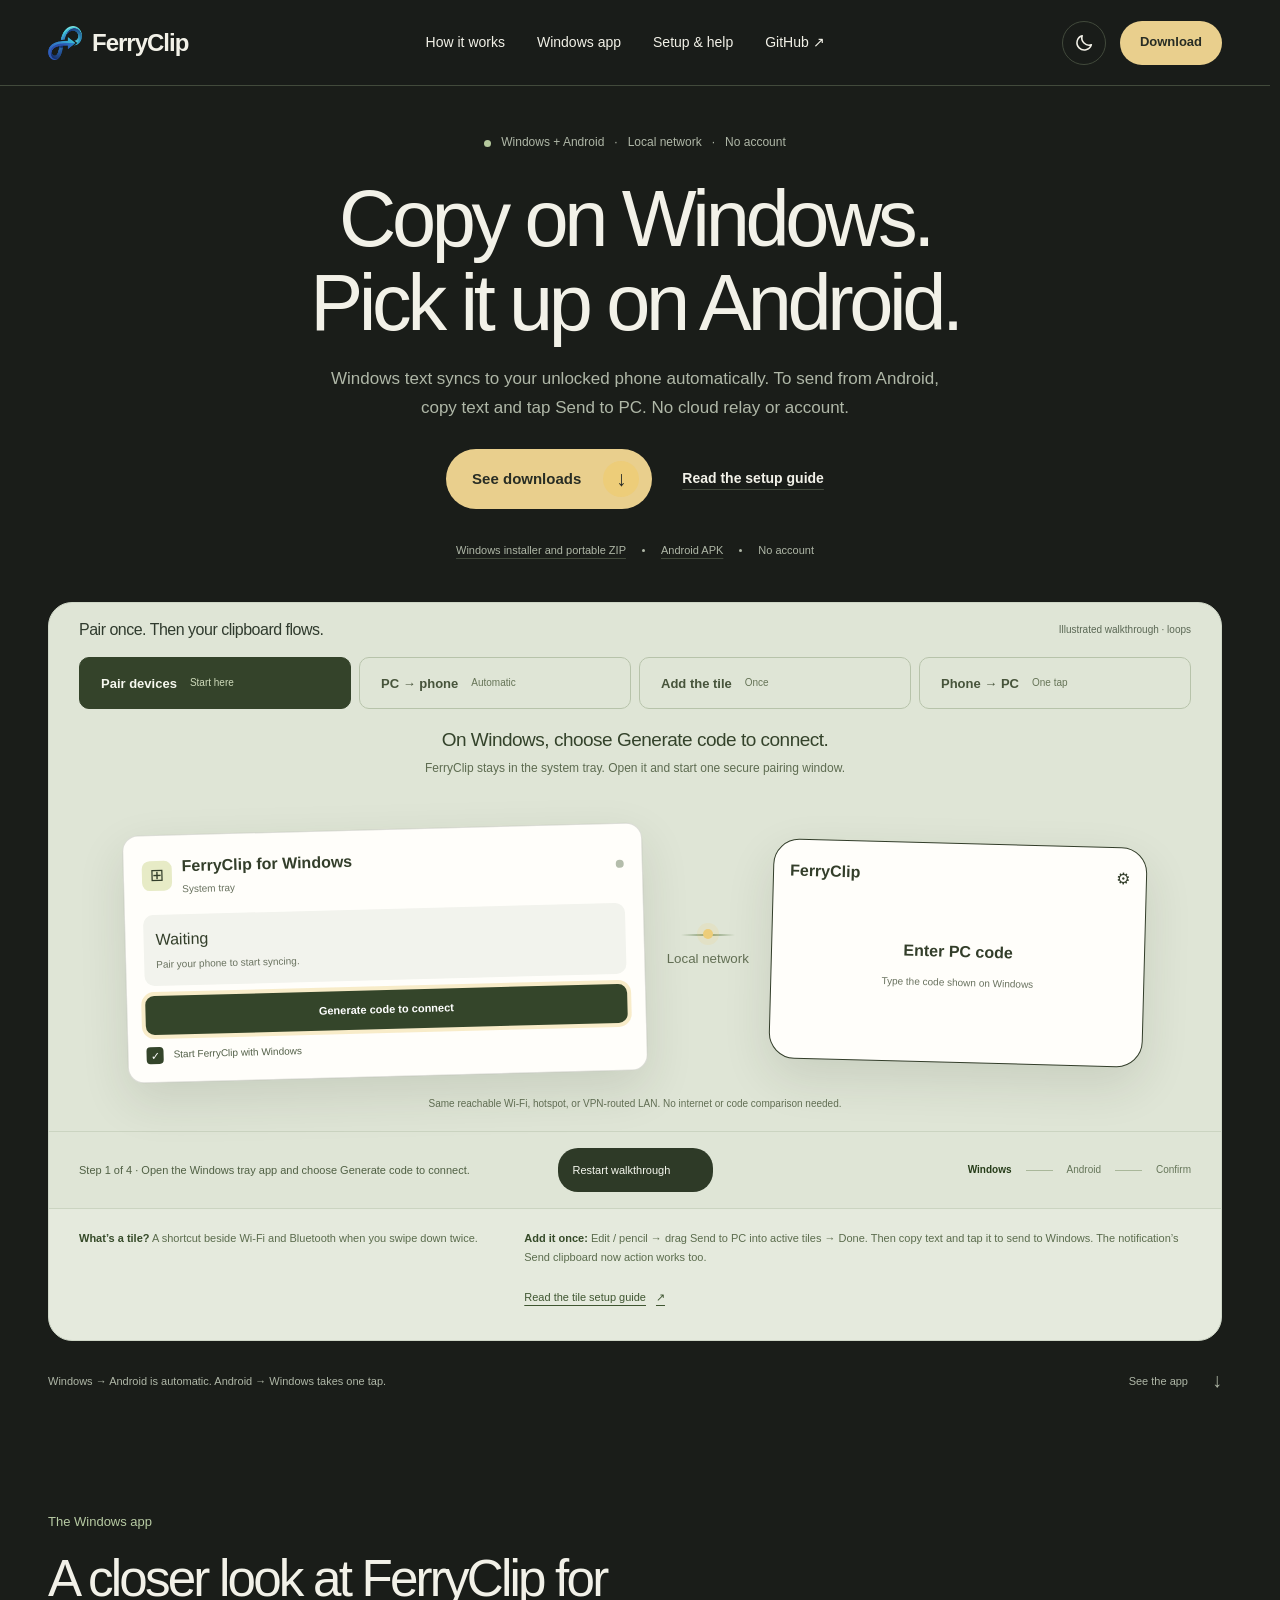
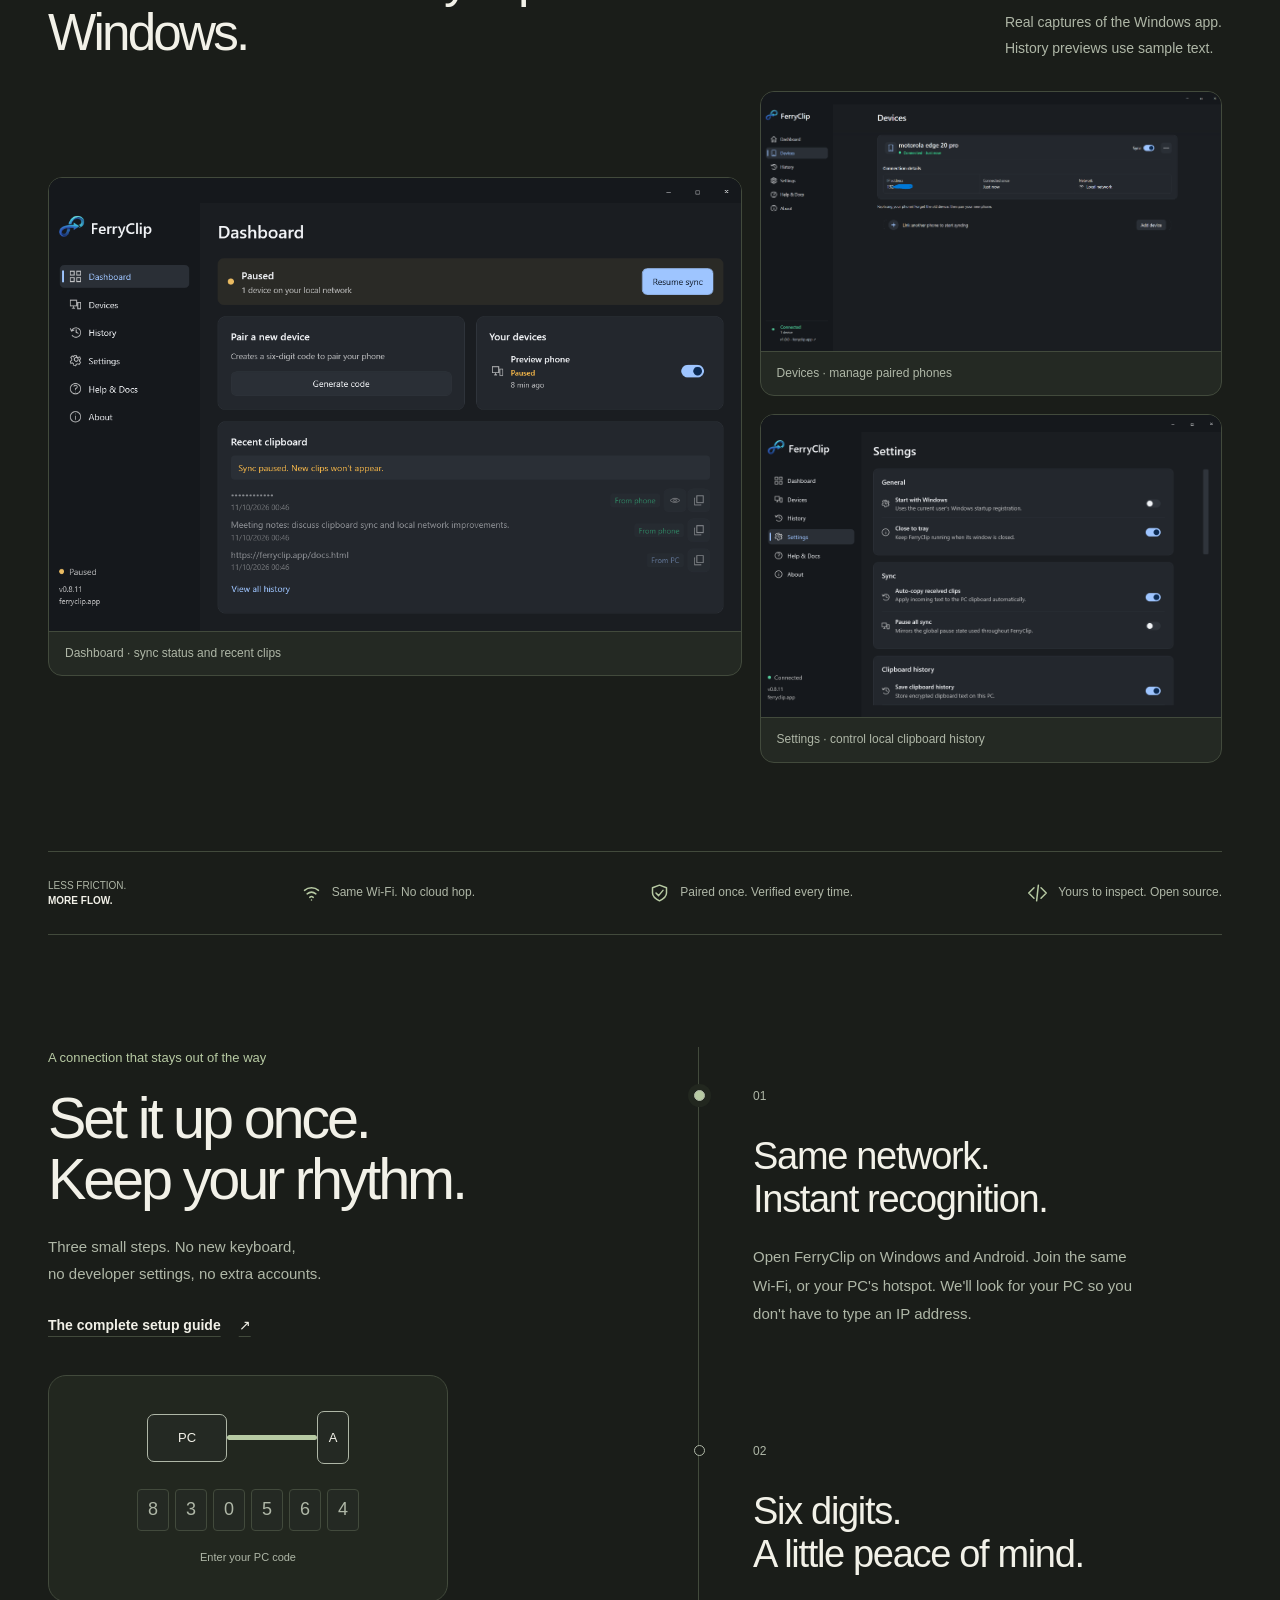
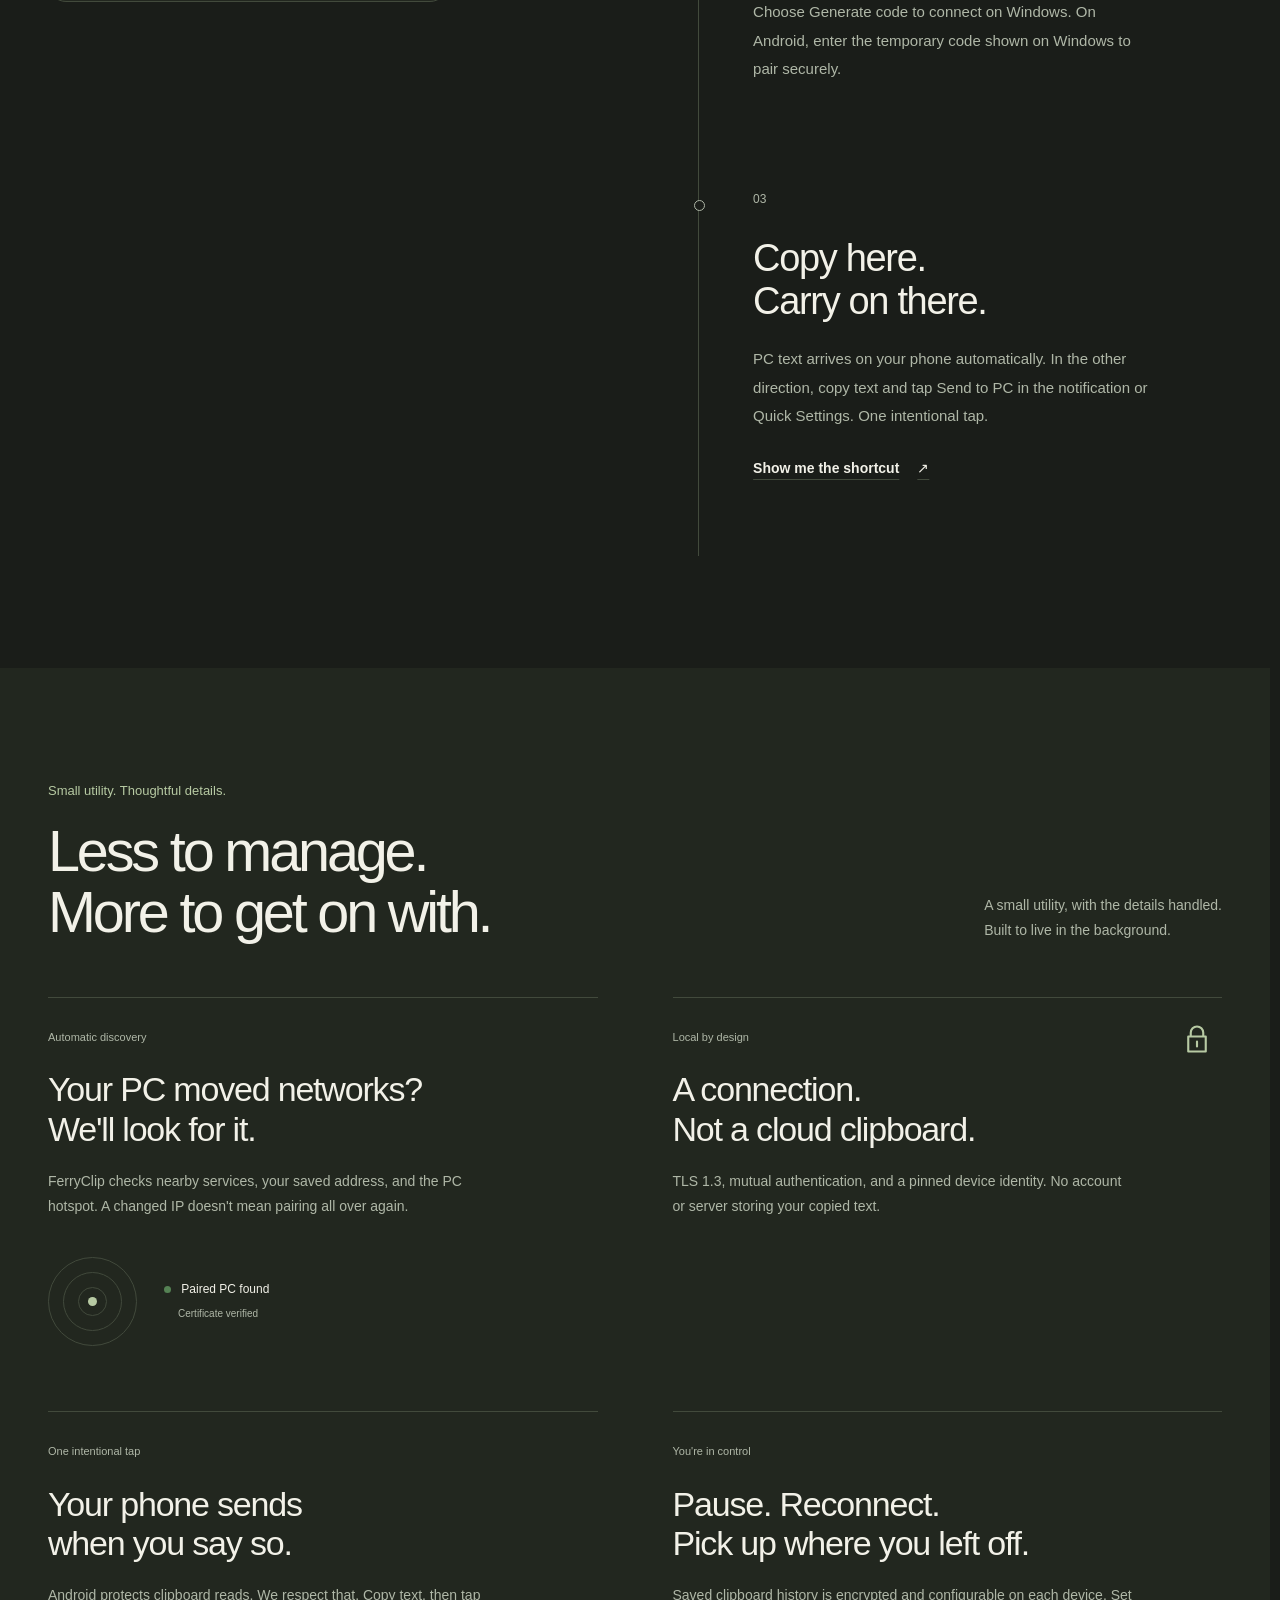
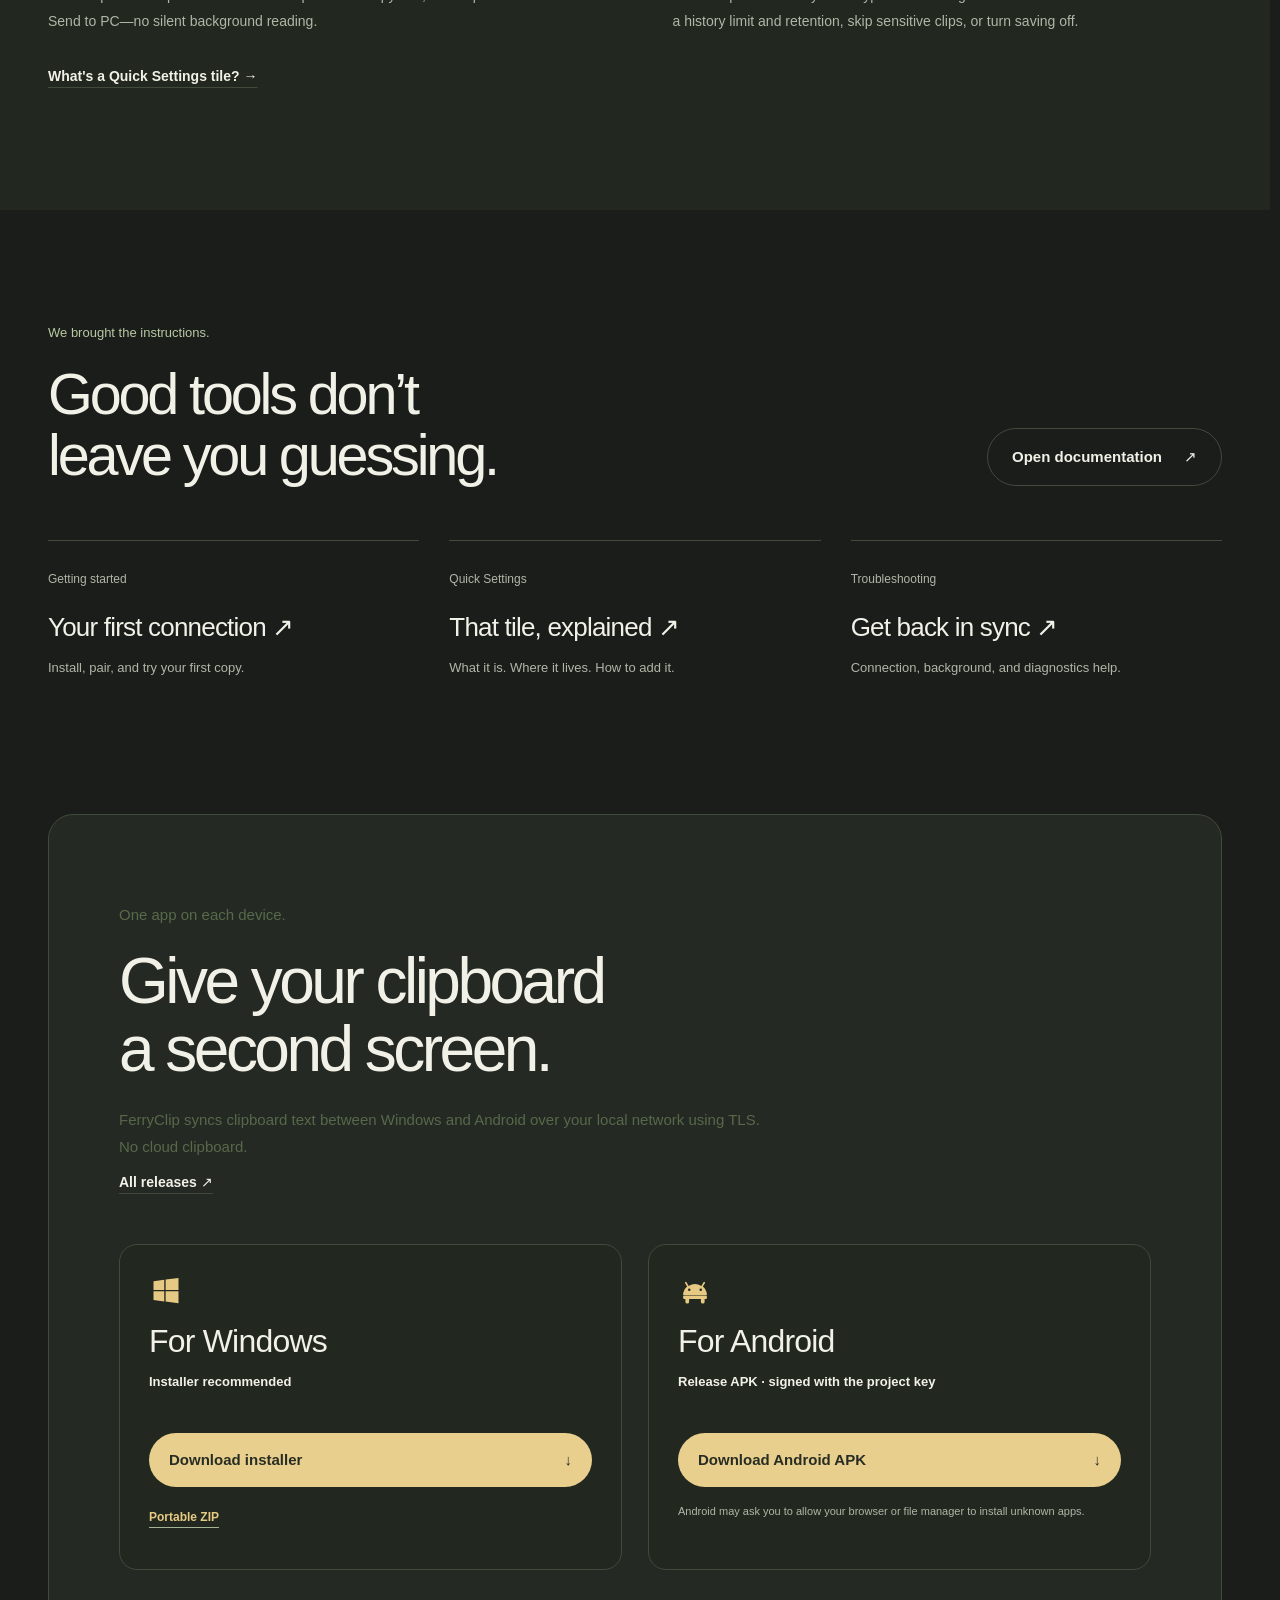
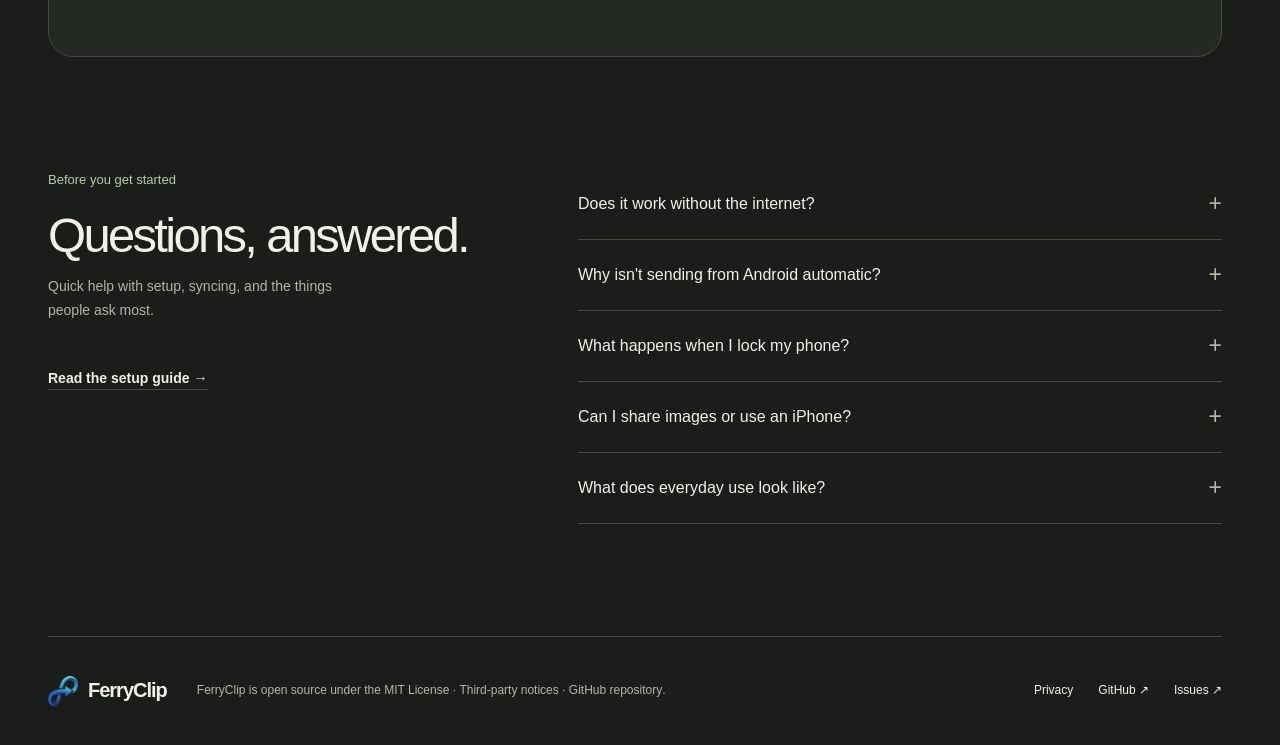
==== commit 0ce5d841: "Phase 11 - Site Improvements #2: Fix docs navigation and redact screenshot" ====
--- a/site/index.html
+++ b/site/index.html
@@ -38,7 +38,7 @@
 </div>
 <div class="hero-scroll"><span>Windows → Android is automatic. Android → Windows takes one tap.</span><a href="#screenshots" aria-label="See FerryClip for Windows">See the app <span aria-hidden="true">↓</span></a></div>
 </section>
-<section class="app-gallery container" id="screenshots" aria-labelledby="screenshots-title"><div class="section-heading"><div><p class="section-kicker">The Windows app</p><h2 id="screenshots-title">A closer look at FerryClip for Windows.</h2></div><p>Real captures of the Windows app.<br>History previews use sample text.</p></div><div class="app-gallery-grid"><figure class="app-shot app-shot-main"><img src="images/app/windows-dashboard.png" width="1100" height="720" alt="FerryClip for Windows dashboard showing sync status and recent clipboard items"><figcaption>Dashboard · sync status and recent clips</figcaption></figure><figure class="app-shot"><img src="images/app/windows-devices.png" width="1100" height="720" alt="FerryClip for Windows Devices page showing a paired phone and local network connection details"><figcaption>Devices · manage paired phones</figcaption></figure><figure class="app-shot"><img src="images/app/windows-settings.png" width="1100" height="720" alt="FerryClip for Windows Settings page with clipboard-history controls"><figcaption>Settings · control local clipboard history</figcaption></figure></div></section><section class="principles container" aria-label="Product principles"><span>LESS FRICTION.<br><strong>MORE FLOW.</strong></span><div><svg viewBox="0 0 24 24" aria-hidden="true"><path d="M4 9a12 12 0 0 1 16 0M7 13a8 8 0 0 1 10 0m-7 4a3 3 0 0 1 4 0m-2 3h0"/></svg> Same Wi-Fi. No cloud hop.</div><div><svg viewBox="0 0 24 24" aria-hidden="true"><path d="M12 3 4 6v6c0 5 8 9 8 9s8-4 8-9V6ZM8 12l3 3 5-6"/></svg> Paired once. Verified every time.</div><div><svg viewBox="0 0 24 24" aria-hidden="true"><path d="m8 6-6 6 6 6m8-12 6 6-6 6m-3-15-2 18"/></svg> Yours to inspect. Open source.</div></section>
+<section class="app-gallery container" id="screenshots" aria-labelledby="screenshots-title"><div class="section-heading"><div><p class="section-kicker">The Windows app</p><h2 id="screenshots-title">A closer look at FerryClip for Windows.</h2></div><p>Real captures of the Windows app.<br>History previews use sample text.</p></div><div class="app-gallery-grid"><figure class="app-shot app-shot-main"><img src="images/app/windows-dashboard.png" width="1100" height="720" alt="FerryClip for Windows dashboard showing sync status and recent clipboard items"><figcaption>Dashboard · sync status and recent clips</figcaption></figure><figure class="app-shot"><img src="images/app/windows-devices.png" width="1100" height="720" alt="FerryClip Devices screen with the paired phone and its IP address obscured"><figcaption>Devices · manage paired phones</figcaption></figure><figure class="app-shot"><img src="images/app/windows-settings.png" width="1100" height="720" alt="FerryClip for Windows Settings page with clipboard-history controls"><figcaption>Settings · control local clipboard history</figcaption></figure></div></section><section class="principles container" aria-label="Product principles"><span>LESS FRICTION.<br><strong>MORE FLOW.</strong></span><div><svg viewBox="0 0 24 24" aria-hidden="true"><path d="M4 9a12 12 0 0 1 16 0M7 13a8 8 0 0 1 10 0m-7 4a3 3 0 0 1 4 0m-2 3h0"/></svg> Same Wi-Fi. No cloud hop.</div><div><svg viewBox="0 0 24 24" aria-hidden="true"><path d="M12 3 4 6v6c0 5 8 9 8 9s8-4 8-9V6ZM8 12l3 3 5-6"/></svg> Paired once. Verified every time.</div><div><svg viewBox="0 0 24 24" aria-hidden="true"><path d="m8 6-6 6 6 6m8-12 6 6-6 6m-3-15-2 18"/></svg> Yours to inspect. Open source.</div></section>
 <section class="section container scroll-story" id="how-it-works">
 <div class="story-heading"><p class="section-kicker">A connection that stays out of the way</p><h2>Set it up once.<br>Keep your rhythm.</h2><p>Three small steps. No new keyboard,<br>no developer settings, no extra accounts.</p><a class="text-link" href="docs.html#pair">The complete setup guide <span aria-hidden="true">↗</span></a>
 <div class="story-object" aria-hidden="true"><div class="story-orbit"><div class="story-host">PC</div><div class="story-wire"><span></span></div><div class="story-phone">A</div></div><div class="story-code"><span>8</span><span>3</span><span>0</span><span>5</span><span>6</span><span>4</span></div><div class="story-caption">Find your devices</div></div></div>
@@ -47,10 +47,10 @@
 <section class="section features-section"><div class="container"><div class="section-heading"><div><p class="section-kicker">Small utility. Thoughtful details.</p><h2>Less to manage.<br>More to get on with.</h2></div><p>A small utility, with the details handled.<br>Built to live in the background.</p></div>
 <div class="feature-grid"><article class="feature feature-wide"><span class="feature-tag">AUTOMATIC DISCOVERY</span><h3>Your PC moved networks?<br>We'll look for it.</h3><p>FerryClip checks nearby services, your saved address, and the PC hotspot. A changed IP doesn't mean pairing all over again.</p><div class="discovery-visual"><span class="radar"><i></i><b></b><em></em></span><span class="found-pc"><span class="dot"></span> Paired PC found <small>Certificate verified</small></span></div></article><article class="feature"><span class="feature-tag">LOCAL BY DESIGN</span><div class="lock-art" aria-hidden="true"><svg viewBox="0 0 24 24"><path d="M7 10V7a5 5 0 0 1 10 0v3M5 10h14v12H5zM12 14v4"/></svg></div><h3>A connection.<br>Not a cloud clipboard.</h3><p>TLS 1.3, mutual authentication, and a pinned device identity. No account or server storing your copied text.</p></article><article class="feature"><span class="feature-tag">ONE INTENTIONAL TAP</span><h3>Your phone sends<br>when you say so.</h3><p>Android protects clipboard reads. We respect that. Copy text, then tap Send to PC—no silent background reading.</p><a class="text-link" href="docs.html#send">What's a Quick Settings tile? →</a></article><article class="feature feature-wide feature-control"><div><span class="feature-tag">YOU'RE IN CONTROL</span><h3>Pause. Reconnect.<br>Pick up where you left off.</h3><p>Saved clipboard history is encrypted and configurable on each device. Set a history limit and retention, skip sensitive clips, or turn saving off.</p></div><div class="control-preview"><div><span class="dot"></span> Connected <small>Local network</small></div><hr><p>Pause syncing <span class="switch-demo"></span></p><span class="control-note">A little breathing room,<br>whenever you need it.</span></div></article></div></div></section>
 <section class="section container" id="docs"><div class="section-heading"><div><p class="section-kicker">We brought the instructions.</p><h2>Good tools don’t<br>leave you guessing.</h2></div><a class="button secondary" href="docs.html">Open documentation <span aria-hidden="true">↗</span></a></div><div class="doc-cards"><a href="docs.html#pair"><span>Getting started</span><h3>Your first connection ↗</h3><p>Install, pair, and try your first copy.</p></a><a href="docs.html#send"><span>Quick Settings</span><h3>That tile, explained ↗</h3><p>What it is. Where it lives. How to add it.</p></a><a href="docs.html#troubleshoot"><span>Troubleshooting</span><h3>Get back in sync ↗</h3><p>Connection, background, and diagnostics help.</p></a></div></section>
-<section class="download-section container" id="download"><div class="downloads-heading"><p class="section-kicker">One app on each device.</p><h2>Give your clipboard<br>a second screen.</h2><p>FerryClip syncs clipboard text between Windows and Android over your local network using TLS. No cloud clipboard.</p><a class="text-link" href="https://github.com/Tanishktewetia/FerryClip/releases">All releases ↗</a></div><div class="platform-downloads"><article class="platform-download"><span class="platform-symbol" aria-hidden="true"><svg viewBox="0 0 24 24" focusable="false"><path fill="currentColor" stroke="none" d="M2 4.2 10.6 3v8.1H2V4.2Zm9.7-1.4L22 1.5v9.6H11.7V2.8ZM2 12.2h8.6v8.1L2 19.1v-6.9Zm9.7 0H22v9.6l-10.3-1.4v-8.2Z"/></svg></span><h3>For Windows</h3><p>Installer recommended · unsigned</p><a class="button windows-download" href="https://github.com/Tanishktewetia/FerryClip/releases/latest/download/FerryClip-Windows-Setup.exe" download>Download installer <span aria-hidden="true">↓</span></a><p class="platform-fine">The installer and portable build are unsigned. If SmartScreen warns, select More info, then Run anyway if you choose to proceed.</p><a class="text-link" href="https://github.com/Tanishktewetia/FerryClip/releases/latest/download/FerryClip-Windows-Portable.zip">Portable ZIP</a></article><article class="platform-download"><span class="platform-symbol" aria-hidden="true"><svg viewBox="0 0 24 24" focusable="false"><path fill="currentColor" stroke="none" d="M5.7 8.4 4.1 5.7a.65.65 0 0 1 1.1-.7l1.7 2.9a10.1 10.1 0 0 1 10.2 0l1.7-2.9a.65.65 0 1 1 1.1.7l-1.6 2.7a9.2 9.2 0 0 1 3.2 6.8H2.5a9.2 9.2 0 0 1 3.2-6.8ZM7.4 12a1 1 0 1 0 0-2 1 1 0 0 0 0 2Zm9.2 0a1 1 0 1 0 0-2 1 1 0 0 0 0 2ZM2.5 16.4c0-.5.4-.9.9-.9h17.2c.5 0 .9.4.9.9v1.1c0 .5-.4.9-.9.9h-.9v2.1a1.5 1.5 0 0 1-3 0v-2.1H7.3v2.1a1.5 1.5 0 0 1-3 0v-2.1h-.9a.9.9 0 0 1-.9-.9v-1.1Z"/></svg></span><h3>For Android</h3><p>Release APK · signed with the project key</p><a class="button apk-download" href="https://github.com/Tanishktewetia/FerryClip/releases/latest/download/FerryClip-Android.apk" download>Download Android APK <span aria-hidden="true">↓</span></a><p class="platform-fine">Android may ask you to allow your browser or file manager to install unknown apps.</p></article></div><p class="download-status" role="status"></p><p class="download-fine"><a href="https://github.com/Tanishktewetia/FerryClip/releases/latest/download/SHA256SUMS-windows.txt">Verify Windows downloads with SHA256SUMS-windows.txt</a>. A checksum detects changes but does not prove publisher identity.</p></section>
+<section class="download-section container" id="download"><div class="downloads-heading"><p class="section-kicker">One app on each device.</p><h2>Give your clipboard<br>a second screen.</h2><p>FerryClip syncs clipboard text between Windows and Android over your local network using TLS. No cloud clipboard.</p><a class="text-link" href="https://github.com/Tanishktewetia/FerryClip/releases">All releases ↗</a></div><div class="platform-downloads"><article class="platform-download"><span class="platform-symbol" aria-hidden="true"><svg viewBox="0 0 24 24" focusable="false"><path fill="currentColor" stroke="none" d="M2 4.2 10.6 3v8.1H2V4.2Zm9.7-1.4L22 1.5v9.6H11.7V2.8ZM2 12.2h8.6v8.1L2 19.1v-6.9Zm9.7 0H22v9.6l-10.3-1.4v-8.2Z"/></svg></span><h3>For Windows</h3><p>Installer recommended</p><a class="button windows-download" href="https://github.com/Tanishktewetia/FerryClip/releases/latest/download/FerryClip-Windows-Setup.exe" download>Download installer <span aria-hidden="true">↓</span></a><a class="text-link" href="https://github.com/Tanishktewetia/FerryClip/releases/latest/download/FerryClip-Windows-Portable.zip">Portable ZIP</a></article><article class="platform-download"><span class="platform-symbol" aria-hidden="true"><svg viewBox="0 0 24 24" focusable="false"><path fill="currentColor" stroke="none" d="M5.7 8.4 4.1 5.7a.65.65 0 0 1 1.1-.7l1.7 2.9a10.1 10.1 0 0 1 10.2 0l1.7-2.9a.65.65 0 1 1 1.1.7l-1.6 2.7a9.2 9.2 0 0 1 3.2 6.8H2.5a9.2 9.2 0 0 1 3.2-6.8ZM7.4 12a1 1 0 1 0 0-2 1 1 0 0 0 0 2Zm9.2 0a1 1 0 1 0 0-2 1 1 0 0 0 0 2ZM2.5 16.4c0-.5.4-.9.9-.9h17.2c.5 0 .9.4.9.9v1.1c0 .5-.4.9-.9.9h-.9v2.1a1.5 1.5 0 0 1-3 0v-2.1H7.3v2.1a1.5 1.5 0 0 1-3 0v-2.1h-.9a.9.9 0 0 1-.9-.9v-1.1Z"/></svg></span><h3>For Android</h3><p>Release APK · signed with the project key</p><a class="button apk-download" href="https://github.com/Tanishktewetia/FerryClip/releases/latest/download/FerryClip-Android.apk" download>Download Android APK <span aria-hidden="true">↓</span></a><p class="platform-fine">Android may ask you to allow your browser or file manager to install unknown apps.</p></article></div><p class="download-status" role="status"></p></section>
 <section class="section container faq" id="faq"><div><p class="section-kicker">Before you get started</p><h2>Questions, answered.</h2><p class="faq-intro">Quick help with setup, syncing, and the things people ask most.</p><a class="text-link" href="docs.html#start">Read the setup guide →</a></div><div class="faq-list"><details><summary>Does it work without the internet?</summary><p>Clipboard traffic goes directly over your local network. Your devices need to be on the same reachable Wi-Fi or PC hotspot; internet is only needed to download the apps or open online help.</p></details><details><summary>Why isn't sending from Android automatic?</summary><p>Android restricts background clipboard reads. Tap Send clipboard now in the notification, or Send to PC in Quick Settings, to deliberately share your copied text. No extra keyboard or helper app is needed.</p></details><details><summary>What happens when I lock my phone?</summary><p>Incoming PC text is applied when you unlock. Clipboard history is separate: when enabled, clips are stored encrypted on each device and can be limited or cleared in Settings. Android may still show its system clipboard indicator.</p></details><details><summary>Can I share images or use an iPhone?</summary><p>FerryClip currently supports plain text between Windows and Android. Image transfer, iOS, and remote internet syncing are not included.</p></details><details><summary>What does everyday use look like?</summary><p>Once paired, Windows copies sync to your unlocked Android phone automatically. To send the other way, copy text on your phone and tap Send to PC in the notification or Quick Settings tile. </p></details></div></section>
-<section class="section container" id="code-signing-policy"><h2>Code signing policy</h2><p>The Windows binaries are currently unsigned. The project is applying for free code signing from SignPath Foundation and has not yet been approved. Author, Reviewer, and Approver: <a href="https://github.com/Tanishktewetia">Tanishk Tewetia</a>.</p><p>This program will not transfer any information to other networked systems unless specifically requested by the user or the person installing or operating it. Clipboard sync and local discovery communicate with the user’s paired devices on their local network; opening project/help links or downloading releases is initiated by the user outside the app’s sync traffic.</p><!-- After SignPath Foundation approval, add: Free code signing provided by SignPath.io, certificate by SignPath Foundation --></section>
-<section class="section container" id="uninstall"><h2>Uninstall</h2><p>Uninstall the installer build from Windows Settings → Apps; the uninstaller asks whether to delete saved data (default No). Portable users should turn off Start with Windows before deleting the files. Saved data is under <code>%LOCALAPPDATA%\FerryClip</code> and <code>%APPDATA%\ClipSync</code> and may include settings, pairing information, encrypted clipboard history, and logs. Uninstall Android as usual.</p></section>
+
+
 </main>
 <footer class="container footer"><a class="brand" href="index.html"><img src="FerryClip-logo.png" width="30" height="30" alt="">FerryClip</a><span>FerryClip is open source under the <a href="https://github.com/Tanishktewetia/FerryClip/blob/main/LICENSE">MIT License</a> · <a href="https://github.com/Tanishktewetia/FerryClip/blob/main/THIRD_PARTY_NOTICES.md">Third-party notices</a> · <a href="https://github.com/Tanishktewetia/FerryClip">GitHub repository</a>.</span><div><a href="docs.html#privacy">Privacy</a><a href="https://github.com/Tanishktewetia/FerryClip" target="_blank" rel="noopener noreferrer">GitHub ↗</a><a href="https://github.com/Tanishktewetia/FerryClip/issues" target="_blank" rel="noopener noreferrer">Issues ↗</a></div></footer>
 </body></html>
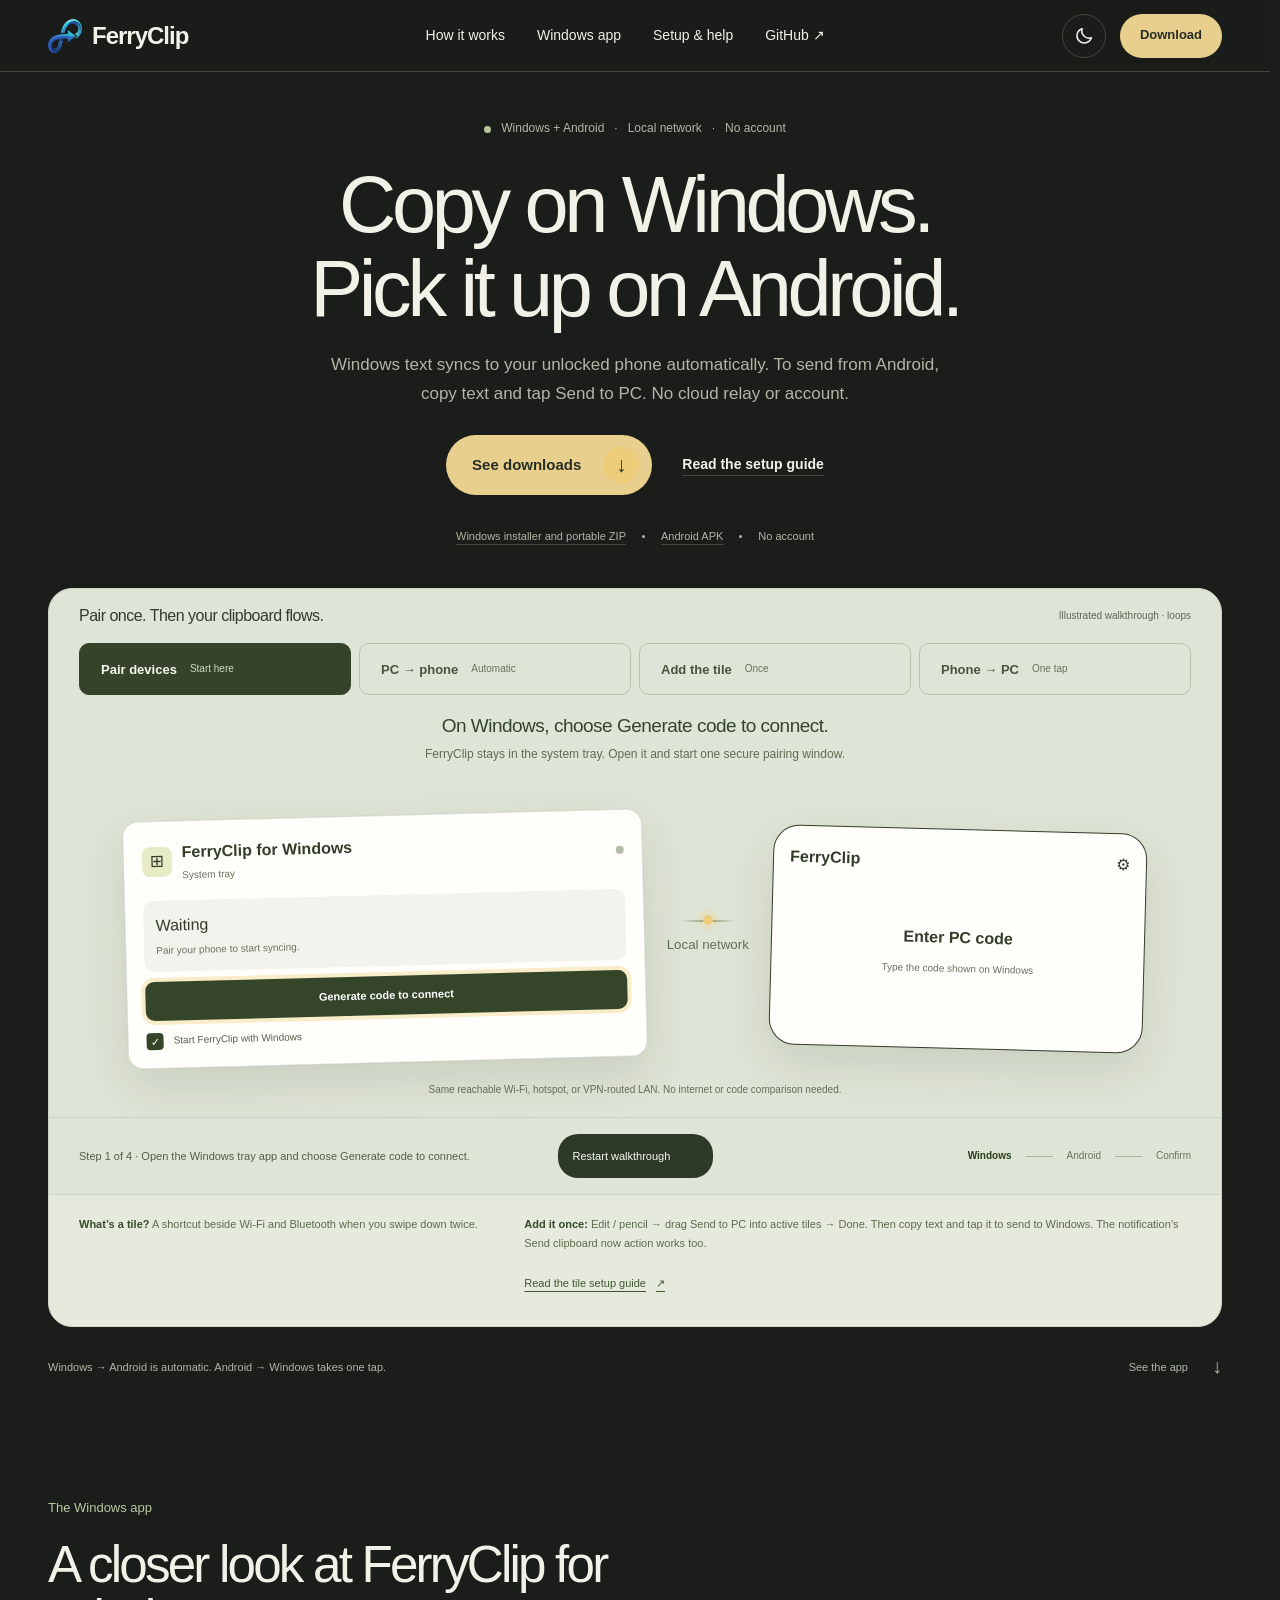
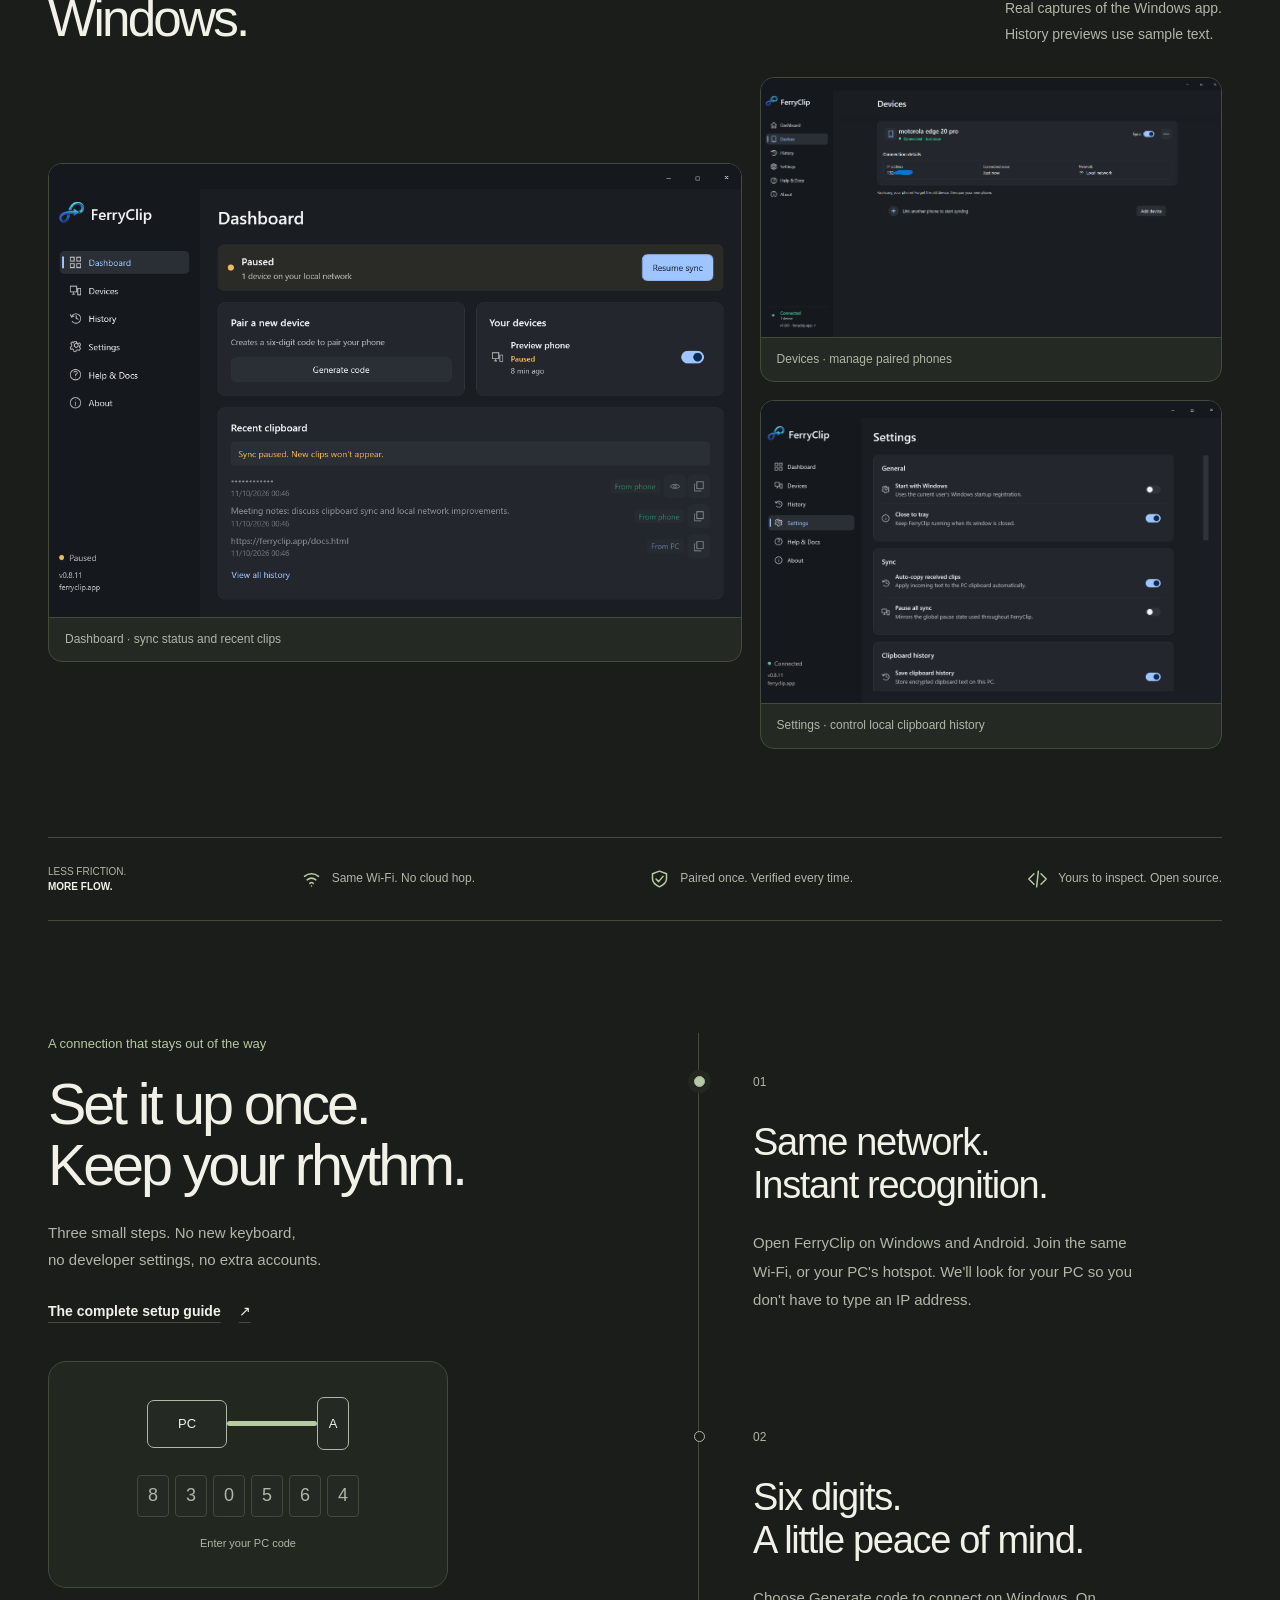
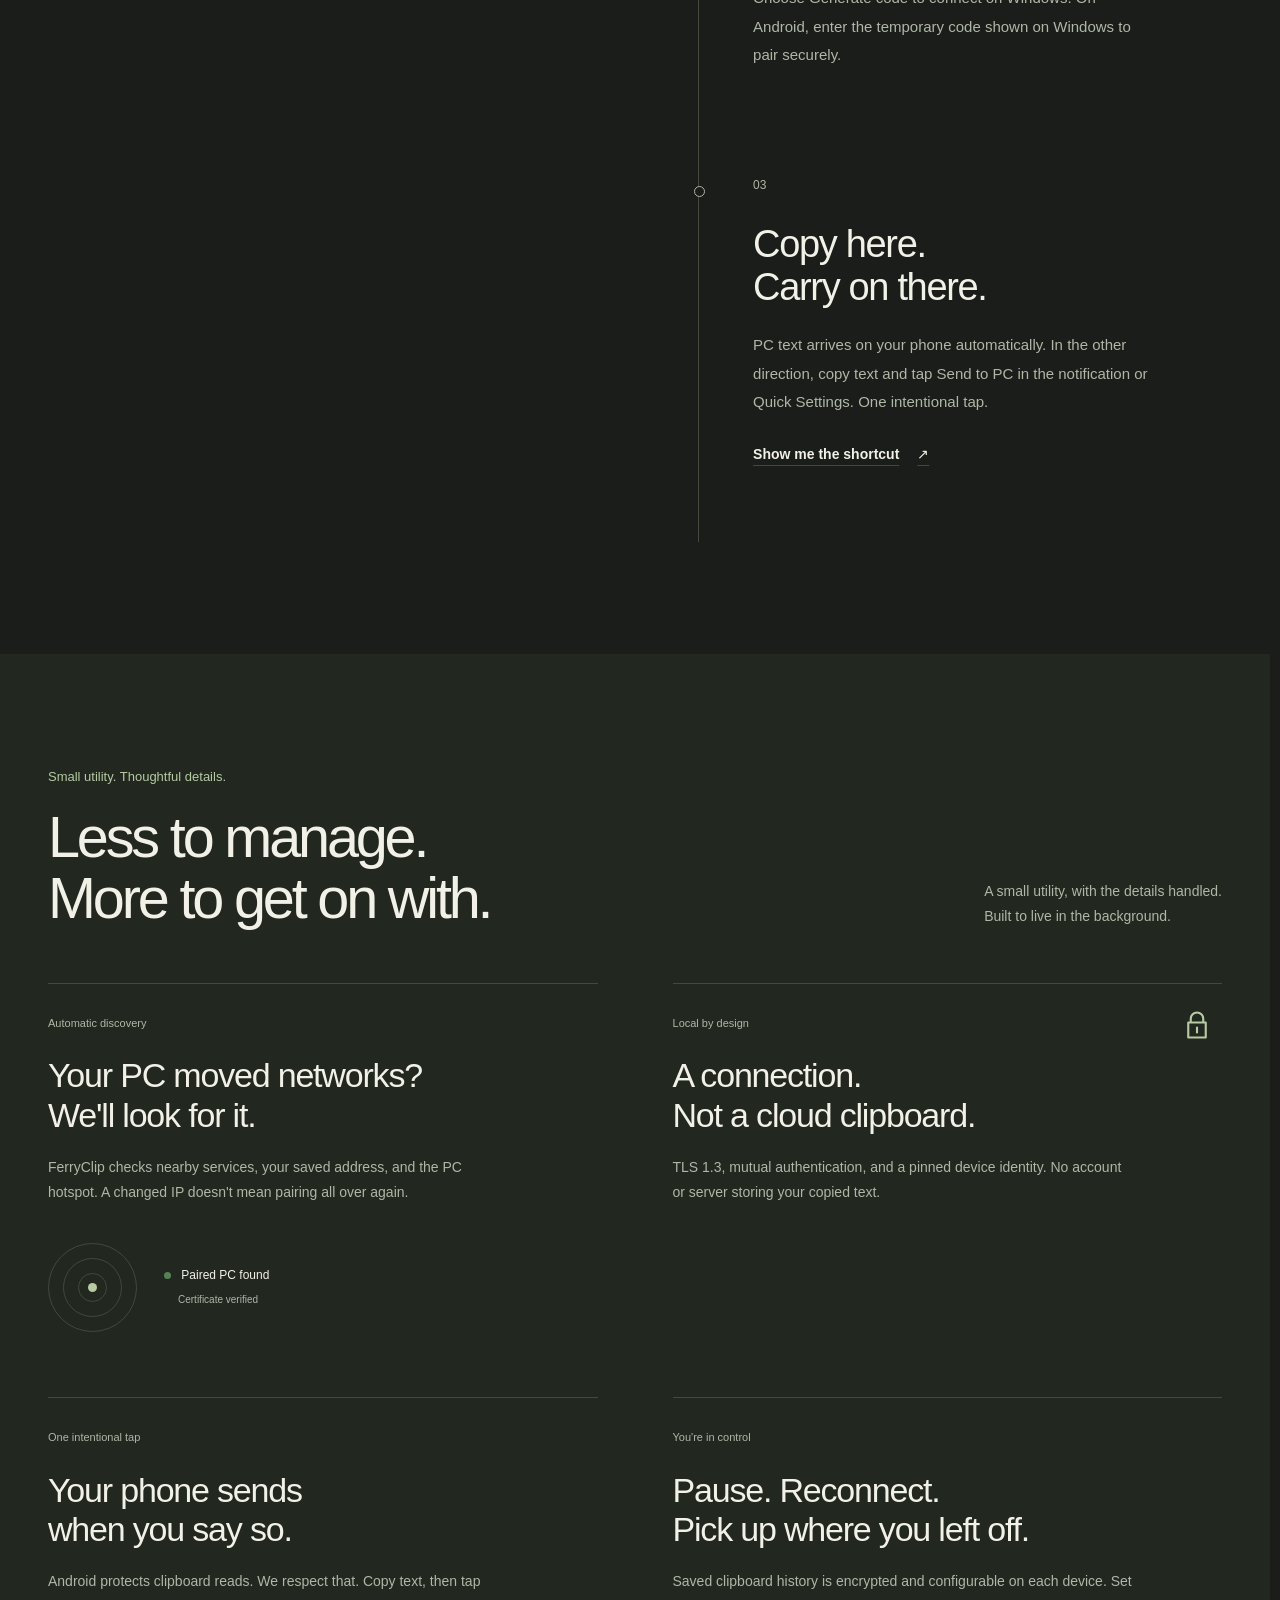
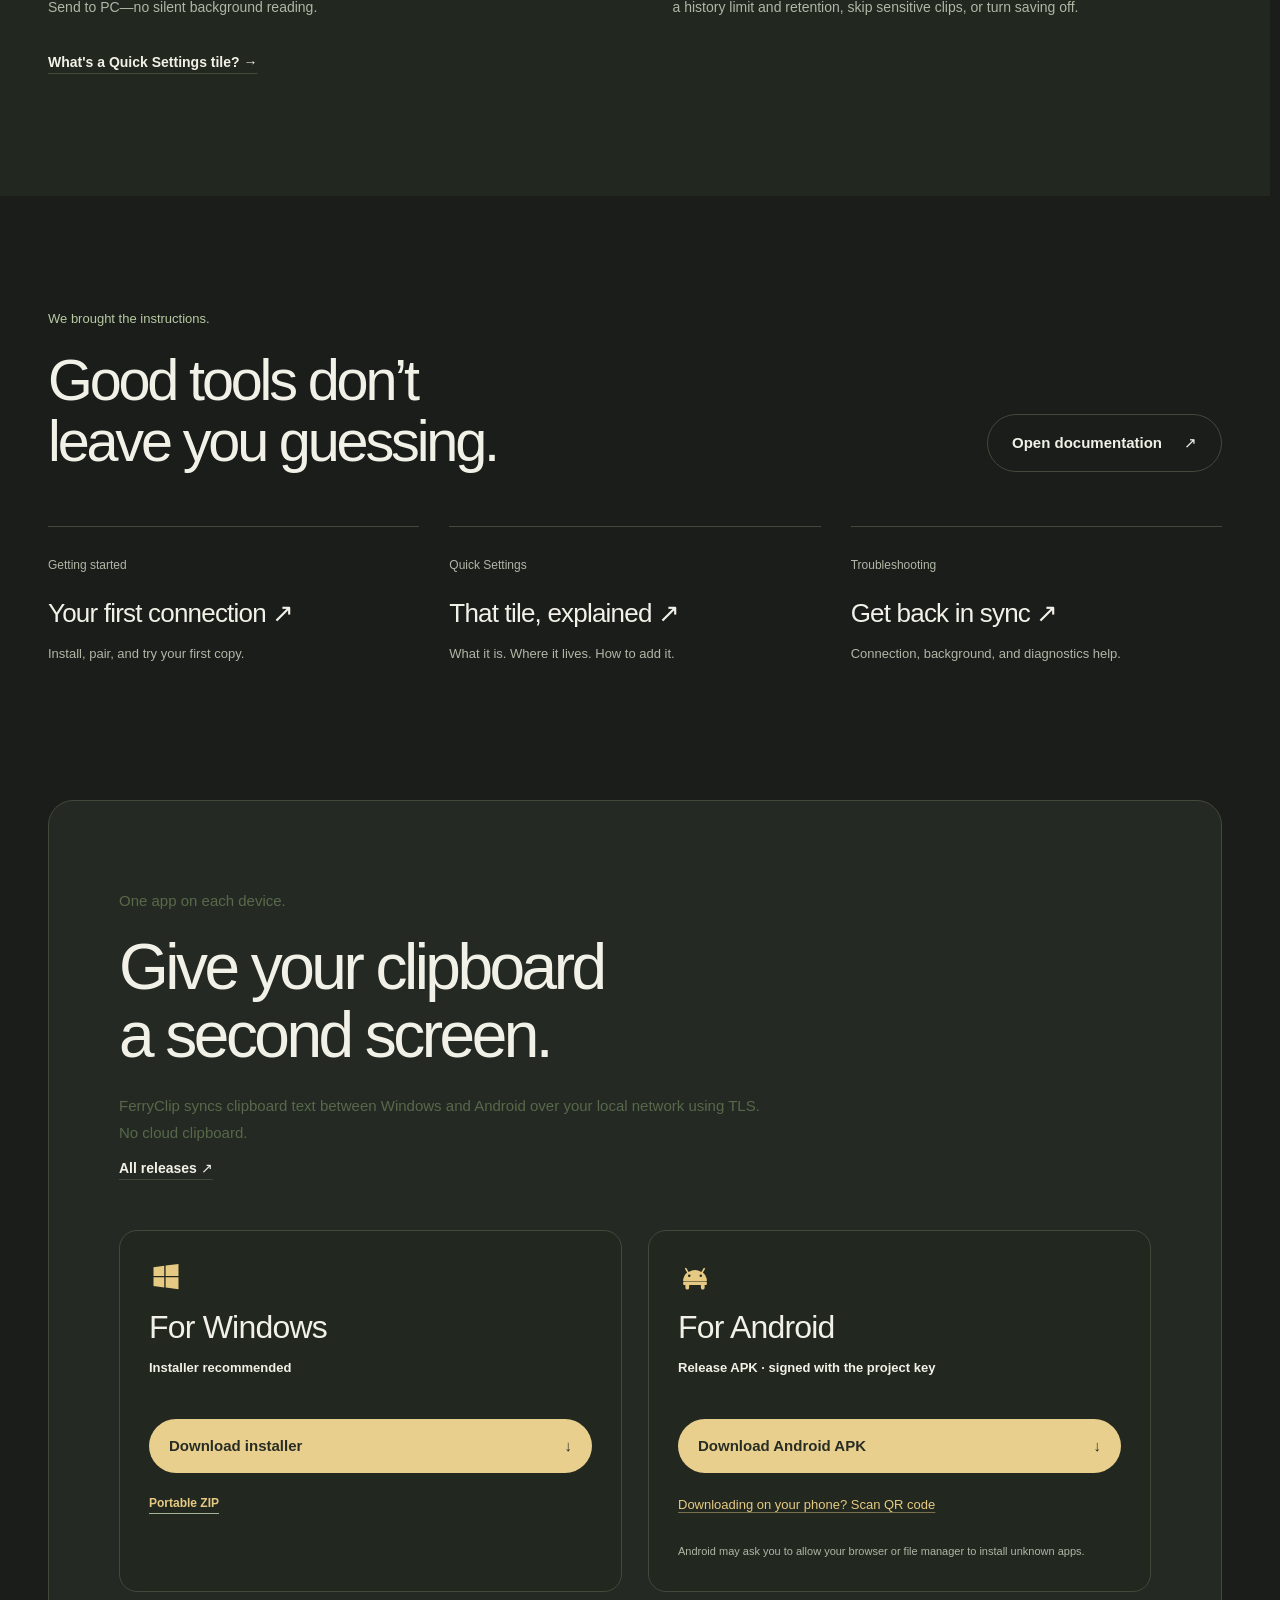
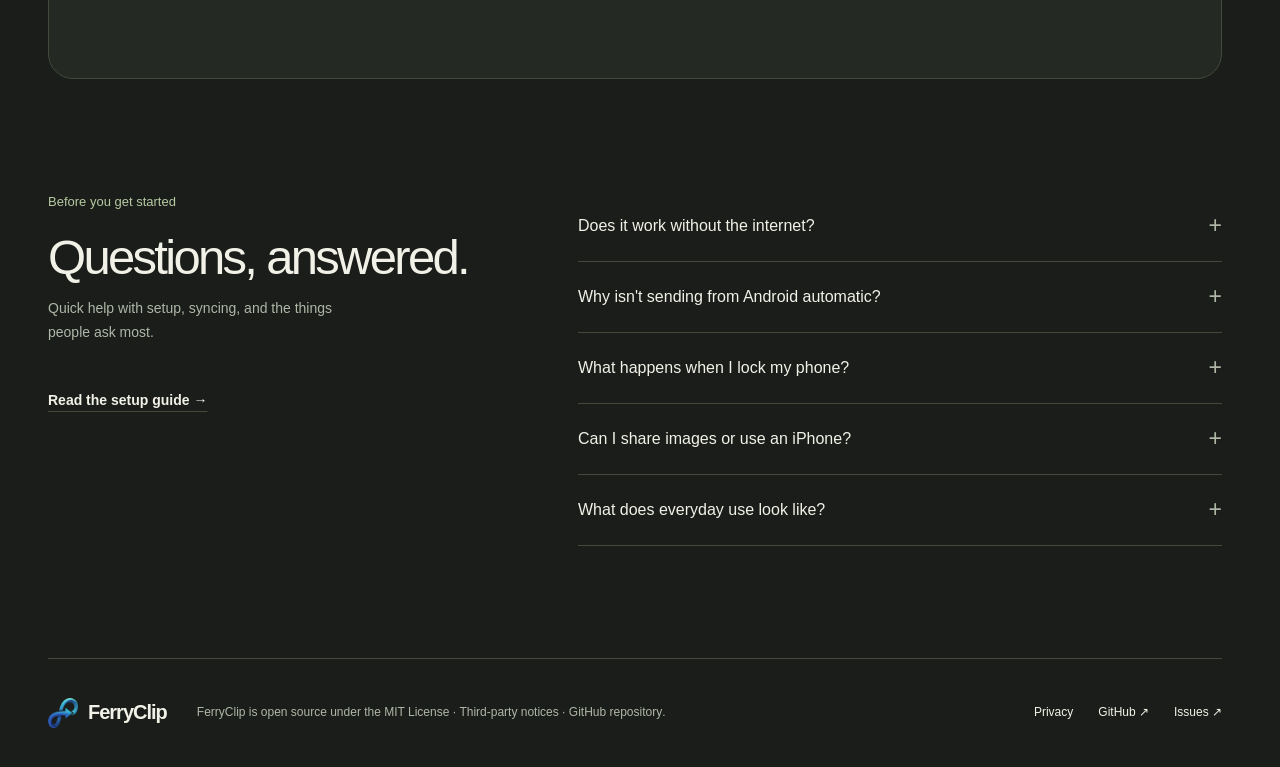
==== commit 1d6736cf: "Phase 11 - Site Improvements #4: Add SEO foundation and Android QR dialog" ====
--- a/site/index.html
+++ b/site/index.html
@@ -2,10 +2,13 @@
 <html lang="en">
 <head>
 <meta charset="utf-8"><meta name="viewport" content="width=device-width, initial-scale=1">
-<meta name="description" content="FerryClip connects your Windows and Android clipboards over your local network. Transfer clipboard text between Windows and Android over your local network. Windows to Android is automatic; Android to Windows starts with a tap.">
+<meta name="description" content="FerryClip sends Windows clipboard text to Android over your local network. Send text back from Android with one tap—no cloud clipboard or account.">
 <meta name="color-scheme" content="light dark"><title>FerryClip — Clipboard sync for Windows and Android</title>
 <link rel="icon" href="FerryClip-logo.png" type="image/png"><link rel="stylesheet" href="style.css"><script src="app.js" defer></script>
-</head>
+<link rel="canonical" href="https://www.ferryclip.app/">
+<meta property="og:site_name" content="FerryClip"><meta property="og:type" content="website"><meta property="og:url" content="https://www.ferryclip.app/"><meta property="og:title" content="FerryClip — Clipboard sync for Windows and Android"><meta property="og:description" content="FerryClip sends Windows clipboard text to Android over your local network. Send text back from Android with one tap—no cloud clipboard or account."><meta property="og:image" content="https://www.ferryclip.app/FerryClip-logo.png"><meta property="og:image:alt" content="FerryClip app logo">
+<meta name="twitter:card" content="summary"><meta name="twitter:title" content="FerryClip — Clipboard sync for Windows and Android"><meta name="twitter:description" content="FerryClip sends Windows clipboard text to Android over your local network. Send text back from Android with one tap—no cloud clipboard or account."><meta name="twitter:image" content="https://www.ferryclip.app/FerryClip-logo.png">
+<script type="application/ld+json">{"@context":"https://schema.org","@graph":[{"@type":"WebSite","@id":"https://www.ferryclip.app/#website","url":"https://www.ferryclip.app/","name":"FerryClip","inLanguage":"en"},{"@type":"WebPage","@id":"https://www.ferryclip.app/#webpage","url":"https://www.ferryclip.app/","name":"FerryClip — Clipboard sync for Windows and Android","description":"FerryClip sends Windows clipboard text to Android over your local network. Send text back from Android with one tap—no cloud clipboard or account.","inLanguage":"en","isPartOf":{"@id":"https://www.ferryclip.app/#website"}}]}</script></head>
 <body>
 <a class="skip" href="#main">Skip to content</a>
 <header class="site-header"><div class="container nav">
@@ -38,7 +41,7 @@
 </div>
 <div class="hero-scroll"><span>Windows → Android is automatic. Android → Windows takes one tap.</span><a href="#screenshots" aria-label="See FerryClip for Windows">See the app <span aria-hidden="true">↓</span></a></div>
 </section>
-<section class="app-gallery container" id="screenshots" aria-labelledby="screenshots-title"><div class="section-heading"><div><p class="section-kicker">The Windows app</p><h2 id="screenshots-title">A closer look at FerryClip for Windows.</h2></div><p>Real captures of the Windows app.<br>History previews use sample text.</p></div><div class="app-gallery-grid"><figure class="app-shot app-shot-main"><img src="images/app/windows-dashboard.png" width="1100" height="720" alt="FerryClip for Windows dashboard showing sync status and recent clipboard items"><figcaption>Dashboard · sync status and recent clips</figcaption></figure><figure class="app-shot"><img src="images/app/windows-devices.png" width="1100" height="720" alt="FerryClip Devices screen with the paired phone and its IP address obscured"><figcaption>Devices · manage paired phones</figcaption></figure><figure class="app-shot"><img src="images/app/windows-settings.png" width="1100" height="720" alt="FerryClip for Windows Settings page with clipboard-history controls"><figcaption>Settings · control local clipboard history</figcaption></figure></div></section><section class="principles container" aria-label="Product principles"><span>LESS FRICTION.<br><strong>MORE FLOW.</strong></span><div><svg viewBox="0 0 24 24" aria-hidden="true"><path d="M4 9a12 12 0 0 1 16 0M7 13a8 8 0 0 1 10 0m-7 4a3 3 0 0 1 4 0m-2 3h0"/></svg> Same Wi-Fi. No cloud hop.</div><div><svg viewBox="0 0 24 24" aria-hidden="true"><path d="M12 3 4 6v6c0 5 8 9 8 9s8-4 8-9V6ZM8 12l3 3 5-6"/></svg> Paired once. Verified every time.</div><div><svg viewBox="0 0 24 24" aria-hidden="true"><path d="m8 6-6 6 6 6m8-12 6 6-6 6m-3-15-2 18"/></svg> Yours to inspect. Open source.</div></section>
+<section class="app-gallery container" id="screenshots" aria-labelledby="screenshots-title"><div class="section-heading"><div><p class="section-kicker">The Windows app</p><h2 id="screenshots-title">A closer look at FerryClip for Windows.</h2></div><p>Real captures of the Windows app.<br>History previews use sample text.</p></div><div class="app-gallery-grid"><figure class="app-shot app-shot-main"><img src="images/app/windows-dashboard.png" width="1100" height="720" loading="lazy" decoding="async" alt="FerryClip for Windows dashboard showing sync status and recent clipboard items"><figcaption>Dashboard · sync status and recent clips</figcaption></figure><figure class="app-shot"><img src="images/app/windows-devices.png" width="1917" height="1078" loading="lazy" decoding="async" alt="FerryClip Devices screen with the paired phone and its IP address obscured"><figcaption>Devices · manage paired phones</figcaption></figure><figure class="app-shot"><img src="images/app/windows-settings.png" width="1100" height="720" loading="lazy" decoding="async" alt="FerryClip for Windows Settings page with clipboard-history controls"><figcaption>Settings · control local clipboard history</figcaption></figure></div></section><section class="principles container" aria-label="Product principles"><span>LESS FRICTION.<br><strong>MORE FLOW.</strong></span><div><svg viewBox="0 0 24 24" aria-hidden="true"><path d="M4 9a12 12 0 0 1 16 0M7 13a8 8 0 0 1 10 0m-7 4a3 3 0 0 1 4 0m-2 3h0"/></svg> Same Wi-Fi. No cloud hop.</div><div><svg viewBox="0 0 24 24" aria-hidden="true"><path d="M12 3 4 6v6c0 5 8 9 8 9s8-4 8-9V6ZM8 12l3 3 5-6"/></svg> Paired once. Verified every time.</div><div><svg viewBox="0 0 24 24" aria-hidden="true"><path d="m8 6-6 6 6 6m8-12 6 6-6 6m-3-15-2 18"/></svg> Yours to inspect. Open source.</div></section>
 <section class="section container scroll-story" id="how-it-works">
 <div class="story-heading"><p class="section-kicker">A connection that stays out of the way</p><h2>Set it up once.<br>Keep your rhythm.</h2><p>Three small steps. No new keyboard,<br>no developer settings, no extra accounts.</p><a class="text-link" href="docs.html#pair">The complete setup guide <span aria-hidden="true">↗</span></a>
 <div class="story-object" aria-hidden="true"><div class="story-orbit"><div class="story-host">PC</div><div class="story-wire"><span></span></div><div class="story-phone">A</div></div><div class="story-code"><span>8</span><span>3</span><span>0</span><span>5</span><span>6</span><span>4</span></div><div class="story-caption">Find your devices</div></div></div>
@@ -47,7 +50,7 @@
 <section class="section features-section"><div class="container"><div class="section-heading"><div><p class="section-kicker">Small utility. Thoughtful details.</p><h2>Less to manage.<br>More to get on with.</h2></div><p>A small utility, with the details handled.<br>Built to live in the background.</p></div>
 <div class="feature-grid"><article class="feature feature-wide"><span class="feature-tag">AUTOMATIC DISCOVERY</span><h3>Your PC moved networks?<br>We'll look for it.</h3><p>FerryClip checks nearby services, your saved address, and the PC hotspot. A changed IP doesn't mean pairing all over again.</p><div class="discovery-visual"><span class="radar"><i></i><b></b><em></em></span><span class="found-pc"><span class="dot"></span> Paired PC found <small>Certificate verified</small></span></div></article><article class="feature"><span class="feature-tag">LOCAL BY DESIGN</span><div class="lock-art" aria-hidden="true"><svg viewBox="0 0 24 24"><path d="M7 10V7a5 5 0 0 1 10 0v3M5 10h14v12H5zM12 14v4"/></svg></div><h3>A connection.<br>Not a cloud clipboard.</h3><p>TLS 1.3, mutual authentication, and a pinned device identity. No account or server storing your copied text.</p></article><article class="feature"><span class="feature-tag">ONE INTENTIONAL TAP</span><h3>Your phone sends<br>when you say so.</h3><p>Android protects clipboard reads. We respect that. Copy text, then tap Send to PC—no silent background reading.</p><a class="text-link" href="docs.html#send">What's a Quick Settings tile? →</a></article><article class="feature feature-wide feature-control"><div><span class="feature-tag">YOU'RE IN CONTROL</span><h3>Pause. Reconnect.<br>Pick up where you left off.</h3><p>Saved clipboard history is encrypted and configurable on each device. Set a history limit and retention, skip sensitive clips, or turn saving off.</p></div><div class="control-preview"><div><span class="dot"></span> Connected <small>Local network</small></div><hr><p>Pause syncing <span class="switch-demo"></span></p><span class="control-note">A little breathing room,<br>whenever you need it.</span></div></article></div></div></section>
 <section class="section container" id="docs"><div class="section-heading"><div><p class="section-kicker">We brought the instructions.</p><h2>Good tools don’t<br>leave you guessing.</h2></div><a class="button secondary" href="docs.html">Open documentation <span aria-hidden="true">↗</span></a></div><div class="doc-cards"><a href="docs.html#pair"><span>Getting started</span><h3>Your first connection ↗</h3><p>Install, pair, and try your first copy.</p></a><a href="docs.html#send"><span>Quick Settings</span><h3>That tile, explained ↗</h3><p>What it is. Where it lives. How to add it.</p></a><a href="docs.html#troubleshoot"><span>Troubleshooting</span><h3>Get back in sync ↗</h3><p>Connection, background, and diagnostics help.</p></a></div></section>
-<section class="download-section container" id="download"><div class="downloads-heading"><p class="section-kicker">One app on each device.</p><h2>Give your clipboard<br>a second screen.</h2><p>FerryClip syncs clipboard text between Windows and Android over your local network using TLS. No cloud clipboard.</p><a class="text-link" href="https://github.com/Tanishktewetia/FerryClip/releases">All releases ↗</a></div><div class="platform-downloads"><article class="platform-download"><span class="platform-symbol" aria-hidden="true"><svg viewBox="0 0 24 24" focusable="false"><path fill="currentColor" stroke="none" d="M2 4.2 10.6 3v8.1H2V4.2Zm9.7-1.4L22 1.5v9.6H11.7V2.8ZM2 12.2h8.6v8.1L2 19.1v-6.9Zm9.7 0H22v9.6l-10.3-1.4v-8.2Z"/></svg></span><h3>For Windows</h3><p>Installer recommended</p><a class="button windows-download" href="https://github.com/Tanishktewetia/FerryClip/releases/latest/download/FerryClip-Windows-Setup.exe" download>Download installer <span aria-hidden="true">↓</span></a><a class="text-link" href="https://github.com/Tanishktewetia/FerryClip/releases/latest/download/FerryClip-Windows-Portable.zip">Portable ZIP</a></article><article class="platform-download"><span class="platform-symbol" aria-hidden="true"><svg viewBox="0 0 24 24" focusable="false"><path fill="currentColor" stroke="none" d="M5.7 8.4 4.1 5.7a.65.65 0 0 1 1.1-.7l1.7 2.9a10.1 10.1 0 0 1 10.2 0l1.7-2.9a.65.65 0 1 1 1.1.7l-1.6 2.7a9.2 9.2 0 0 1 3.2 6.8H2.5a9.2 9.2 0 0 1 3.2-6.8ZM7.4 12a1 1 0 1 0 0-2 1 1 0 0 0 0 2Zm9.2 0a1 1 0 1 0 0-2 1 1 0 0 0 0 2ZM2.5 16.4c0-.5.4-.9.9-.9h17.2c.5 0 .9.4.9.9v1.1c0 .5-.4.9-.9.9h-.9v2.1a1.5 1.5 0 0 1-3 0v-2.1H7.3v2.1a1.5 1.5 0 0 1-3 0v-2.1h-.9a.9.9 0 0 1-.9-.9v-1.1Z"/></svg></span><h3>For Android</h3><p>Release APK · signed with the project key</p><a class="button apk-download" href="https://github.com/Tanishktewetia/FerryClip/releases/latest/download/FerryClip-Android.apk" download>Download Android APK <span aria-hidden="true">↓</span></a><p class="platform-fine">Android may ask you to allow your browser or file manager to install unknown apps.</p></article></div><p class="download-status" role="status"></p></section>
+<section class="download-section container" id="download"><div class="downloads-heading"><p class="section-kicker">One app on each device.</p><h2>Give your clipboard<br>a second screen.</h2><p>FerryClip syncs clipboard text between Windows and Android over your local network using TLS. No cloud clipboard.</p><a class="text-link" href="https://github.com/Tanishktewetia/FerryClip/releases">All releases ↗</a></div><div class="platform-downloads"><article class="platform-download"><span class="platform-symbol" aria-hidden="true"><svg viewBox="0 0 24 24" focusable="false"><path fill="currentColor" stroke="none" d="M2 4.2 10.6 3v8.1H2V4.2Zm9.7-1.4L22 1.5v9.6H11.7V2.8ZM2 12.2h8.6v8.1L2 19.1v-6.9Zm9.7 0H22v9.6l-10.3-1.4v-8.2Z"/></svg></span><h3>For Windows</h3><p>Installer recommended</p><a class="button windows-download" href="https://github.com/Tanishktewetia/FerryClip/releases/latest/download/FerryClip-Windows-Setup.exe" download>Download installer <span aria-hidden="true">↓</span></a><a class="text-link" href="https://github.com/Tanishktewetia/FerryClip/releases/latest/download/FerryClip-Windows-Portable.zip">Portable ZIP</a></article><article class="platform-download"><span class="platform-symbol" aria-hidden="true"><svg viewBox="0 0 24 24" focusable="false"><path fill="currentColor" stroke="none" d="M5.7 8.4 4.1 5.7a.65.65 0 0 1 1.1-.7l1.7 2.9a10.1 10.1 0 0 1 10.2 0l1.7-2.9a.65.65 0 1 1 1.1.7l-1.6 2.7a9.2 9.2 0 0 1 3.2 6.8H2.5a9.2 9.2 0 0 1 3.2-6.8ZM7.4 12a1 1 0 1 0 0-2 1 1 0 0 0 0 2Zm9.2 0a1 1 0 1 0 0-2 1 1 0 0 0 0 2ZM2.5 16.4c0-.5.4-.9.9-.9h17.2c.5 0 .9.4.9.9v1.1c0 .5-.4.9-.9.9h-.9v2.1a1.5 1.5 0 0 1-3 0v-2.1H7.3v2.1a1.5 1.5 0 0 1-3 0v-2.1h-.9a.9.9 0 0 1-.9-.9v-1.1Z"/></svg></span><h3>For Android</h3><p>Release APK · signed with the project key</p><a class="button apk-download" href="https://github.com/Tanishktewetia/FerryClip/releases/latest/download/FerryClip-Android.apk" download>Download Android APK <span aria-hidden="true">↓</span></a><button class="apk-qr-trigger" type="button" aria-haspopup="dialog" aria-controls="apk-qr-dialog">Downloading on your phone? Scan QR code</button><p class="platform-fine">Android may ask you to allow your browser or file manager to install unknown apps.</p></article></div><dialog class="apk-qr-dialog" id="apk-qr-dialog" aria-labelledby="apk-qr-title" aria-describedby="apk-qr-instructions"><button class="apk-qr-close" type="button" aria-label="Close QR code dialog">Close</button><h2 id="apk-qr-title">Get FerryClip on Android</h2><p id="apk-qr-instructions">Open your phone camera and scan this code to open the latest Android APK download.</p><img class="apk-qr-image" src="FerryClip-Android-APK-QR.svg" width="240" height="240" alt="QR code linking to the latest FerryClip Android APK download"></dialog><p class="download-status" role="status"></p></section>
 <section class="section container faq" id="faq"><div><p class="section-kicker">Before you get started</p><h2>Questions, answered.</h2><p class="faq-intro">Quick help with setup, syncing, and the things people ask most.</p><a class="text-link" href="docs.html#start">Read the setup guide →</a></div><div class="faq-list"><details><summary>Does it work without the internet?</summary><p>Clipboard traffic goes directly over your local network. Your devices need to be on the same reachable Wi-Fi or PC hotspot; internet is only needed to download the apps or open online help.</p></details><details><summary>Why isn't sending from Android automatic?</summary><p>Android restricts background clipboard reads. Tap Send clipboard now in the notification, or Send to PC in Quick Settings, to deliberately share your copied text. No extra keyboard or helper app is needed.</p></details><details><summary>What happens when I lock my phone?</summary><p>Incoming PC text is applied when you unlock. Clipboard history is separate: when enabled, clips are stored encrypted on each device and can be limited or cleared in Settings. Android may still show its system clipboard indicator.</p></details><details><summary>Can I share images or use an iPhone?</summary><p>FerryClip currently supports plain text between Windows and Android. Image transfer, iOS, and remote internet syncing are not included.</p></details><details><summary>What does everyday use look like?</summary><p>Once paired, Windows copies sync to your unlocked Android phone automatically. To send the other way, copy text on your phone and tap Send to PC in the notification or Quick Settings tile. </p></details></div></section>
 
 
--- a/site/style.css
+++ b/site/style.css
@@ -85,3 +85,41 @@
 :root[data-theme=dark] .download-section{background:var(--surface);color:var(--ink);border:1px solid var(--line)}
 :root[data-theme=dark] .platform-download{background:var(--soft);border-color:var(--line)}
 :root[data-theme=dark] .platform-download .text-link{color:var(--brand)}
+
+/* Optional, task-specific screenshots keep Setup & Help concise by default. */
+.guide-image-toggle{margin:14px 0 18px;border-top:1px solid var(--line);border-bottom:1px solid var(--line)}
+.guide-image-toggle>summary{position:relative;display:flex;align-items:center;min-height:46px;padding:8px 32px 8px 0;cursor:pointer;list-style:none;color:var(--brand);font-size:13px;font-weight:600}
+.guide-image-toggle>summary::-webkit-details-marker{display:none}
+.guide-image-toggle>summary::after{content:"+";position:absolute;right:4px;top:50%;transform:translateY(-50%);font-size:20px;font-weight:400;color:var(--muted)}
+.guide-image-toggle[open]>summary::after{content:"−"}
+.guide-image{width:min(100%,680px);margin:0 0 16px;padding:10px;border:1px solid var(--line);border-radius:12px;background:var(--surface)}
+.guide-image img{display:block;width:100%;max-height:440px;object-fit:contain;object-position:left center;border-radius:6px;background:var(--soft)}
+.guide-image figcaption{padding:9px 2px 1px;color:var(--muted);font-size:12px;line-height:1.55}
+.guide-image-phone{width:min(100%,280px)}
+.guide-image-phone img{width:auto;max-width:100%;max-height:520px;margin-inline:auto}
+.guide-image-menu{width:min(100%,340px)}
+.guide-image-menu img{width:auto;max-width:100%;max-height:360px;object-position:left top}
+@media(max-width:800px){.guide-image{padding:8px}.guide-image img{max-height:360px}.guide-image-phone{width:min(100%,250px)}.guide-image-phone img{max-height:480px}.guide-image-menu{width:min(100%,310px)}}
+
+/* Compact platform-specific settings reference */
+.settings-reference{display:grid;grid-template-columns:repeat(2,minmax(0,1fr));gap:30px;margin-top:28px}
+.settings-platform{min-width:0;padding:21px 22px 10px;border:1px solid var(--line);border-radius:12px;background:var(--surface)}
+.settings-platform>h3{margin:0 0 14px!important;font-size:23px!important}
+.settings-platform dl{margin:0}
+.settings-platform dl>div{padding:12px 0;border-top:1px solid var(--line)}
+.settings-platform dt{font-size:13px;font-weight:650;color:var(--ink)}
+.settings-platform dd{margin:3px 0 0;font-size:12px!important;line-height:1.6!important;color:var(--muted)}
+.settings-platform .guide-image-toggle{margin-top:14px}
+.settings-platform .guide-image{margin-top:0}
+@media(max-width:800px){.settings-reference{grid-template-columns:1fr;gap:16px;margin-top:20px}.settings-platform{padding:18px 17px 8px}}
+
+/* Reduce header chrome while keeping controls comfortably tappable. */
+.site-header{height:72px}
+html{scroll-padding-top:88px}
+.docs-content section{scroll-margin-top:92px}
+@media(max-width:800px){.site-header{height:68px}.docs-content section{scroll-margin-top:84px}}
+
+.apk-qr-trigger{display:inline-flex;align-items:center;min-height:44px;margin-top:10px;padding:4px 0;border:0;background:transparent;color:var(--brand);font:inherit;font-size:13px;text-align:left;text-decoration:underline;text-decoration-color:color-mix(in srgb,var(--brand) 45%,transparent);text-underline-offset:3px;cursor:pointer}.apk-qr-trigger:hover{text-decoration-color:currentColor}.apk-qr-trigger:focus-visible,.apk-qr-close:focus-visible{outline:3px solid var(--cta);outline-offset:3px}.apk-qr-dialog{position:fixed;inset:0;width:min(400px,calc(100% - 32px));max-width:none;max-height:calc(100% - 32px);margin:auto;padding:28px 26px 26px;border:1px solid var(--line);border-radius:20px;background:var(--surface);color:var(--ink);text-align:center;box-shadow:0 24px 72px rgba(0,0,0,.34);overflow:auto}.apk-qr-dialog::backdrop{background:rgba(15,20,12,.72)}.apk-qr-dialog h2{margin:16px 0 8px;font-size:22px;line-height:1.25}.apk-qr-dialog p{max-width:320px;margin:0 auto 18px;color:var(--muted);font-size:14px;line-height:1.65}.apk-qr-close{display:block;min-width:64px;min-height:44px;margin:0 0 0 auto;padding:8px 12px;border:1px solid var(--line);border-radius:10px;background:var(--soft);color:var(--ink);font:inherit;font-size:13px;cursor:pointer}.apk-qr-image{display:block;width:min(280px,75vw);height:auto;margin:0 auto;padding:10px;border:1px solid var(--line);border-radius:12px;background:#fff}
+@media(max-width:800px){.apk-qr{display:none}}
+
+@media(max-width:600px){.apk-qr-trigger{display:none}}
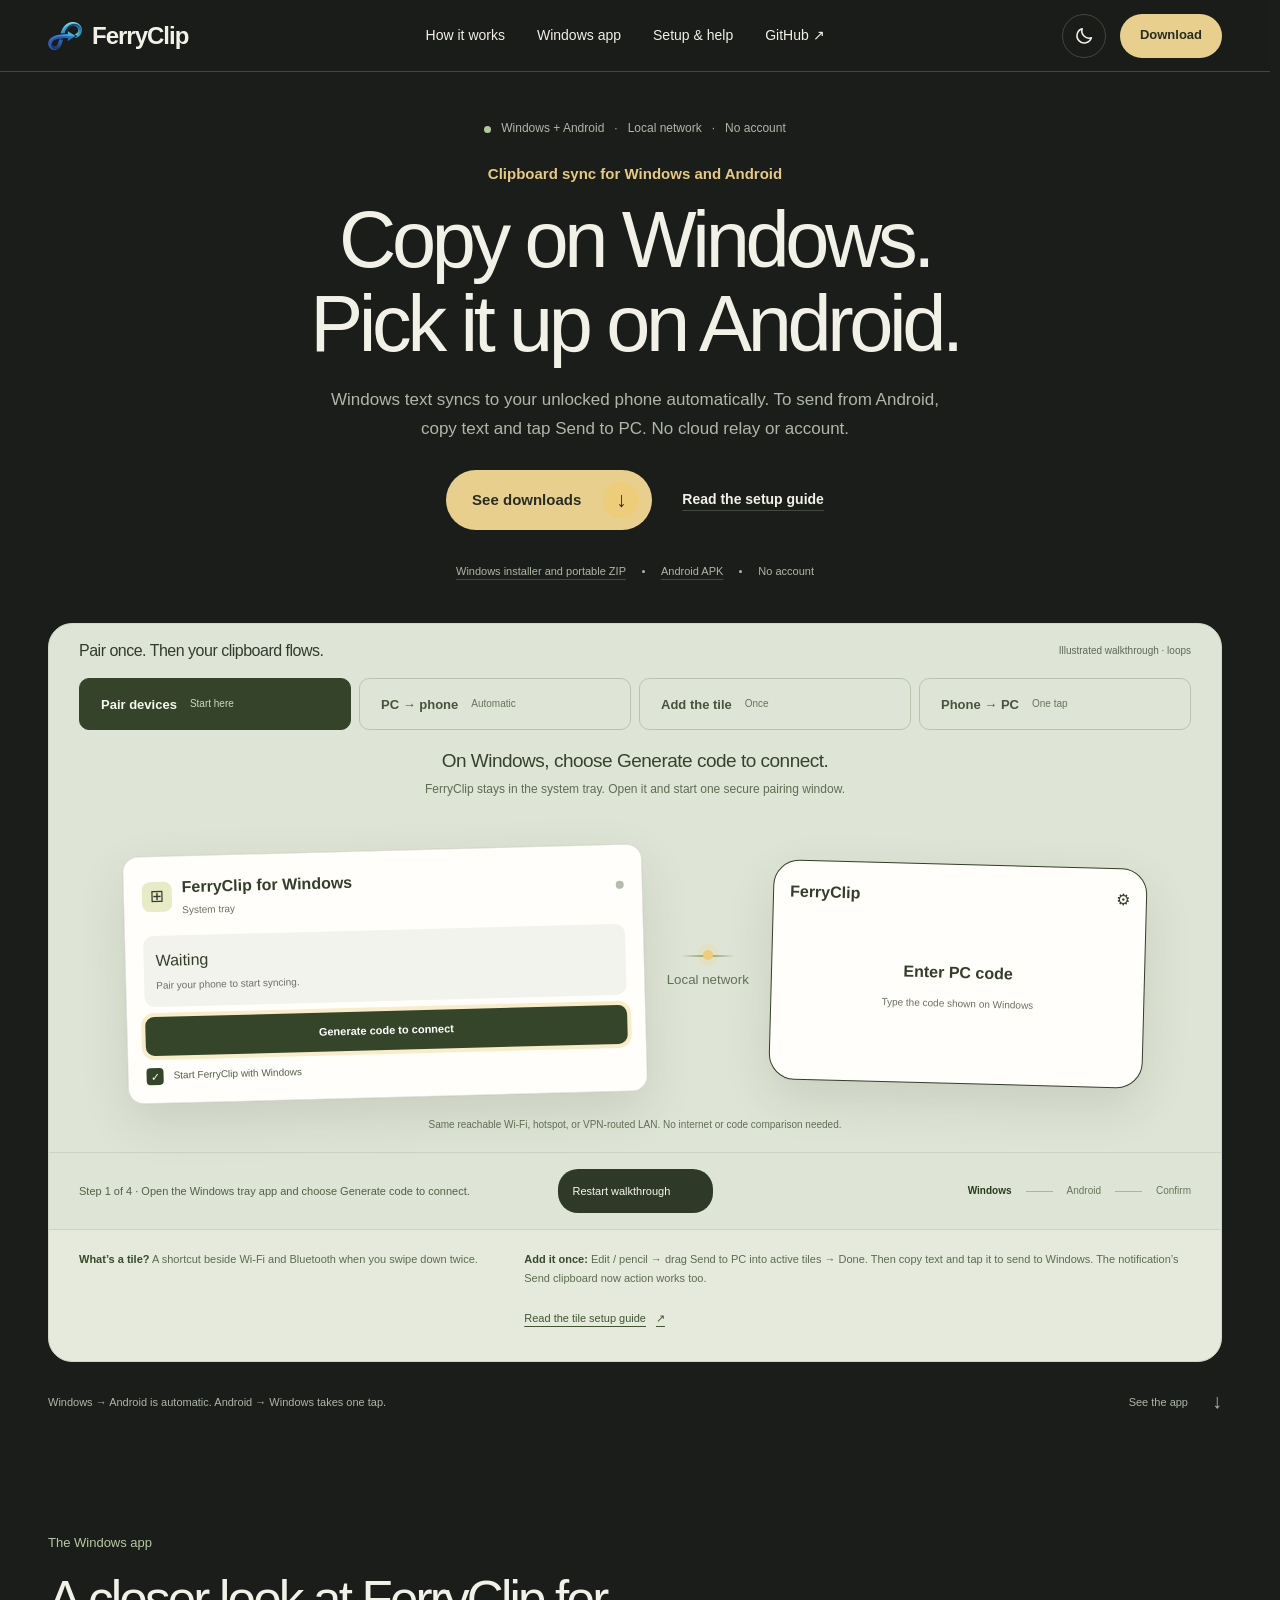
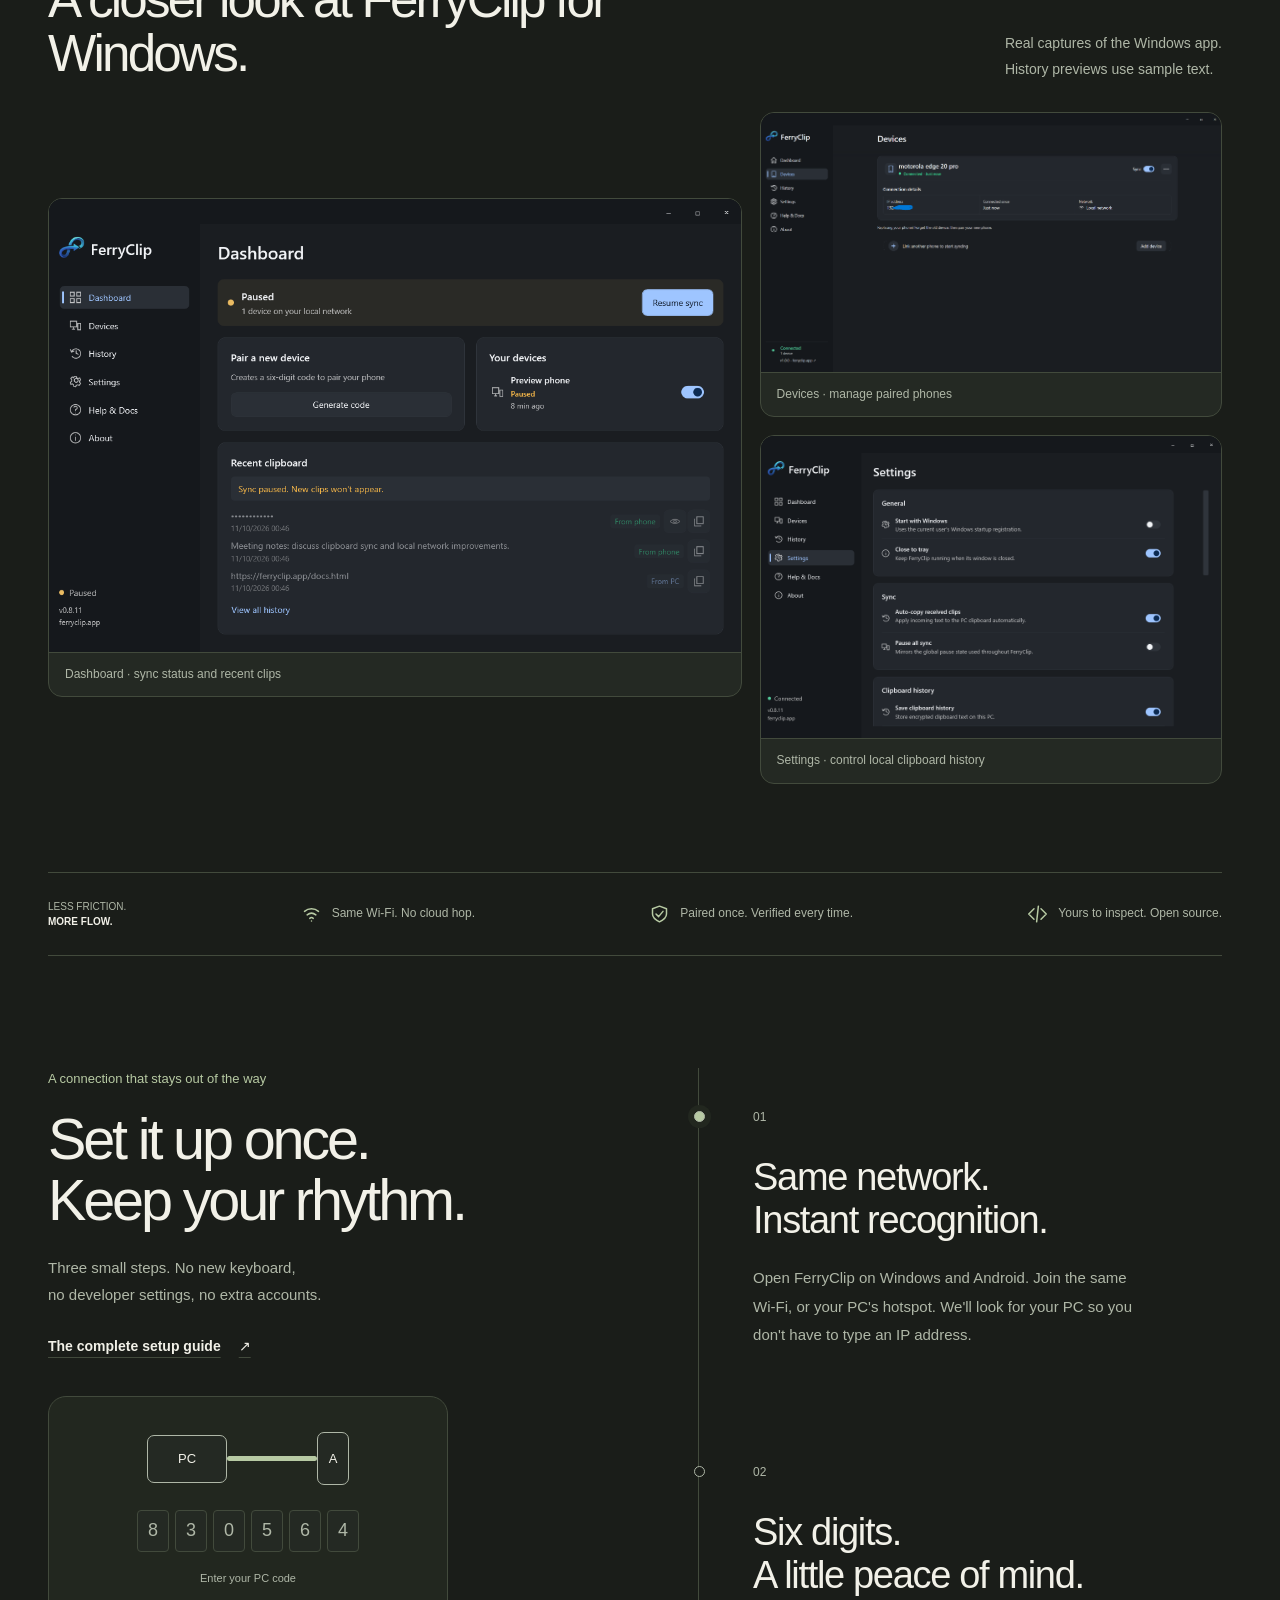
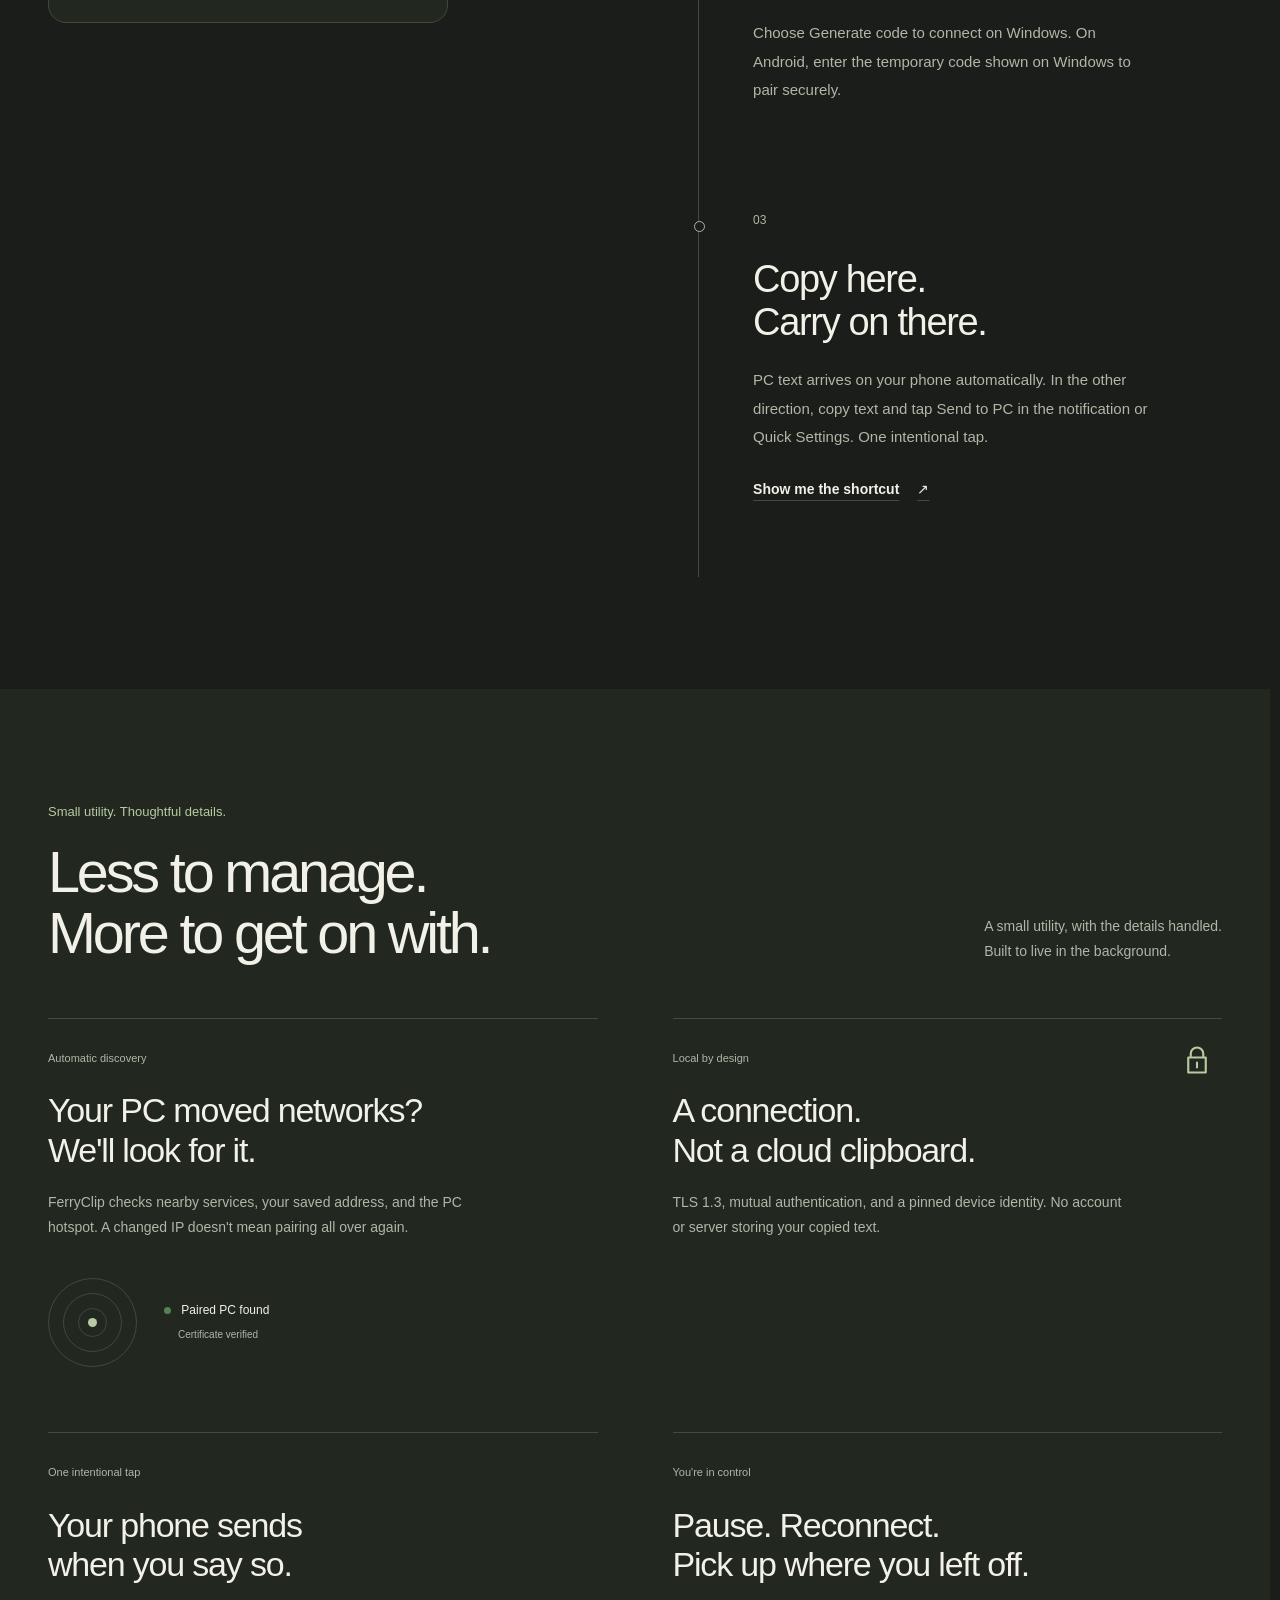
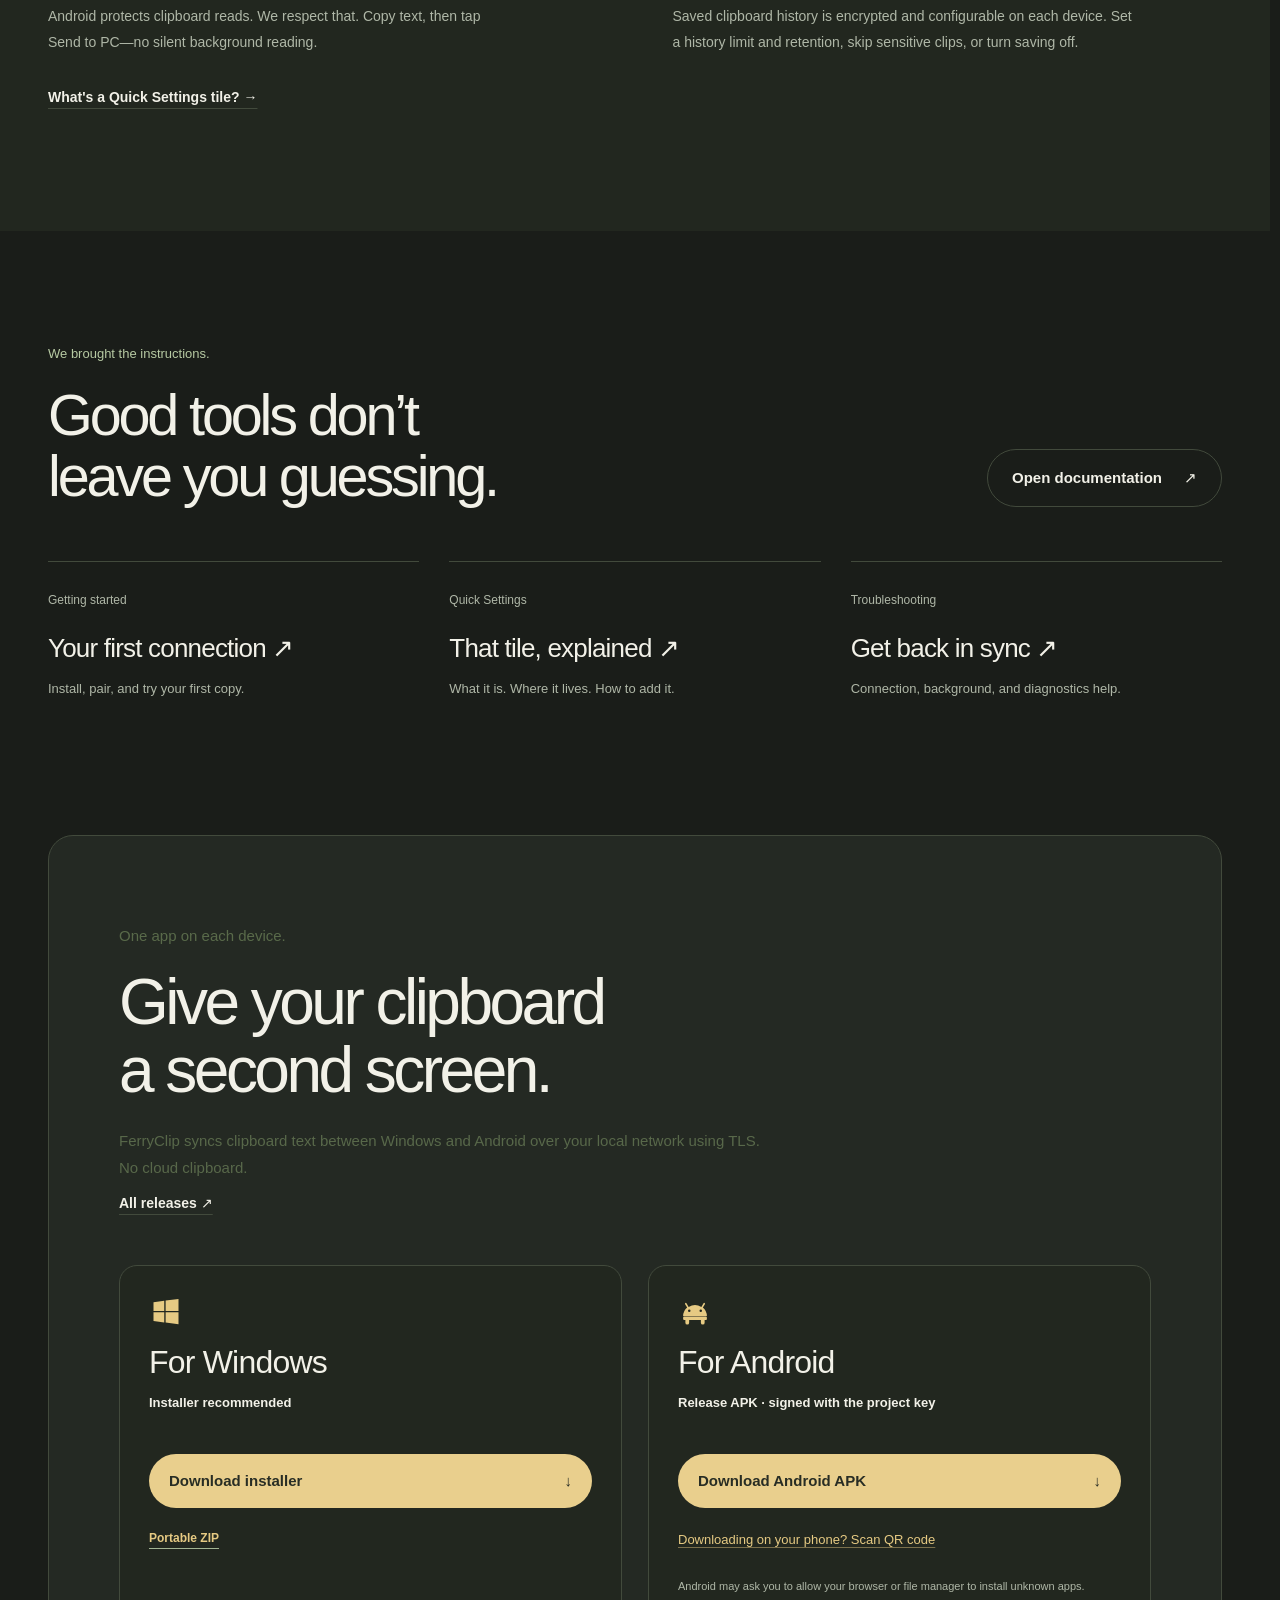
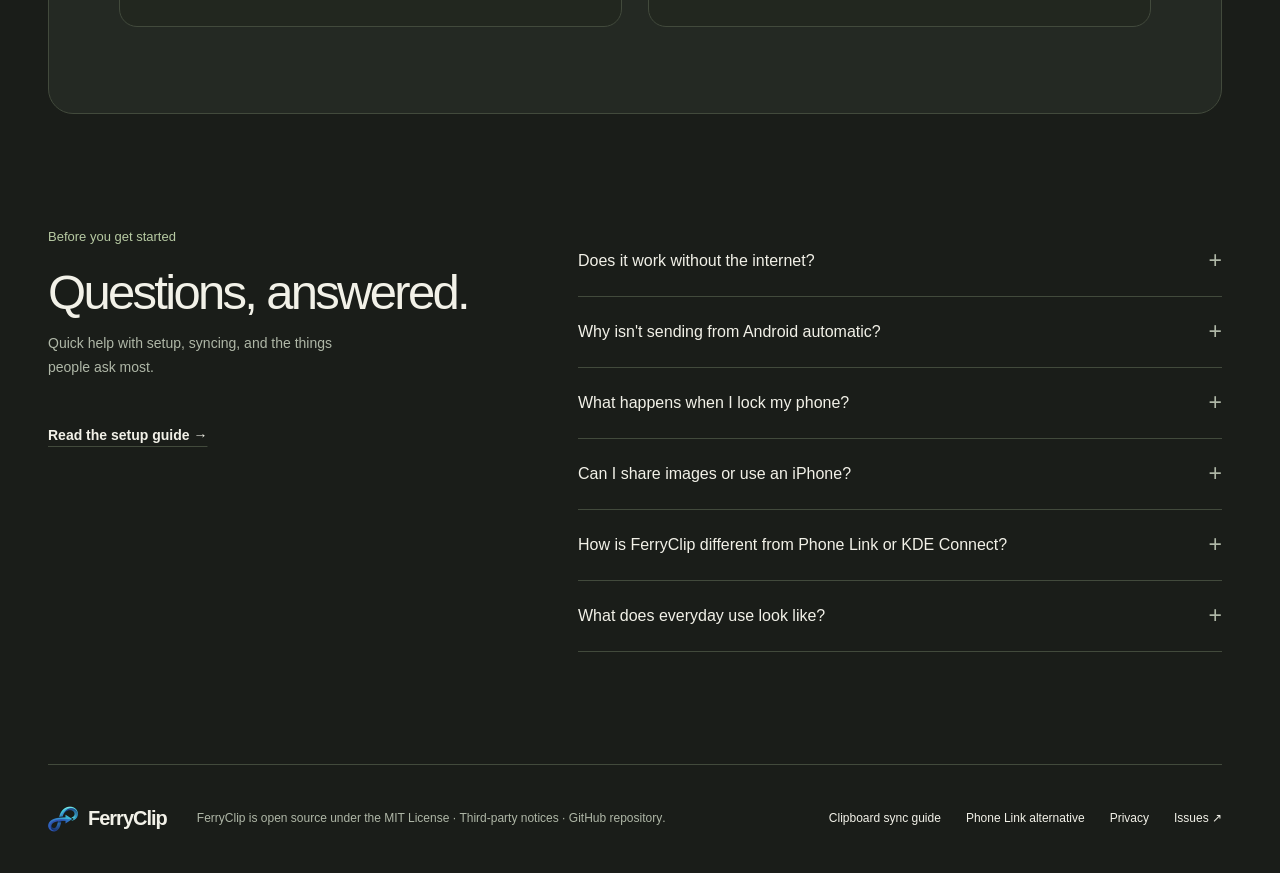
==== commit 6a292408: "Phase 11 - Site Improvements #5: SEO keyword pages, schema, and social image - Retarget homepage tit" ====
--- a/site/index.html
+++ b/site/index.html
@@ -2,24 +2,28 @@
 <html lang="en">
 <head>
 <meta charset="utf-8"><meta name="viewport" content="width=device-width, initial-scale=1">
-<meta name="description" content="FerryClip sends Windows clipboard text to Android over your local network. Send text back from Android with one tap—no cloud clipboard or account.">
-<meta name="color-scheme" content="light dark"><title>FerryClip — Clipboard sync for Windows and Android</title>
-<link rel="icon" href="FerryClip-logo.png" type="image/png"><link rel="stylesheet" href="style.css"><script src="app.js" defer></script>
+<meta name="description" content="Free, open-source app to share clipboard text between your Windows PC and Android phone over local Wi-Fi. Copy on PC, paste on phone. No cloud, no account.">
+<meta name="color-scheme" content="light dark"><title>FerryClip: Sync Clipboard Between Windows and Android</title>
+<link rel="icon" href="/favicon-32.png" type="image/png" sizes="32x32"><link rel="icon" href="/favicon-192.png" type="image/png" sizes="192x192"><link rel="apple-touch-icon" href="/apple-touch-icon.png"><meta name="theme-color" content="#f6f5f1"><link rel="stylesheet" href="style.css"><script src="app.js" defer></script>
 <link rel="canonical" href="https://www.ferryclip.app/">
-<meta property="og:site_name" content="FerryClip"><meta property="og:type" content="website"><meta property="og:url" content="https://www.ferryclip.app/"><meta property="og:title" content="FerryClip — Clipboard sync for Windows and Android"><meta property="og:description" content="FerryClip sends Windows clipboard text to Android over your local network. Send text back from Android with one tap—no cloud clipboard or account."><meta property="og:image" content="https://www.ferryclip.app/FerryClip-logo.png"><meta property="og:image:alt" content="FerryClip app logo">
-<meta name="twitter:card" content="summary"><meta name="twitter:title" content="FerryClip — Clipboard sync for Windows and Android"><meta name="twitter:description" content="FerryClip sends Windows clipboard text to Android over your local network. Send text back from Android with one tap—no cloud clipboard or account."><meta name="twitter:image" content="https://www.ferryclip.app/FerryClip-logo.png">
-<script type="application/ld+json">{"@context":"https://schema.org","@graph":[{"@type":"WebSite","@id":"https://www.ferryclip.app/#website","url":"https://www.ferryclip.app/","name":"FerryClip","inLanguage":"en"},{"@type":"WebPage","@id":"https://www.ferryclip.app/#webpage","url":"https://www.ferryclip.app/","name":"FerryClip — Clipboard sync for Windows and Android","description":"FerryClip sends Windows clipboard text to Android over your local network. Send text back from Android with one tap—no cloud clipboard or account.","inLanguage":"en","isPartOf":{"@id":"https://www.ferryclip.app/#website"}}]}</script></head>
+<meta property="og:site_name" content="FerryClip"><meta property="og:type" content="website"><meta property="og:url" content="https://www.ferryclip.app/"><meta property="og:title" content="FerryClip: Sync Clipboard Between Windows and Android"><meta property="og:description" content="Free, open-source app to share clipboard text between your Windows PC and Android phone over local Wi-Fi. Copy on PC, paste on phone. No cloud, no account."><meta property="og:image" content="https://www.ferryclip.app/og-image.png"><meta property="og:image:width" content="1200"><meta property="og:image:height" content="630"><meta property="og:image:alt" content="FerryClip: copy on Windows, paste on Android. Free, open-source clipboard sync over local Wi-Fi."><meta property="og:locale" content="en_US">
+<meta name="twitter:card" content="summary_large_image"><meta name="twitter:title" content="FerryClip: Sync Clipboard Between Windows and Android"><meta name="twitter:description" content="Free, open-source app to share clipboard text between your Windows PC and Android phone over local Wi-Fi. Copy on PC, paste on phone. No cloud, no account."><meta name="twitter:image" content="https://www.ferryclip.app/og-image.png">
+<script type="application/ld+json">{"@context":"https://schema.org","@graph":[
+{"@type":"WebSite","@id":"https://www.ferryclip.app/#website","url":"https://www.ferryclip.app/","name":"FerryClip","inLanguage":"en","publisher":{"@id":"https://www.ferryclip.app/#author"}},
+{"@type":"Person","@id":"https://www.ferryclip.app/#author","name":"Tanishk Tewetia","url":"https://github.com/Tanishktewetia","sameAs":["https://github.com/Tanishktewetia"]},
+{"@type":"SoftwareApplication","@id":"https://www.ferryclip.app/#app","name":"FerryClip","url":"https://www.ferryclip.app/","description":"Free, open-source clipboard sync between a Windows PC and an Android phone over the local network. Windows text syncs to Android automatically; Android text is sent to the PC with one tap. TLS 1.3 with mutual authentication, no cloud and no account.","applicationCategory":"UtilitiesApplication","applicationSubCategory":"Clipboard manager","operatingSystem":"Windows 10, Windows 11, Android 10+","softwareVersion":"1.0.0","datePublished":"2026-10-16","license":"https://opensource.org/licenses/MIT","isAccessibleForFree":true,"image":"https://www.ferryclip.app/og-image.png","screenshot":"https://www.ferryclip.app/images/app/windows-dashboard.png","downloadUrl":["https://github.com/Tanishktewetia/FerryClip/releases/latest/download/FerryClip-Windows-Setup.exe","https://github.com/Tanishktewetia/FerryClip/releases/latest/download/FerryClip-Android.apk"],"installUrl":"https://www.ferryclip.app/#download","featureList":["Automatic Windows to Android clipboard sync","One-tap Android to Windows send from a Quick Settings tile or notification","Local network only, no cloud relay or account","TLS 1.3 with mutual authentication and pinned device identity","Six-digit code pairing","Encrypted, optional clipboard history on each device","Multiple PC pairing"],"offers":{"@type":"Offer","price":"0","priceCurrency":"USD"},"author":{"@id":"https://www.ferryclip.app/#author"},"sameAs":["https://github.com/Tanishktewetia/FerryClip"]},
+{"@type":"WebPage","@id":"https://www.ferryclip.app/#webpage","url":"https://www.ferryclip.app/","name":"FerryClip: Sync Clipboard Between Windows and Android","description":"Free, open-source app to share clipboard text between your Windows PC and Android phone over local Wi-Fi. Copy on PC, paste on phone. No cloud, no account.","inLanguage":"en","isPartOf":{"@id":"https://www.ferryclip.app/#website"},"about":{"@id":"https://www.ferryclip.app/#app"},"primaryImageOfPage":"https://www.ferryclip.app/og-image.png"}]}</script></head>
 <body>
 <a class="skip" href="#main">Skip to content</a>
 <header class="site-header"><div class="container nav">
-<a class="brand" href="index.html" aria-label="FerryClip home"><img src="FerryClip-logo.png" width="34" height="34" alt="">FerryClip</a>
+<a class="brand" href="/" aria-label="FerryClip home"><img src="logo-68.png" width="34" height="34" alt="">FerryClip</a>
 <nav id="primary-navigation" aria-label="Main navigation"><a href="#how-it-works">How it works</a><a href="#screenshots">Windows app</a><a href="docs.html">Setup &amp; help</a><a href="https://github.com/Tanishktewetia/FerryClip" target="_blank" rel="noopener noreferrer">GitHub ↗</a></nav>
 <button class="nav-menu-toggle" type="button" aria-controls="primary-navigation" aria-expanded="false" aria-label="Open navigation"><span></span><span></span></button><div class="nav-actions"><button class="theme-toggle" aria-label="Switch to dark theme" title="Change theme"><svg viewBox="0 0 24 24" aria-hidden="true"><path d="M20 14A8 8 0 0 1 10 4a8 8 0 1 0 10 10Z"/></svg></button><a class="button small" href="#download">Download</a></div>
 </div></header>
 <main id="main">
 <section class="hero container">
 <div class="hero-copy"><p class="release"><span class="dot"></span> Windows + Android <span class="release-divider">·</span> Local network <span class="release-divider">·</span> No account</p>
-<h1>Copy on Windows.<br>Pick it up on Android.</h1>
+<h1><span class="h1-kicker">Clipboard sync for Windows and Android</span>Copy on Windows.<br>Pick it up on Android.</h1>
 <p class="hero-description">Windows text syncs to your unlocked phone automatically. To send from Android, copy text and tap Send to PC. No cloud relay or account.</p>
 <div class="hero-actions"><a class="button" href="#download">See downloads <span class="button-icon" aria-hidden="true">↓</span></a><a class="text-link" href="docs.html#pair">Read the setup guide</a></div>
 <p class="hero-facts"><a href="#download">Windows installer and portable ZIP</a><span></span><a href="#download">Android APK</a><span></span>No account</p>
@@ -30,10 +34,10 @@
 <div class="scene-instruction"><strong class="instruction-title">On Windows, choose Generate code to connect.</strong><span class="instruction-detail">Then enter that temporary code in FerryClip on Android.</span></div>
 <div class="flow-canvas"><div class="pairing-scene" aria-hidden="true"><div class="pair-card pair-windows"><div class="pair-card-top"><span class="pair-os">⊞</span><span><b>FerryClip for Windows</b><small>System tray</small></span><i class="pair-status-dot"></i></div><div class="pair-status"><span>Waiting</span><small>Pair your phone to start syncing.</small></div><div class="pair-action">Generate code to connect</div><div class="pair-code"><small>YOUR CODE</small><b>830 564</b></div><div class="startup-setting"><span class="fake-check">✓</span><span>Start FerryClip with Windows</span></div></div><div class="pair-bridge"><span class="pair-pulse"></span><small>Local network</small></div><div class="pair-card pair-android"><div class="pair-phone-top"><span>FerryClip</span><span>⚙</span></div><div class="android-state android-find"><b>Enter PC code</b><small>Type the code shown on Windows</small></div><div class="android-state android-found"><span class="pair-status-dot"></span><span><b>TANISHK-PC</b><small>PC found by code</small></span></div><div class="android-state android-code"><small>ENTER WINDOWS CODE</small><b>830 564</b><span>Pair securely</span></div><div class="android-state android-connected"><span class="pair-status-dot"></span><b>Connected to TANISHK-PC</b></div></div><div class="pair-caption">Same reachable Wi-Fi, hotspot, or VPN-routed LAN. No internet or code comparison needed.</div></div>
 <svg class="flow-track" viewBox="0 0 1000 320" preserveAspectRatio="none" aria-hidden="true"><path class="track-base" d="M160 170 C310 170 335 85 500 85 S680 170 840 170"/><path class="track-signal" d="M160 170 C310 170 335 85 500 85 S680 170 840 170" pathLength="1"/></svg>
-<div class="flow-device source-device"><div class="source-chrome"><span class="mini-brand"><img src="FerryClip-logo.png" width="20" height="20" alt="">Windows clipboard</span><span aria-hidden="true">− &nbsp; □</span></div><div class="source-note"><span class="note-caption">On your Windows PC</span><p><span class="selected-text">Keep that thought.</span></p><span class="note-line"></span><span class="note-line short"></span><div class="copy-row"><span class="keycap">Ctrl</span><span class="keycap pc-key">C</span><span class="sample-type">Plain text</span></div><div class="pc-arrival"><span aria-hidden="true">✓</span> From your phone. Ready to paste.</div></div></div>
+<div class="flow-device source-device"><div class="source-chrome"><span class="mini-brand"><img src="logo-60.png" width="20" height="20" alt="">Windows clipboard</span><span aria-hidden="true">− &nbsp; □</span></div><div class="source-note"><span class="note-caption">On your Windows PC</span><p><span class="selected-text">Keep that thought.</span></p><span class="note-line"></span><span class="note-line short"></span><div class="copy-row"><span class="keycap">Ctrl</span><span class="keycap pc-key">C</span><span class="sample-type">Plain text</span></div><div class="pc-arrival"><span aria-hidden="true">✓</span> From your phone. Ready to paste.</div></div></div>
 <div class="in-transit" aria-hidden="true"><span class="paper-clip"></span><span class="paper-lines"></span><span class="paper-lines"></span><b>Direct. Encrypted.</b></div>
 <div class="route-note"><svg viewBox="0 0 24 24" aria-hidden="true"><path d="M7 10V7a5 5 0 0 1 10 0v3M5 10h14v11H5zM12 14v3"/></svg><span>Your Wi-Fi.<br> Only your devices.</span></div>
-<div class="flow-device destination-device"><div class="phone-speaker"></div><div class="destination-header"><span>9:41</span><span aria-hidden="true">▰</span></div><div class="destination-title"><img src="FerryClip-logo.png" width="20" height="20" alt="">FerryClip<span class="dot"></span></div><p class="destination-greeting">Right where<br>you need it.</p><div class="received-note"><span class="received-label">Ready to paste</span><p class="phone-sample">Keep that thought.</p><span class="arrival-tick" aria-hidden="true">✓</span></div><div class="phone-copy-menu" aria-hidden="true">Copy <span>✓</span></div><div class="phone-swipe" aria-hidden="true"><span>↓</span><small>Swipe down twice</small></div><div class="phone-footnote">From Windows<br><span>Encrypted on your network</span></div><div class="phone-homebar"></div></div>
+<div class="flow-device destination-device"><div class="phone-speaker"></div><div class="destination-header"><span>9:41</span><span aria-hidden="true">▰</span></div><div class="destination-title"><img src="logo-60.png" width="20" height="20" alt="">FerryClip<span class="dot"></span></div><p class="destination-greeting">Right where<br>you need it.</p><div class="received-note"><span class="received-label">Ready to paste</span><p class="phone-sample">Keep that thought.</p><span class="arrival-tick" aria-hidden="true">✓</span></div><div class="phone-copy-menu" aria-hidden="true">Copy <span>✓</span></div><div class="phone-swipe" aria-hidden="true"><span>↓</span><small>Swipe down twice</small></div><div class="phone-footnote">From Windows<br><span>Encrypted on your network</span></div><div class="phone-homebar"></div></div>
 <div class="tile-zoom" aria-hidden="true"><div class="qs-pull"></div><div class="qs-header"><span>Quick Settings</span><span class="qs-edit">Edit <svg viewBox="0 0 24 24"><path d="m4 15 11-11 5 5-11 11H4v-5ZM13 6l5 5"/></svg></span></div><p class="qs-hint">Your shortcuts beside Wi-Fi and Bluetooth</p><div class="qs-grid"><div class="qs-item"><span aria-hidden="true">◉</span>Wi-Fi</div><div class="qs-item"><span aria-hidden="true">ᛒ</span>Bluetooth</div><div class="qs-item"><span aria-hidden="true">☼</span>Flashlight</div><div class="qs-item qs-slot"><span class="qs-empty">Drop here</span><span class="active-send"><svg viewBox="0 0 24 24"><path d="M3 4h18v12H3zM8 21h8m-4-5v5m-4-10 4-4 4 4m-4-4v7"/></svg><b>Send to PC</b></span><span class="tap-ripple"></span></div></div><div class="qs-footer"><span class="qs-available-label">Available tiles</span><span class="qs-done">Done ✓</span></div><div class="available-send"><svg viewBox="0 0 24 24"><path d="M3 4h18v12H3zM8 21h8m-4-5v5m-4-10 4-4 4 4m-4-4v7"/></svg>Send to PC</div><span class="tile-pointer"></span></div>
 </div>
 <div class="flow-bottom"><span class="demo-message">PC → phone: automatic. Phone → PC: copy, then tap Send to PC.</span><button class="demo-play" type="button" hidden>Restart walkthrough <span aria-hidden="true">↗</span></button><div class="demo-timeline" aria-hidden="true"><span class="timeline-active">Copy</span><i></i><span>Transfer</span><i></i><span>Paste</span></div></div>
@@ -51,10 +55,10 @@
 <div class="feature-grid"><article class="feature feature-wide"><span class="feature-tag">AUTOMATIC DISCOVERY</span><h3>Your PC moved networks?<br>We'll look for it.</h3><p>FerryClip checks nearby services, your saved address, and the PC hotspot. A changed IP doesn't mean pairing all over again.</p><div class="discovery-visual"><span class="radar"><i></i><b></b><em></em></span><span class="found-pc"><span class="dot"></span> Paired PC found <small>Certificate verified</small></span></div></article><article class="feature"><span class="feature-tag">LOCAL BY DESIGN</span><div class="lock-art" aria-hidden="true"><svg viewBox="0 0 24 24"><path d="M7 10V7a5 5 0 0 1 10 0v3M5 10h14v12H5zM12 14v4"/></svg></div><h3>A connection.<br>Not a cloud clipboard.</h3><p>TLS 1.3, mutual authentication, and a pinned device identity. No account or server storing your copied text.</p></article><article class="feature"><span class="feature-tag">ONE INTENTIONAL TAP</span><h3>Your phone sends<br>when you say so.</h3><p>Android protects clipboard reads. We respect that. Copy text, then tap Send to PC—no silent background reading.</p><a class="text-link" href="docs.html#send">What's a Quick Settings tile? →</a></article><article class="feature feature-wide feature-control"><div><span class="feature-tag">YOU'RE IN CONTROL</span><h3>Pause. Reconnect.<br>Pick up where you left off.</h3><p>Saved clipboard history is encrypted and configurable on each device. Set a history limit and retention, skip sensitive clips, or turn saving off.</p></div><div class="control-preview"><div><span class="dot"></span> Connected <small>Local network</small></div><hr><p>Pause syncing <span class="switch-demo"></span></p><span class="control-note">A little breathing room,<br>whenever you need it.</span></div></article></div></div></section>
 <section class="section container" id="docs"><div class="section-heading"><div><p class="section-kicker">We brought the instructions.</p><h2>Good tools don’t<br>leave you guessing.</h2></div><a class="button secondary" href="docs.html">Open documentation <span aria-hidden="true">↗</span></a></div><div class="doc-cards"><a href="docs.html#pair"><span>Getting started</span><h3>Your first connection ↗</h3><p>Install, pair, and try your first copy.</p></a><a href="docs.html#send"><span>Quick Settings</span><h3>That tile, explained ↗</h3><p>What it is. Where it lives. How to add it.</p></a><a href="docs.html#troubleshoot"><span>Troubleshooting</span><h3>Get back in sync ↗</h3><p>Connection, background, and diagnostics help.</p></a></div></section>
 <section class="download-section container" id="download"><div class="downloads-heading"><p class="section-kicker">One app on each device.</p><h2>Give your clipboard<br>a second screen.</h2><p>FerryClip syncs clipboard text between Windows and Android over your local network using TLS. No cloud clipboard.</p><a class="text-link" href="https://github.com/Tanishktewetia/FerryClip/releases">All releases ↗</a></div><div class="platform-downloads"><article class="platform-download"><span class="platform-symbol" aria-hidden="true"><svg viewBox="0 0 24 24" focusable="false"><path fill="currentColor" stroke="none" d="M2 4.2 10.6 3v8.1H2V4.2Zm9.7-1.4L22 1.5v9.6H11.7V2.8ZM2 12.2h8.6v8.1L2 19.1v-6.9Zm9.7 0H22v9.6l-10.3-1.4v-8.2Z"/></svg></span><h3>For Windows</h3><p>Installer recommended</p><a class="button windows-download" href="https://github.com/Tanishktewetia/FerryClip/releases/latest/download/FerryClip-Windows-Setup.exe" download>Download installer <span aria-hidden="true">↓</span></a><a class="text-link" href="https://github.com/Tanishktewetia/FerryClip/releases/latest/download/FerryClip-Windows-Portable.zip">Portable ZIP</a></article><article class="platform-download"><span class="platform-symbol" aria-hidden="true"><svg viewBox="0 0 24 24" focusable="false"><path fill="currentColor" stroke="none" d="M5.7 8.4 4.1 5.7a.65.65 0 0 1 1.1-.7l1.7 2.9a10.1 10.1 0 0 1 10.2 0l1.7-2.9a.65.65 0 1 1 1.1.7l-1.6 2.7a9.2 9.2 0 0 1 3.2 6.8H2.5a9.2 9.2 0 0 1 3.2-6.8ZM7.4 12a1 1 0 1 0 0-2 1 1 0 0 0 0 2Zm9.2 0a1 1 0 1 0 0-2 1 1 0 0 0 0 2ZM2.5 16.4c0-.5.4-.9.9-.9h17.2c.5 0 .9.4.9.9v1.1c0 .5-.4.9-.9.9h-.9v2.1a1.5 1.5 0 0 1-3 0v-2.1H7.3v2.1a1.5 1.5 0 0 1-3 0v-2.1h-.9a.9.9 0 0 1-.9-.9v-1.1Z"/></svg></span><h3>For Android</h3><p>Release APK · signed with the project key</p><a class="button apk-download" href="https://github.com/Tanishktewetia/FerryClip/releases/latest/download/FerryClip-Android.apk" download>Download Android APK <span aria-hidden="true">↓</span></a><button class="apk-qr-trigger" type="button" aria-haspopup="dialog" aria-controls="apk-qr-dialog">Downloading on your phone? Scan QR code</button><p class="platform-fine">Android may ask you to allow your browser or file manager to install unknown apps.</p></article></div><dialog class="apk-qr-dialog" id="apk-qr-dialog" aria-labelledby="apk-qr-title" aria-describedby="apk-qr-instructions"><button class="apk-qr-close" type="button" aria-label="Close QR code dialog">Close</button><h2 id="apk-qr-title">Get FerryClip on Android</h2><p id="apk-qr-instructions">Open your phone camera and scan this code to open the latest Android APK download.</p><img class="apk-qr-image" src="FerryClip-Android-APK-QR.svg" width="240" height="240" alt="QR code linking to the latest FerryClip Android APK download"></dialog><p class="download-status" role="status"></p></section>
-<section class="section container faq" id="faq"><div><p class="section-kicker">Before you get started</p><h2>Questions, answered.</h2><p class="faq-intro">Quick help with setup, syncing, and the things people ask most.</p><a class="text-link" href="docs.html#start">Read the setup guide →</a></div><div class="faq-list"><details><summary>Does it work without the internet?</summary><p>Clipboard traffic goes directly over your local network. Your devices need to be on the same reachable Wi-Fi or PC hotspot; internet is only needed to download the apps or open online help.</p></details><details><summary>Why isn't sending from Android automatic?</summary><p>Android restricts background clipboard reads. Tap Send clipboard now in the notification, or Send to PC in Quick Settings, to deliberately share your copied text. No extra keyboard or helper app is needed.</p></details><details><summary>What happens when I lock my phone?</summary><p>Incoming PC text is applied when you unlock. Clipboard history is separate: when enabled, clips are stored encrypted on each device and can be limited or cleared in Settings. Android may still show its system clipboard indicator.</p></details><details><summary>Can I share images or use an iPhone?</summary><p>FerryClip currently supports plain text between Windows and Android. Image transfer, iOS, and remote internet syncing are not included.</p></details><details><summary>What does everyday use look like?</summary><p>Once paired, Windows copies sync to your unlocked Android phone automatically. To send the other way, copy text on your phone and tap Send to PC in the notification or Quick Settings tile. </p></details></div></section>
+<section class="section container faq" id="faq"><div><p class="section-kicker">Before you get started</p><h2>Questions, answered.</h2><p class="faq-intro">Quick help with setup, syncing, and the things people ask most.</p><a class="text-link" href="docs.html#start">Read the setup guide →</a></div><div class="faq-list"><details><summary>Does it work without the internet?</summary><p>Clipboard traffic goes directly over your local network. Your devices need to be on the same reachable Wi-Fi or PC hotspot; internet is only needed to download the apps or open online help.</p></details><details><summary>Why isn't sending from Android automatic?</summary><p>Android restricts background clipboard reads. Tap Send clipboard now in the notification, or Send to PC in Quick Settings, to deliberately share your copied text. No extra keyboard or helper app is needed.</p></details><details><summary>What happens when I lock my phone?</summary><p>Incoming PC text is applied when you unlock. Clipboard history is separate: when enabled, clips are stored encrypted on each device and can be limited or cleared in Settings. Android may still show its system clipboard indicator.</p></details><details><summary>Can I share images or use an iPhone?</summary><p>FerryClip currently supports plain text between Windows and Android. Image transfer, iOS, and remote internet syncing are not included.</p></details><details><summary>How is FerryClip different from Phone Link or KDE Connect?</summary><p>Phone Link’s clipboard sync only works on supported phones, and SwiftKey syncs through a Microsoft account. FerryClip works with any Android 10+ phone, stays on your local network, and does one job: the clipboard. See the <a href="share-clipboard-windows-android.html">5 ways to share a clipboard between Windows and Android</a> or the <a href="phone-link-clipboard-alternative.html">Phone Link alternative guide</a>.</p></details><details><summary>What does everyday use look like?</summary><p>Once paired, Windows copies sync to your unlocked Android phone automatically. To send the other way, copy text on your phone and tap Send to PC in the notification or Quick Settings tile. </p></details></div></section>
 
 
 </main>
-<footer class="container footer"><a class="brand" href="index.html"><img src="FerryClip-logo.png" width="30" height="30" alt="">FerryClip</a><span>FerryClip is open source under the <a href="https://github.com/Tanishktewetia/FerryClip/blob/main/LICENSE">MIT License</a> · <a href="https://github.com/Tanishktewetia/FerryClip/blob/main/THIRD_PARTY_NOTICES.md">Third-party notices</a> · <a href="https://github.com/Tanishktewetia/FerryClip">GitHub repository</a>.</span><div><a href="docs.html#privacy">Privacy</a><a href="https://github.com/Tanishktewetia/FerryClip" target="_blank" rel="noopener noreferrer">GitHub ↗</a><a href="https://github.com/Tanishktewetia/FerryClip/issues" target="_blank" rel="noopener noreferrer">Issues ↗</a></div></footer>
+<footer class="container footer"><a class="brand" href="/"><img src="logo-60.png" width="30" height="30" alt="">FerryClip</a><span>FerryClip is open source under the <a href="https://github.com/Tanishktewetia/FerryClip/blob/main/LICENSE">MIT License</a> · <a href="https://github.com/Tanishktewetia/FerryClip/blob/main/THIRD_PARTY_NOTICES.md">Third-party notices</a> · <a href="https://github.com/Tanishktewetia/FerryClip">GitHub repository</a>.</span><div><a href="share-clipboard-windows-android.html">Clipboard sync guide</a><a href="phone-link-clipboard-alternative.html">Phone Link alternative</a><a href="docs.html#privacy">Privacy</a><a href="https://github.com/Tanishktewetia/FerryClip/issues" target="_blank" rel="noopener noreferrer">Issues ↗</a></div></footer>
 </body></html>
 
--- a/site/style.css
+++ b/site/style.css
@@ -123,3 +123,21 @@
 @media(max-width:800px){.apk-qr{display:none}}
 
 @media(max-width:600px){.apk-qr-trigger{display:none}}
+
+/* SEO content additions */
+.h1-kicker{display:block;font-size:15px;line-height:1.4;letter-spacing:0;font-weight:600;color:var(--brand);margin-bottom:14px}
+.docs-content .breadcrumb{font-size:13px;color:var(--muted);margin-bottom:14px}.docs-content .breadcrumb a{text-decoration:underline;text-underline-offset:4px;text-decoration-color:var(--line)}
+.docs-content .byline{font-size:13px;color:var(--muted);margin-top:14px}
+.table-wrap{overflow-x:auto;margin:22px 0;border:1px solid var(--line);border-radius:12px;-webkit-overflow-scrolling:touch}
+.compare-table{border-collapse:collapse;width:100%;min-width:640px;font-size:14px;line-height:1.5}
+.compare-table th,.compare-table td{padding:12px 14px;text-align:left;vertical-align:top;border-bottom:1px solid var(--line)}
+.compare-table thead th{background:var(--soft);font-weight:650;color:var(--ink)}
+.compare-table tbody th{font-weight:600;color:var(--ink);white-space:nowrap}
+.compare-table td{color:var(--muted)}.compare-table tr:last-child>*{border-bottom:0}
+.compare-table .ours{background:color-mix(in srgb,var(--gold) 16%,transparent)}
+.related-links{display:grid;grid-template-columns:repeat(auto-fit,minmax(220px,1fr));gap:12px;margin-top:22px}
+.related-links a{display:block;border:1px solid var(--line);border-radius:12px;padding:16px 18px;background:var(--surface)}
+.related-links a:hover{border-color:var(--brand)}.related-links strong{display:block;color:var(--ink);font-size:15px}.related-links span{font-size:13px;color:var(--muted)}
+.docs-content .related-links a{text-decoration:none;color:inherit}
+.sr-only{position:absolute;width:1px;height:1px;padding:0;margin:-1px;overflow:hidden;clip:rect(0,0,0,0);white-space:nowrap;border:0}
+.faq-list p a{color:var(--brand);text-decoration:underline;text-underline-offset:3px}
